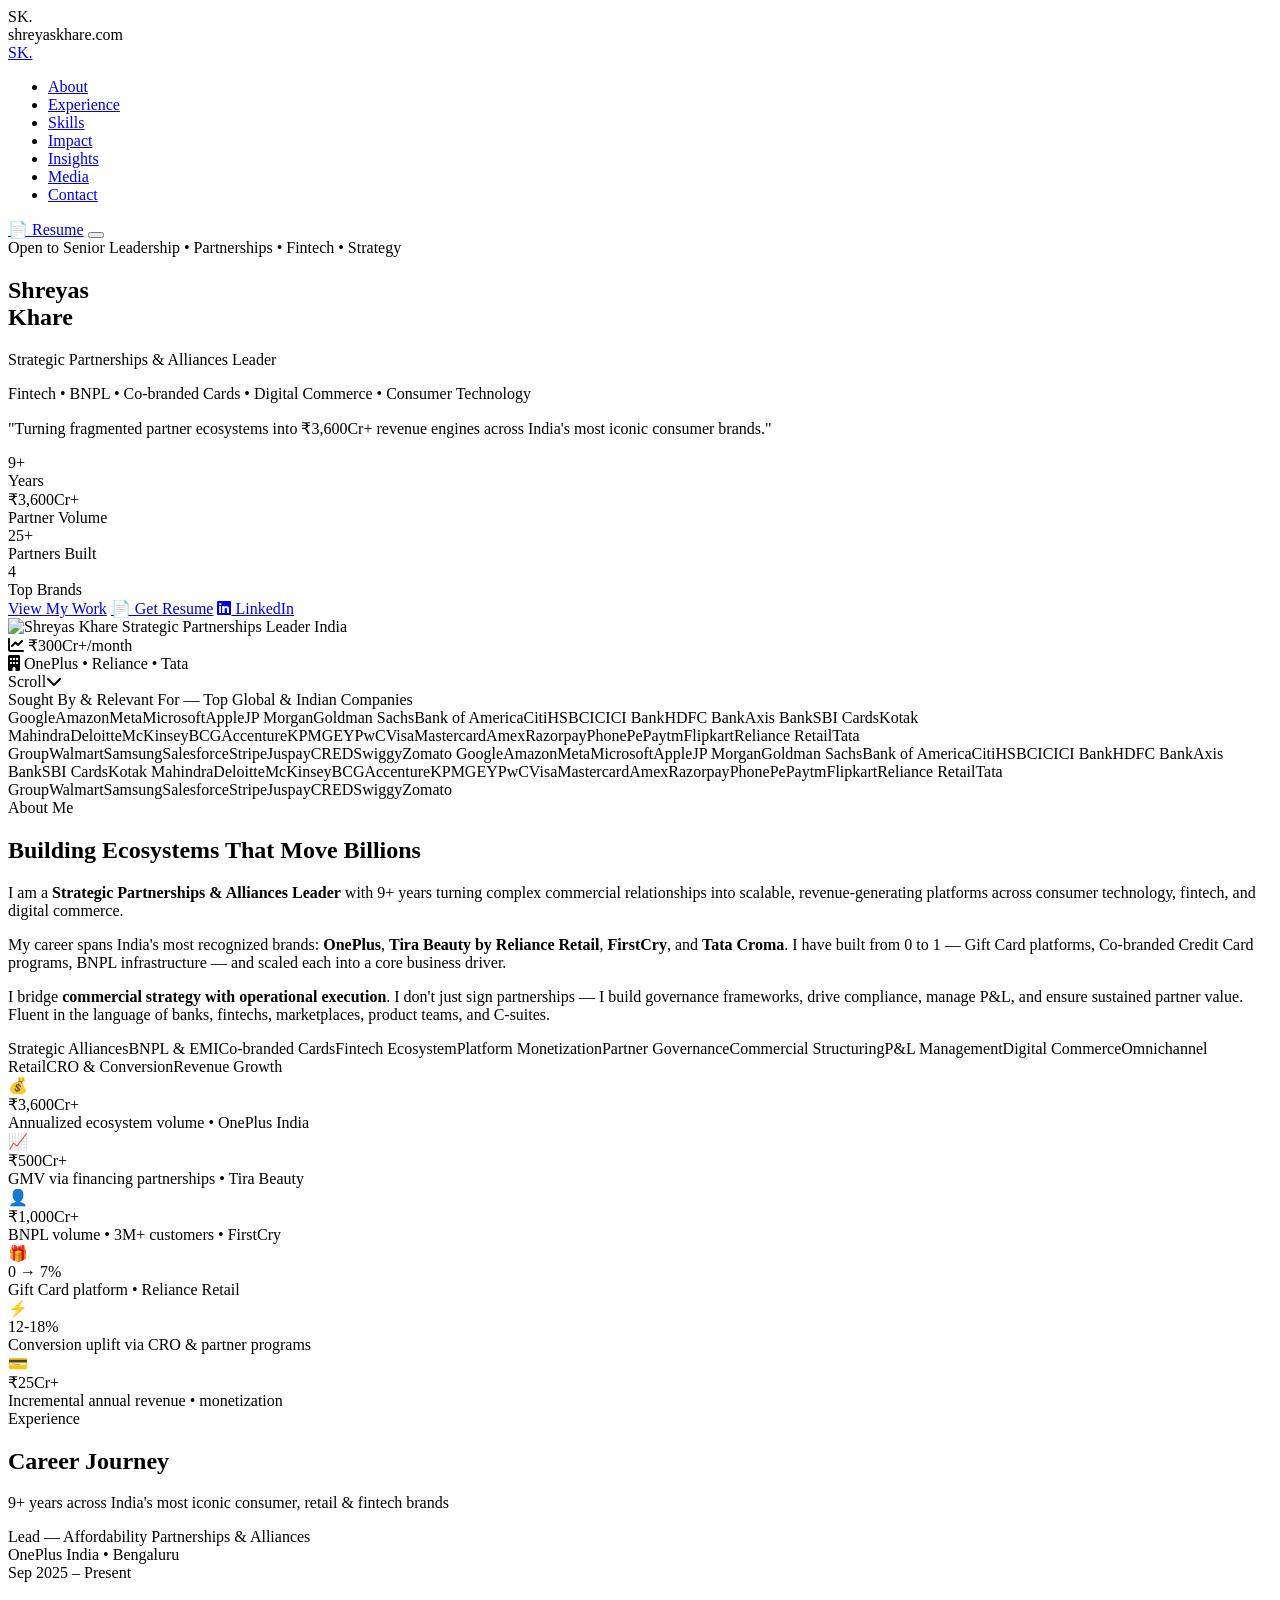
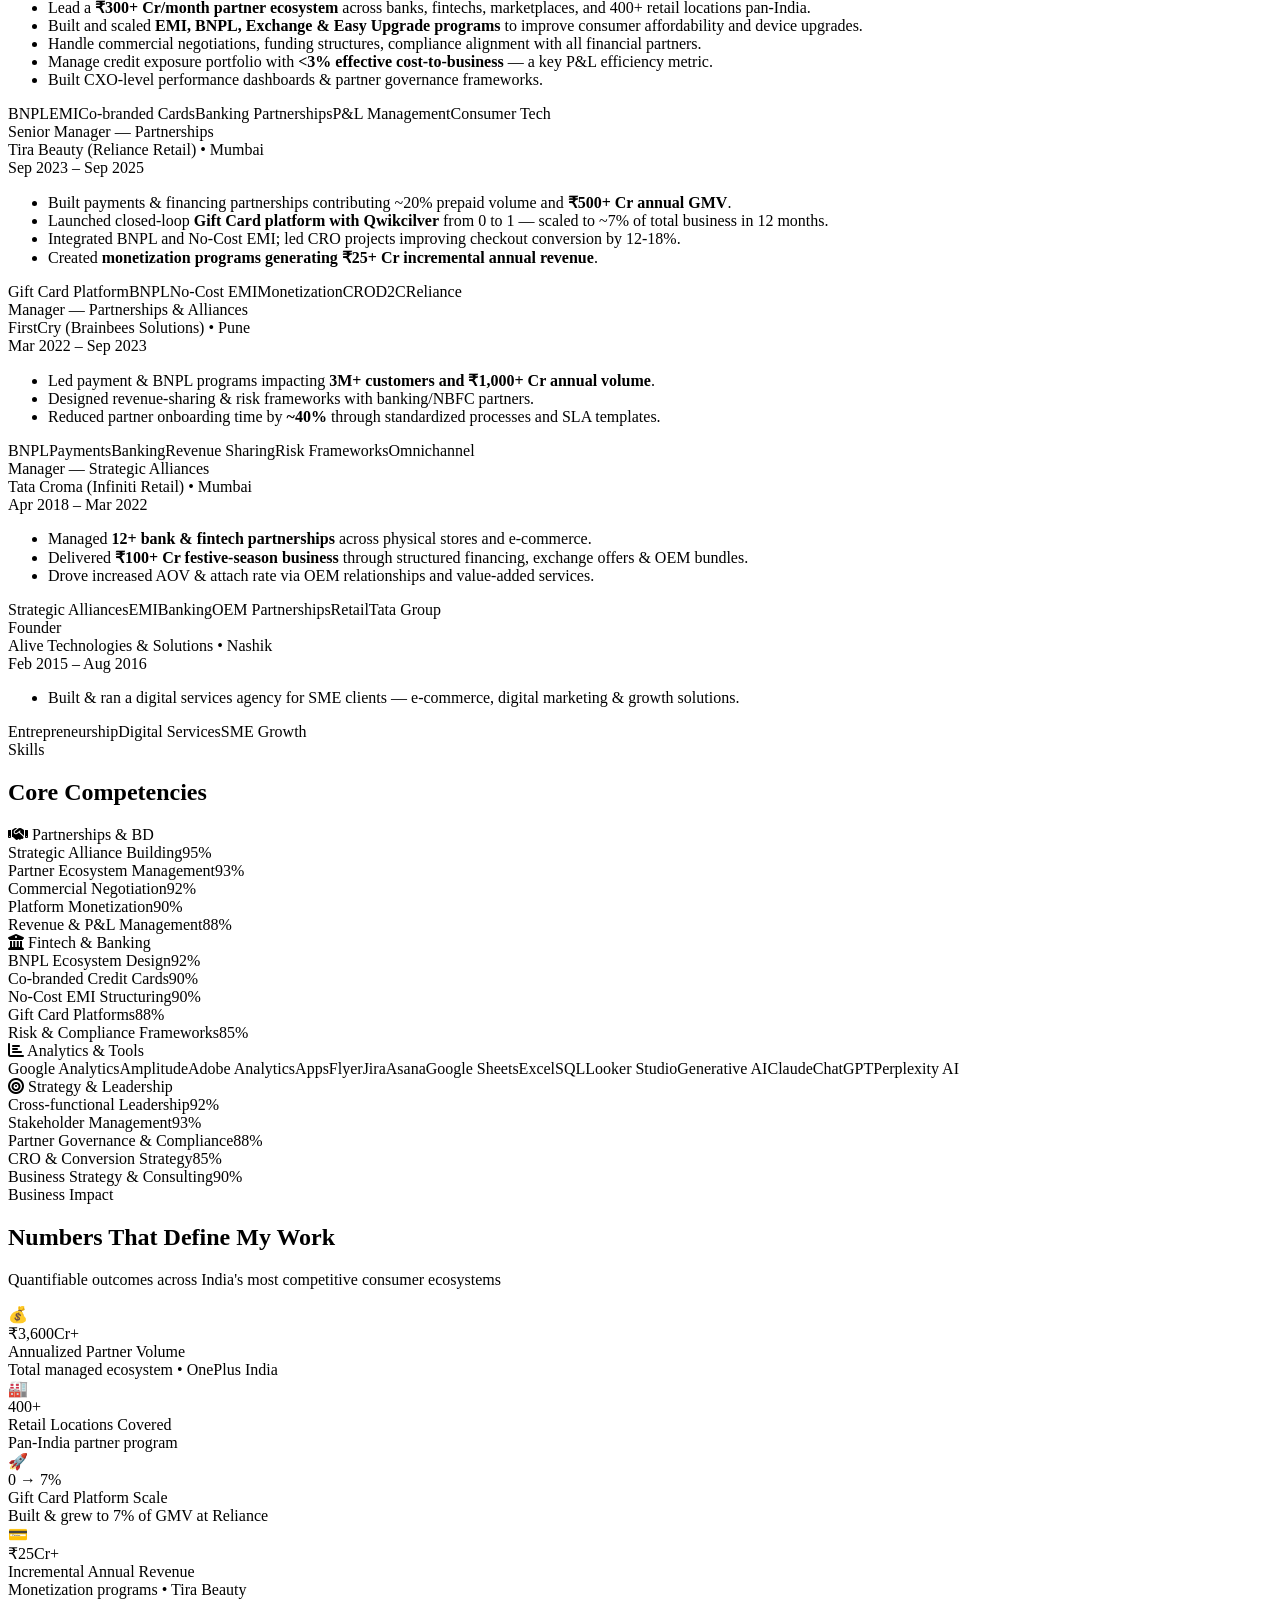
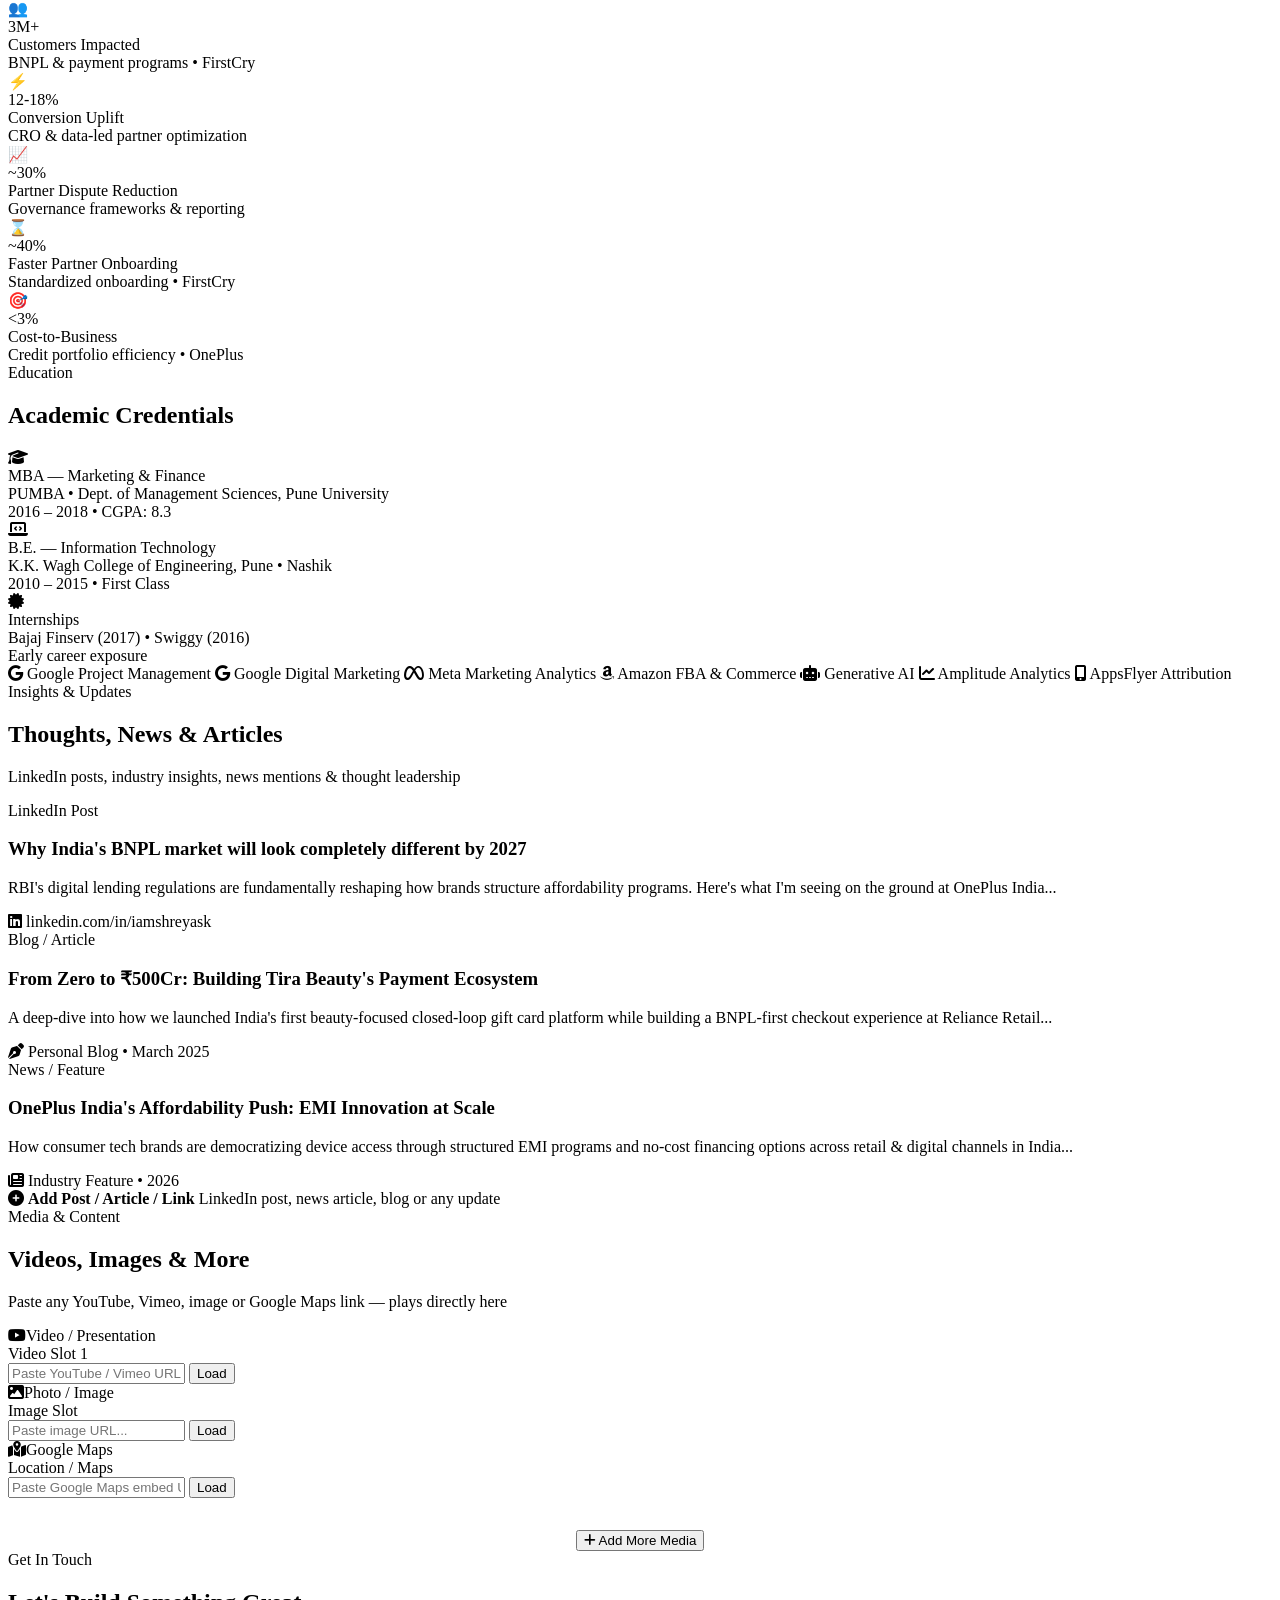
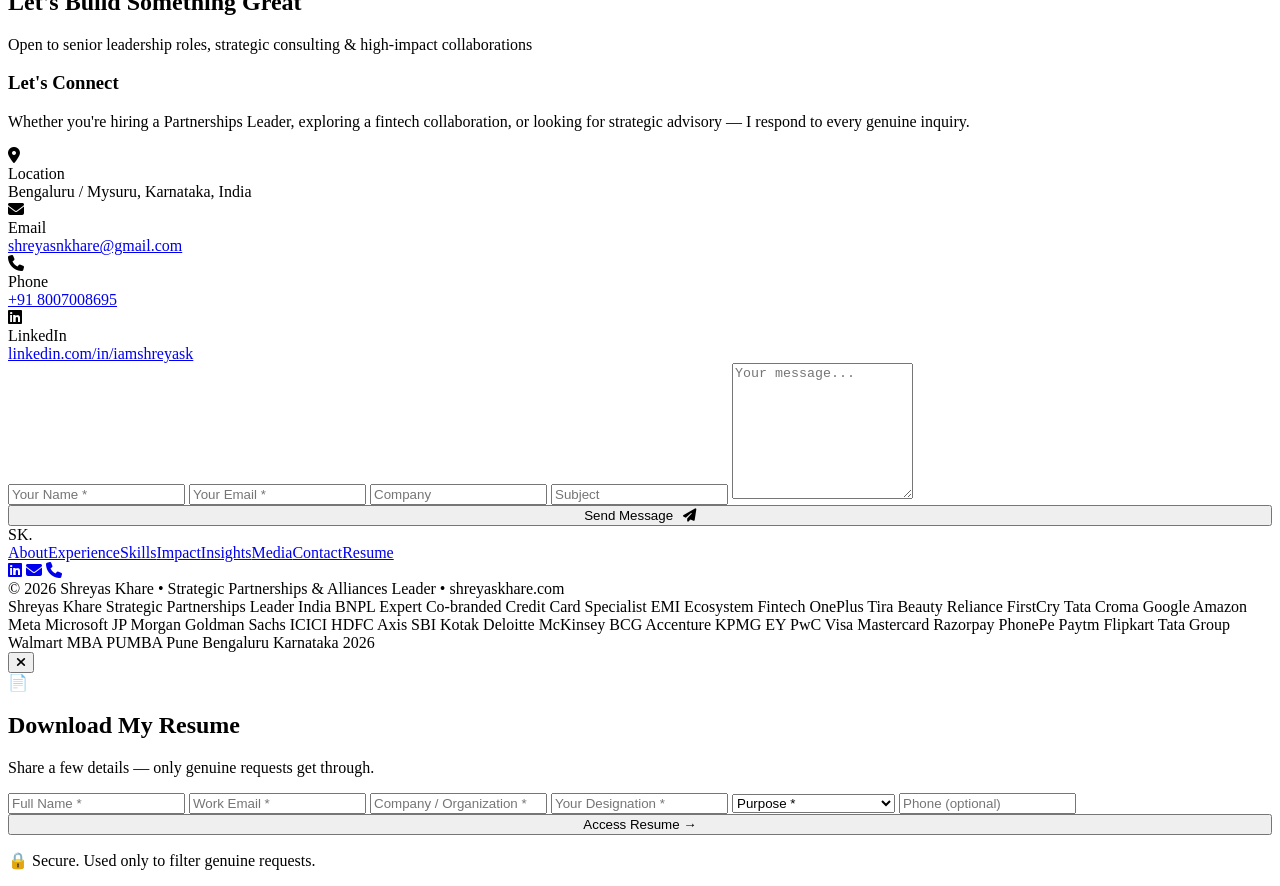
==== index.html @ 9703fd9d "Launch Shreyas Khare Portfolio v1" ====
<!DOCTYPE html>
<html lang="en">
<head>
<meta charset="UTF-8"/>
<meta name="viewport" content="width=device-width,initial-scale=1.0"/>
<title>Shreyas Khare | Strategic Partnerships Leader | BNPL · Co-branded Cards · Fintech · India</title>
<meta name="description" content="Shreyas Khare — Strategic Partnerships & Alliances Leader with 9+ years. Expert in BNPL, EMI, Co-branded Credit Cards, Fintech Ecosystem & Platform Monetization. Led 3600Cr+ partner volume across OnePlus, Tira Beauty Reliance, FirstCry & Tata Croma. MBA PUMBA."/>
<meta name="keywords" content="Shreyas Khare, Strategic Partnerships Leader India, Business Development Head, BNPL Expert India, Co-branded Credit Card Specialist, EMI Partnerships Manager, Fintech Ecosystem India, Platform Monetization, OnePlus India Partnerships, Tira Beauty Reliance Partnerships, FirstCry Partnerships, Tata Croma Alliances, Google Partnerships Manager India, Amazon Business Development, Meta Partnerships India, JP Morgan Alliance India, Goldman Sachs India, ICICI Bank Partnership, HDFC Bank Fintech, Axis Bank Partnerships, SBI Cards, Kotak Mahindra, Deloitte Strategy India, McKinsey Company India, BCG Boston Consulting Group, Accenture Strategy, KPMG Advisory, Ernst Young EY, PwC India, Visa Inc India, Mastercard India, American Express India, Razorpay, PhonePe, Paytm, Juspay, Gift Card Platform India, Qwikcilver, Revenue Growth India, Commercial Structuring, Partner Governance, Digital Commerce Partnerships, Omnichannel Retail India, Payments India, Fintech India 2026, Partnerships Head India, Director Business Development India, MBA PUMBA Pune, Strategic Alliances India"/>
<meta name="author" content="Shreyas Khare"/>
<meta name="robots" content="index, follow, max-snippet:-1, max-image-preview:large, max-video-preview:-1"/>
<link rel="canonical" href="https://shreyaskhare.com/"/>
<meta property="og:type" content="profile"/>
<meta property="og:title" content="Shreyas Khare | Strategic Partnerships & Fintech Leader"/>
<meta property="og:description" content="9+ years at OnePlus, Tira Beauty Reliance, FirstCry, Tata Croma. Expert in BNPL, Co-branded Cards, EMI, Platform Monetization. MBA PUMBA."/>
<meta property="og:url" content="https://shreyaskhare.com/"/>
<meta property="og:image" content="https://shreyaskhare.com/assets/img/shreyas-khare.jpg"/>
<meta property="og:site_name" content="Shreyas Khare"/>
<meta name="twitter:card" content="summary_large_image"/>
<meta name="twitter:title" content="Shreyas Khare | Strategic Partnerships Leader India"/>
<meta name="twitter:description" content="9+ yrs | 3600Cr+ partner vol | BNPL, EMI, Co-branded Cards | OnePlus Reliance FirstCry Tata Croma"/>
<meta name="twitter:image" content="https://shreyaskhare.com/assets/img/shreyas-khare.jpg"/>
<script type="application/ld+json">
{
  "@context": "https://schema.org",
  "@type": "Person",
  "name": "Shreyas Khare",
  "jobTitle": "Strategic Partnerships & Alliances Leader",
  "description": "Strategic Partnerships Leader with 9+ years in BNPL, Co-branded Credit Cards, EMI Ecosystems, Fintech & Digital Commerce.",
  "email": "shreyasnkhare@gmail.com",
  "telephone": "+91-8007008695",
  "url": "https://shreyaskhare.com",
  "image": "https://shreyaskhare.com/assets/img/shreyas-khare.jpg",
  "sameAs": ["https://linkedin.com/in/iamshreyask"],
  "address": {"@type":"PostalAddress","addressLocality":"Bengaluru","addressRegion":"Karnataka","addressCountry":"IN"},
  "alumniOf": [
    {"@type":"EducationalOrganization","name":"PUMBA University of Pune","description":"MBA Marketing Finance CGPA 8.3"},
    {"@type":"EducationalOrganization","name":"K.K. Wagh College of Engineering Pune","description":"B.E. Information Technology"}
  ],
  "worksFor": {"@type":"Organization","name":"OnePlus India"},
  "knowsAbout": ["Strategic Partnerships","BNPL","EMI","Co-branded Credit Cards","Fintech","Digital Commerce","Platform Monetization","Partner Governance","Revenue Growth","P&L Management","Gift Card Platforms","CRO","Omnichannel Retail"]
}
</script>
<link rel="preconnect" href="https://fonts.googleapis.com"/>
<link rel="preconnect" href="https://fonts.gstatic.com" crossorigin/>
<link href="https://fonts.googleapis.com/css2?family=Inter:wght@300;400;500;600;700;800;900&family=Space+Grotesk:wght@400;500;600;700;800&display=swap" rel="stylesheet"/>
<link rel="stylesheet" href="https://cdnjs.cloudflare.com/ajax/libs/font-awesome/6.5.0/css/all.min.css"/>
<link rel="stylesheet" href="assets/css/style.css"/>
<link rel="icon" href="data:image/svg+xml,<svg xmlns='http://www.w3.org/2000/svg' viewBox='0 0 100 100'><rect width='100' height='100' rx='20' fill='%237c3aed'/><text x='50%' y='55%' dominant-baseline='middle' text-anchor='middle' font-size='52' font-weight='800' font-family='Arial' fill='white'>SK</text></svg>"/>
</head>
<body>

<div class="cursor-glow" id="cursorGlow"></div>
<div class="page-loader" id="pageLoader">
  <div class="loader-inner">
    <div class="loader-logo">SK.</div>
    <div class="loader-bar"><div class="loader-fill"></div></div>
    <div class="loader-text">shreyaskhare.com</div>
  </div>
</div>

<nav id="navbar">
  <div class="nav-inner">
    <a href="#hero" class="nav-logo">SK.</a>
    <ul class="nav-links">
      <li><a href="#about">About</a></li>
      <li><a href="#experience">Experience</a></li>
      <li><a href="#skills">Skills</a></li>
      <li><a href="#achievements">Impact</a></li>
      <li><a href="#feed">Insights</a></li>
      <li><a href="#media">Media</a></li>
      <li><a href="#contact">Contact</a></li>
    </ul>
    <div class="nav-right">
      <a href="#" class="btn-nav-cta" onclick="openResumeModal(event)">&#128196; Resume</a>
      <button class="nav-hamburger" onclick="toggleNav()" aria-label="Menu">
        <span></span><span></span><span></span>
      </button>
    </div>
  </div>
</nav>

<section id="hero">
  <div class="hero-orb hero-orb1"></div>
  <div class="hero-orb hero-orb2"></div>
  <div class="hero-orb hero-orb3"></div>
  <div class="hero-grid container">
    <div class="hero-text">
      <div class="hero-badge"><span class="badge-dot"></span>Open to Senior Leadership &bull; Partnerships &bull; Fintech &bull; Strategy</div>
      <h1 class="hero-name"><span class="name-first">Shreyas</span><br/><span class="name-last">Khare</span></h1>
      <p class="hero-title">Strategic Partnerships &amp; Alliances Leader</p>
      <p class="hero-subtitle">Fintech &bull; BNPL &bull; Co-branded Cards &bull; Digital Commerce &bull; Consumer Technology</p>
      <p class="hero-tagline">"Turning fragmented partner ecosystems into &#8377;3,600Cr+ revenue engines across India's most iconic consumer brands."</p>
      <div class="hero-kpi">
        <div class="kpi-card"><div class="kpi-num">9+</div><div class="kpi-lbl">Years</div></div>
        <div class="kpi-card"><div class="kpi-num">&#8377;3,600Cr+</div><div class="kpi-lbl">Partner Volume</div></div>
        <div class="kpi-card"><div class="kpi-num">25+</div><div class="kpi-lbl">Partners Built</div></div>
        <div class="kpi-card"><div class="kpi-num">4</div><div class="kpi-lbl">Top Brands</div></div>
      </div>
      <div class="hero-btns">
        <a href="#experience" class="btn-primary">View My Work</a>
        <a href="#" class="btn-secondary" onclick="openResumeModal(event)">&#128196; Get Resume</a>
        <a href="https://linkedin.com/in/iamshreyask" target="_blank" rel="noopener" class="btn-secondary"><i class="fab fa-linkedin"></i> LinkedIn</a>
      </div>
    </div>
    <div class="hero-visual">
      <div class="hero-photo-wrap">
        <div class="hero-photo-ring">
          <img src="assets/img/shreyas-khare.jpg" alt="Shreyas Khare Strategic Partnerships Leader India" class="hero-photo"/>
        </div>
        <div class="hero-float-badge hfb-left"><i class="fas fa-chart-line"></i> &#8377;300Cr+/month</div>
        <div class="hero-float-badge hfb-right"><i class="fas fa-building"></i> OnePlus &bull; Reliance &bull; Tata</div>
      </div>
    </div>
  </div>
  <div class="hero-scroll-hint"><span>Scroll</span><i class="fas fa-chevron-down"></i></div>
</section>

<div class="ticker-section">
  <div class="ticker-label">Sought By &amp; Relevant For — Top Global &amp; Indian Companies</div>
  <div class="ticker-outer"><div class="ticker-track">
    <span class="t-item">Google</span><span class="t-item">Amazon</span><span class="t-item">Meta</span><span class="t-item">Microsoft</span><span class="t-item">Apple</span><span class="t-item">JP Morgan</span><span class="t-item">Goldman Sachs</span><span class="t-item">Bank of America</span><span class="t-item">Citi</span><span class="t-item">HSBC</span><span class="t-item">ICICI Bank</span><span class="t-item">HDFC Bank</span><span class="t-item">Axis Bank</span><span class="t-item">SBI Cards</span><span class="t-item">Kotak Mahindra</span><span class="t-item">Deloitte</span><span class="t-item">McKinsey</span><span class="t-item">BCG</span><span class="t-item">Accenture</span><span class="t-item">KPMG</span><span class="t-item">EY</span><span class="t-item">PwC</span><span class="t-item">Visa</span><span class="t-item">Mastercard</span><span class="t-item">Amex</span><span class="t-item">Razorpay</span><span class="t-item">PhonePe</span><span class="t-item">Paytm</span><span class="t-item">Flipkart</span><span class="t-item">Reliance Retail</span><span class="t-item">Tata Group</span><span class="t-item">Walmart</span><span class="t-item">Samsung</span><span class="t-item">Salesforce</span><span class="t-item">Stripe</span><span class="t-item">Juspay</span><span class="t-item">CRED</span><span class="t-item">Swiggy</span><span class="t-item">Zomato</span>
    <span class="t-item">Google</span><span class="t-item">Amazon</span><span class="t-item">Meta</span><span class="t-item">Microsoft</span><span class="t-item">Apple</span><span class="t-item">JP Morgan</span><span class="t-item">Goldman Sachs</span><span class="t-item">Bank of America</span><span class="t-item">Citi</span><span class="t-item">HSBC</span><span class="t-item">ICICI Bank</span><span class="t-item">HDFC Bank</span><span class="t-item">Axis Bank</span><span class="t-item">SBI Cards</span><span class="t-item">Kotak Mahindra</span><span class="t-item">Deloitte</span><span class="t-item">McKinsey</span><span class="t-item">BCG</span><span class="t-item">Accenture</span><span class="t-item">KPMG</span><span class="t-item">EY</span><span class="t-item">PwC</span><span class="t-item">Visa</span><span class="t-item">Mastercard</span><span class="t-item">Amex</span><span class="t-item">Razorpay</span><span class="t-item">PhonePe</span><span class="t-item">Paytm</span><span class="t-item">Flipkart</span><span class="t-item">Reliance Retail</span><span class="t-item">Tata Group</span><span class="t-item">Walmart</span><span class="t-item">Samsung</span><span class="t-item">Salesforce</span><span class="t-item">Stripe</span><span class="t-item">Juspay</span><span class="t-item">CRED</span><span class="t-item">Swiggy</span><span class="t-item">Zomato</span>
  </div></div>
</div>

<section id="about" class="section-light">
  <div class="container">
    <div class="section-header reveal"><span class="stag">About Me</span><h2 class="stitle">Building Ecosystems That Move Billions</h2></div>
    <div class="about-grid">
      <div class="reveal-left">
        <p class="about-p">I am a <strong>Strategic Partnerships &amp; Alliances Leader</strong> with 9+ years turning complex commercial relationships into scalable, revenue-generating platforms across consumer technology, fintech, and digital commerce.</p>
        <p class="about-p">My career spans India's most recognized brands: <strong>OnePlus</strong>, <strong>Tira Beauty by Reliance Retail</strong>, <strong>FirstCry</strong>, and <strong>Tata Croma</strong>. I have built from 0 to 1 — Gift Card platforms, Co-branded Credit Card programs, BNPL infrastructure — and scaled each into a core business driver.</p>
        <p class="about-p">I bridge <strong>commercial strategy with operational execution</strong>. I don't just sign partnerships — I build governance frameworks, drive compliance, manage P&amp;L, and ensure sustained partner value. Fluent in the language of banks, fintechs, marketplaces, product teams, and C-suites.</p>
        <div class="chip-wrap">
          <span class="chip">Strategic Alliances</span><span class="chip">BNPL &amp; EMI</span><span class="chip">Co-branded Cards</span><span class="chip">Fintech Ecosystem</span><span class="chip">Platform Monetization</span><span class="chip">Partner Governance</span><span class="chip">Commercial Structuring</span><span class="chip">P&amp;L Management</span><span class="chip">Digital Commerce</span><span class="chip">Omnichannel Retail</span><span class="chip">CRO &amp; Conversion</span><span class="chip">Revenue Growth</span>
        </div>
      </div>
      <div class="about-impact-grid reveal-right">
        <div class="icard"><div class="icard-icon">&#128176;</div><div class="icard-val">&#8377;3,600Cr+</div><div class="icard-desc">Annualized ecosystem volume &bull; OnePlus India</div></div>
        <div class="icard"><div class="icard-icon">&#128200;</div><div class="icard-val">&#8377;500Cr+</div><div class="icard-desc">GMV via financing partnerships &bull; Tira Beauty</div></div>
        <div class="icard"><div class="icard-icon">&#128100;</div><div class="icard-val">&#8377;1,000Cr+</div><div class="icard-desc">BNPL volume &bull; 3M+ customers &bull; FirstCry</div></div>
        <div class="icard"><div class="icard-icon">&#127873;</div><div class="icard-val">0 &rarr; 7%</div><div class="icard-desc">Gift Card platform &bull; Reliance Retail</div></div>
        <div class="icard"><div class="icard-icon">&#9889;</div><div class="icard-val">12-18%</div><div class="icard-desc">Conversion uplift via CRO &amp; partner programs</div></div>
        <div class="icard"><div class="icard-icon">&#128179;</div><div class="icard-val">&#8377;25Cr+</div><div class="icard-desc">Incremental annual revenue &bull; monetization</div></div>
      </div>
    </div>
  </div>
</section>

<section id="experience" class="section-dark">
  <div class="container">
    <div class="section-header reveal"><span class="stag">Experience</span><h2 class="stitle">Career Journey</h2><p class="ssub">9+ years across India's most iconic consumer, retail &amp; fintech brands</p></div>
    <div class="timeline">

      <div class="tl-item reveal">
        <div class="tl-dot"></div>
        <div class="tl-card">
          <div class="tl-header">
            <div><div class="tl-role">Lead — Affordability Partnerships &amp; Alliances</div><div class="tl-company">OnePlus India &bull; Bengaluru</div></div>
            <span class="tl-period">Sep 2025 – Present</span>
          </div>
          <ul class="tl-bullets">
            <li>Lead a <strong>&#8377;300+ Cr/month partner ecosystem</strong> across banks, fintechs, marketplaces, and 400+ retail locations pan-India.</li>
            <li>Built and scaled <strong>EMI, BNPL, Exchange &amp; Easy Upgrade programs</strong> to improve consumer affordability and device upgrades.</li>
            <li>Handle commercial negotiations, funding structures, compliance alignment with all financial partners.</li>
            <li>Manage credit exposure portfolio with <strong>&lt;3% effective cost-to-business</strong> — a key P&amp;L efficiency metric.</li>
            <li>Built CXO-level performance dashboards &amp; partner governance frameworks.</li>
          </ul>
          <div class="tl-tags"><span>BNPL</span><span>EMI</span><span>Co-branded Cards</span><span>Banking Partnerships</span><span>P&amp;L Management</span><span>Consumer Tech</span></div>
        </div>
      </div>

      <div class="tl-item reveal">
        <div class="tl-dot"></div>
        <div class="tl-card">
          <div class="tl-header">
            <div><div class="tl-role">Senior Manager — Partnerships</div><div class="tl-company">Tira Beauty (Reliance Retail) &bull; Mumbai</div></div>
            <span class="tl-period">Sep 2023 – Sep 2025</span>
          </div>
          <ul class="tl-bullets">
            <li>Built payments &amp; financing partnerships contributing ~20% prepaid volume and <strong>&#8377;500+ Cr annual GMV</strong>.</li>
            <li>Launched closed-loop <strong>Gift Card platform with Qwikcilver</strong> from 0 to 1 — scaled to ~7% of total business in 12 months.</li>
            <li>Integrated BNPL and No-Cost EMI; led CRO projects improving checkout conversion by 12-18%.</li>
            <li>Created <strong>monetization programs generating &#8377;25+ Cr incremental annual revenue</strong>.</li>
          </ul>
          <div class="tl-tags"><span>Gift Card Platform</span><span>BNPL</span><span>No-Cost EMI</span><span>Monetization</span><span>CRO</span><span>D2C</span><span>Reliance</span></div>
        </div>
      </div>

      <div class="tl-item reveal">
        <div class="tl-dot"></div>
        <div class="tl-card">
          <div class="tl-header">
            <div><div class="tl-role">Manager — Partnerships &amp; Alliances</div><div class="tl-company">FirstCry (Brainbees Solutions) &bull; Pune</div></div>
            <span class="tl-period">Mar 2022 – Sep 2023</span>
          </div>
          <ul class="tl-bullets">
            <li>Led payment &amp; BNPL programs impacting <strong>3M+ customers and &#8377;1,000+ Cr annual volume</strong>.</li>
            <li>Designed revenue-sharing &amp; risk frameworks with banking/NBFC partners.</li>
            <li>Reduced partner onboarding time by <strong>~40%</strong> through standardized processes and SLA templates.</li>
          </ul>
          <div class="tl-tags"><span>BNPL</span><span>Payments</span><span>Banking</span><span>Revenue Sharing</span><span>Risk Frameworks</span><span>Omnichannel</span></div>
        </div>
      </div>

      <div class="tl-item reveal">
        <div class="tl-dot"></div>
        <div class="tl-card">
          <div class="tl-header">
            <div><div class="tl-role">Manager — Strategic Alliances</div><div class="tl-company">Tata Croma (Infiniti Retail) &bull; Mumbai</div></div>
            <span class="tl-period">Apr 2018 – Mar 2022</span>
          </div>
          <ul class="tl-bullets">
            <li>Managed <strong>12+ bank &amp; fintech partnerships</strong> across physical stores and e-commerce.</li>
            <li>Delivered <strong>&#8377;100+ Cr festive-season business</strong> through structured financing, exchange offers &amp; OEM bundles.</li>
            <li>Drove increased AOV &amp; attach rate via OEM relationships and value-added services.</li>
          </ul>
          <div class="tl-tags"><span>Strategic Alliances</span><span>EMI</span><span>Banking</span><span>OEM Partnerships</span><span>Retail</span><span>Tata Group</span></div>
        </div>
      </div>

      <div class="tl-item reveal">
        <div class="tl-dot"></div>
        <div class="tl-card">
          <div class="tl-header">
            <div><div class="tl-role">Founder</div><div class="tl-company">Alive Technologies &amp; Solutions &bull; Nashik</div></div>
            <span class="tl-period">Feb 2015 – Aug 2016</span>
          </div>
          <ul class="tl-bullets">
            <li>Built &amp; ran a digital services agency for SME clients — e-commerce, digital marketing &amp; growth solutions.</li>
          </ul>
          <div class="tl-tags"><span>Entrepreneurship</span><span>Digital Services</span><span>SME Growth</span></div>
        </div>
      </div>

    </div>
  </div>
</section>

<section id="skills" class="section-light">
  <div class="container">
    <div class="section-header reveal"><span class="stag">Skills</span><h2 class="stitle">Core Competencies</h2></div>
    <div class="skills-grid">
      <div class="skill-card reveal">
        <div class="skill-card-title"><i class="fas fa-handshake"></i> Partnerships &amp; BD</div>
        <div class="srow"><div class="smeta"><span>Strategic Alliance Building</span><span>95%</span></div><div class="sbar"><div class="sfill" data-w="95"></div></div></div>
        <div class="srow"><div class="smeta"><span>Partner Ecosystem Management</span><span>93%</span></div><div class="sbar"><div class="sfill" data-w="93"></div></div></div>
        <div class="srow"><div class="smeta"><span>Commercial Negotiation</span><span>92%</span></div><div class="sbar"><div class="sfill" data-w="92"></div></div></div>
        <div class="srow"><div class="smeta"><span>Platform Monetization</span><span>90%</span></div><div class="sbar"><div class="sfill" data-w="90"></div></div></div>
        <div class="srow"><div class="smeta"><span>Revenue &amp; P&amp;L Management</span><span>88%</span></div><div class="sbar"><div class="sfill" data-w="88"></div></div></div>
      </div>
      <div class="skill-card reveal">
        <div class="skill-card-title"><i class="fas fa-university"></i> Fintech &amp; Banking</div>
        <div class="srow"><div class="smeta"><span>BNPL Ecosystem Design</span><span>92%</span></div><div class="sbar"><div class="sfill" data-w="92"></div></div></div>
        <div class="srow"><div class="smeta"><span>Co-branded Credit Cards</span><span>90%</span></div><div class="sbar"><div class="sfill" data-w="90"></div></div></div>
        <div class="srow"><div class="smeta"><span>No-Cost EMI Structuring</span><span>90%</span></div><div class="sbar"><div class="sfill" data-w="90"></div></div></div>
        <div class="srow"><div class="smeta"><span>Gift Card Platforms</span><span>88%</span></div><div class="sbar"><div class="sfill" data-w="88"></div></div></div>
        <div class="srow"><div class="smeta"><span>Risk &amp; Compliance Frameworks</span><span>85%</span></div><div class="sbar"><div class="sfill" data-w="85"></div></div></div>
      </div>
      <div class="skill-card reveal">
        <div class="skill-card-title"><i class="fas fa-chart-bar"></i> Analytics &amp; Tools</div>
        <div class="tools-wrap">
          <span class="ttag">Google Analytics</span><span class="ttag">Amplitude</span><span class="ttag">Adobe Analytics</span><span class="ttag">AppsFlyer</span><span class="ttag">Jira</span><span class="ttag">Asana</span><span class="ttag">Google Sheets</span><span class="ttag">Excel</span><span class="ttag">SQL</span><span class="ttag">Looker Studio</span><span class="ttag">Generative AI</span><span class="ttag">Claude</span><span class="ttag">ChatGPT</span><span class="ttag">Perplexity AI</span>
        </div>
      </div>
      <div class="skill-card reveal">
        <div class="skill-card-title"><i class="fas fa-bullseye"></i> Strategy &amp; Leadership</div>
        <div class="srow"><div class="smeta"><span>Cross-functional Leadership</span><span>92%</span></div><div class="sbar"><div class="sfill" data-w="92"></div></div></div>
        <div class="srow"><div class="smeta"><span>Stakeholder Management</span><span>93%</span></div><div class="sbar"><div class="sfill" data-w="93"></div></div></div>
        <div class="srow"><div class="smeta"><span>Partner Governance &amp; Compliance</span><span>88%</span></div><div class="sbar"><div class="sfill" data-w="88"></div></div></div>
        <div class="srow"><div class="smeta"><span>CRO &amp; Conversion Strategy</span><span>85%</span></div><div class="sbar"><div class="sfill" data-w="85"></div></div></div>
        <div class="srow"><div class="smeta"><span>Business Strategy &amp; Consulting</span><span>90%</span></div><div class="sbar"><div class="sfill" data-w="90"></div></div></div>
      </div>
    </div>
  </div>
</section>

<section id="achievements" class="section-dark achievements-section">
  <div class="ach-glow"></div>
  <div class="container" style="position:relative;z-index:2">
    <div class="section-header reveal"><span class="stag">Business Impact</span><h2 class="stitle">Numbers That Define My Work</h2><p class="ssub">Quantifiable outcomes across India's most competitive consumer ecosystems</p></div>
    <div class="ach-grid">
      <div class="ach-card reveal"><span class="ach-em">&#128176;</span><div class="ach-num">&#8377;3,600Cr+</div><div class="ach-lbl">Annualized Partner Volume</div><div class="ach-note">Total managed ecosystem &bull; OnePlus India</div></div>
      <div class="ach-card reveal"><span class="ach-em">&#127981;</span><div class="ach-num">400+</div><div class="ach-lbl">Retail Locations Covered</div><div class="ach-note">Pan-India partner program</div></div>
      <div class="ach-card reveal"><span class="ach-em">&#128640;</span><div class="ach-num">0 &rarr; 7%</div><div class="ach-lbl">Gift Card Platform Scale</div><div class="ach-note">Built &amp; grew to 7% of GMV at Reliance</div></div>
      <div class="ach-card reveal"><span class="ach-em">&#128179;</span><div class="ach-num">&#8377;25Cr+</div><div class="ach-lbl">Incremental Annual Revenue</div><div class="ach-note">Monetization programs &bull; Tira Beauty</div></div>
      <div class="ach-card reveal"><span class="ach-em">&#128101;</span><div class="ach-num">3M+</div><div class="ach-lbl">Customers Impacted</div><div class="ach-note">BNPL &amp; payment programs &bull; FirstCry</div></div>
      <div class="ach-card reveal"><span class="ach-em">&#9889;</span><div class="ach-num">12-18%</div><div class="ach-lbl">Conversion Uplift</div><div class="ach-note">CRO &amp; data-led partner optimization</div></div>
      <div class="ach-card reveal"><span class="ach-em">&#128200;</span><div class="ach-num">~30%</div><div class="ach-lbl">Partner Dispute Reduction</div><div class="ach-note">Governance frameworks &amp; reporting</div></div>
      <div class="ach-card reveal"><span class="ach-em">&#8987;</span><div class="ach-num">~40%</div><div class="ach-lbl">Faster Partner Onboarding</div><div class="ach-note">Standardized onboarding &bull; FirstCry</div></div>
      <div class="ach-card reveal"><span class="ach-em">&#127919;</span><div class="ach-num">&lt;3%</div><div class="ach-lbl">Cost-to-Business</div><div class="ach-note">Credit portfolio efficiency &bull; OnePlus</div></div>
    </div>
  </div>
</section>

<section id="education" class="section-light">
  <div class="container">
    <div class="section-header reveal"><span class="stag">Education</span><h2 class="stitle">Academic Credentials</h2></div>
    <div class="edu-grid">
      <div class="edu-card reveal">
        <div class="edu-icon"><i class="fas fa-graduation-cap"></i></div>
        <div class="edu-body"><div class="edu-deg">MBA — Marketing &amp; Finance</div><div class="edu-school">PUMBA &bull; Dept. of Management Sciences, Pune University</div><div class="edu-year">2016 – 2018 &bull; CGPA: 8.3</div></div>
      </div>
      <div class="edu-card reveal">
        <div class="edu-icon"><i class="fas fa-laptop-code"></i></div>
        <div class="edu-body"><div class="edu-deg">B.E. — Information Technology</div><div class="edu-school">K.K. Wagh College of Engineering, Pune &bull; Nashik</div><div class="edu-year">2010 – 2015 &bull; First Class</div></div>
      </div>
      <div class="edu-card reveal">
        <div class="edu-icon"><i class="fas fa-certificate"></i></div>
        <div class="edu-body"><div class="edu-deg">Internships</div><div class="edu-school">Bajaj Finserv (2017) &bull; Swiggy (2016)</div><div class="edu-year">Early career exposure</div></div>
      </div>
    </div>
    <div class="cert-row reveal">
      <span class="cert-badge"><i class="fab fa-google"></i> Google Project Management</span>
      <span class="cert-badge"><i class="fab fa-google"></i> Google Digital Marketing</span>
      <span class="cert-badge"><i class="fab fa-meta"></i> Meta Marketing Analytics</span>
      <span class="cert-badge"><i class="fab fa-amazon"></i> Amazon FBA &amp; Commerce</span>
      <span class="cert-badge"><i class="fas fa-robot"></i> Generative AI</span>
      <span class="cert-badge"><i class="fas fa-chart-line"></i> Amplitude Analytics</span>
      <span class="cert-badge"><i class="fas fa-mobile-alt"></i> AppsFlyer Attribution</span>
    </div>
  </div>
</section>

<section id="feed" class="section-dark">
  <div class="container">
    <div class="section-header reveal"><span class="stag">Insights &amp; Updates</span><h2 class="stitle">Thoughts, News &amp; Articles</h2><p class="ssub">LinkedIn posts, industry insights, news mentions &amp; thought leadership</p></div>
    <div class="feed-grid" id="feedGrid">
      <article class="feed-card reveal">
        <span class="feed-badge linkedin-badge">LinkedIn Post</span>
        <h3 class="feed-title">Why India's BNPL market will look completely different by 2027</h3>
        <p class="feed-excerpt">RBI's digital lending regulations are fundamentally reshaping how brands structure affordability programs. Here's what I'm seeing on the ground at OnePlus India...</p>
        <div class="feed-footer"><i class="fab fa-linkedin"></i> linkedin.com/in/iamshreyask</div>
      </article>
      <article class="feed-card reveal">
        <span class="feed-badge blog-badge">Blog / Article</span>
        <h3 class="feed-title">From Zero to &#8377;500Cr: Building Tira Beauty's Payment Ecosystem</h3>
        <p class="feed-excerpt">A deep-dive into how we launched India's first beauty-focused closed-loop gift card platform while building a BNPL-first checkout experience at Reliance Retail...</p>
        <div class="feed-footer"><i class="fas fa-pen-nib"></i> Personal Blog &bull; March 2025</div>
      </article>
      <article class="feed-card reveal">
        <span class="feed-badge news-badge">News / Feature</span>
        <h3 class="feed-title">OnePlus India's Affordability Push: EMI Innovation at Scale</h3>
        <p class="feed-excerpt">How consumer tech brands are democratizing device access through structured EMI programs and no-cost financing options across retail &amp; digital channels in India...</p>
        <div class="feed-footer"><i class="fas fa-newspaper"></i> Industry Feature &bull; 2026</div>
      </article>
      <div class="feed-add-card reveal" onclick="showFeedForm()">
        <i class="fas fa-plus-circle"></i>
        <strong>Add Post / Article / Link</strong>
        <span>LinkedIn post, news article, blog or any update</span>
      </div>
    </div>
    <div class="feed-form-wrap" id="feedFormWrap" style="display:none">
      <h3 class="feed-form-title">Add New Content</h3>
      <div class="feed-form">
        <select class="form-ctrl" id="feedType"><option value="linkedin">LinkedIn Post</option><option value="blog">Blog / Article</option><option value="news">News / Feature</option></select>
        <input class="form-ctrl" type="text" id="feedTitle" placeholder="Title *"/>
        <textarea class="form-ctrl" id="feedExcerpt" placeholder="Excerpt or summary..."></textarea>
        <input class="form-ctrl" type="url" id="feedLink" placeholder="Link URL (optional)"/>
        <div style="display:flex;gap:.8rem">
          <button class="btn-primary" onclick="addFeedItem()">Add to Feed</button>
          <button class="btn-secondary" onclick="hideFeedForm()">Cancel</button>
        </div>
      </div>
    </div>
  </div>
</section>

<section id="media" class="section-light">
  <div class="container">
    <div class="section-header reveal"><span class="stag">Media &amp; Content</span><h2 class="stitle">Videos, Images &amp; More</h2><p class="ssub">Paste any YouTube, Vimeo, image or Google Maps link — plays directly here</p></div>
    <div class="media-grid" id="mediaGrid">
      <div class="media-card reveal">
        <div class="media-embed-wrap">
          <div class="media-ph" id="ph1"><i class="fab fa-youtube"></i><span>Video / Presentation</span></div>
          <iframe id="fr1" style="display:none;position:absolute;top:0;left:0;width:100%;height:100%;border:0" allowfullscreen allow="autoplay;encrypted-media"></iframe>
        </div>
        <div class="media-info"><div class="media-card-title">Video Slot 1</div></div>
        <div class="media-url-row">
          <input class="media-url-inp" type="url" id="u1" placeholder="Paste YouTube / Vimeo URL..."/>
          <button class="media-load-btn" onclick="loadMedia('fr1','ph1','u1')">Load</button>
        </div>
      </div>
      <div class="media-card reveal">
        <div class="media-embed-wrap">
          <div class="media-ph" id="ph2"><i class="fas fa-image"></i><span>Photo / Image</span></div>
          <img id="fr2" style="display:none;position:absolute;top:0;left:0;width:100%;height:100%;object-fit:cover" alt="Shreyas Khare"/>
        </div>
        <div class="media-info"><div class="media-card-title">Image Slot</div></div>
        <div class="media-url-row">
          <input class="media-url-inp" type="url" id="u2" placeholder="Paste image URL..."/>
          <button class="media-load-btn" onclick="loadImg('fr2','ph2','u2')">Load</button>
        </div>
      </div>
      <div class="media-card reveal">
        <div class="media-embed-wrap">
          <div class="media-ph" id="ph3"><i class="fas fa-map-marked-alt"></i><span>Google Maps</span></div>
          <iframe id="fr3" style="display:none;position:absolute;top:0;left:0;width:100%;height:100%;border:0" allowfullscreen loading="lazy"></iframe>
        </div>
        <div class="media-info"><div class="media-card-title">Location / Maps</div></div>
        <div class="media-url-row">
          <input class="media-url-inp" type="url" id="u3" placeholder="Paste Google Maps embed URL..."/>
          <button class="media-load-btn" onclick="loadMedia('fr3','ph3','u3')">Load</button>
        </div>
      </div>
    </div>
    <div style="text-align:center;margin-top:2rem">
      <button class="btn-secondary" onclick="addMediaSlot()"><i class="fas fa-plus"></i> Add More Media</button>
    </div>
  </div>
</section>

<section id="contact" class="section-dark">
  <div class="container">
    <div class="section-header reveal"><span class="stag">Get In Touch</span><h2 class="stitle">Let's Build Something Great</h2><p class="ssub">Open to senior leadership roles, strategic consulting &amp; high-impact collaborations</p></div>
    <div class="contact-grid">
      <div class="reveal-left">
        <h3 class="contact-heading">Let's Connect</h3>
        <p class="contact-p">Whether you're hiring a Partnerships Leader, exploring a fintech collaboration, or looking for strategic advisory — I respond to every genuine inquiry.</p>
        <div class="cinfo-row"><div class="cinfo-icon"><i class="fas fa-map-marker-alt"></i></div><div><div class="cinfo-lbl">Location</div><div class="cinfo-val">Bengaluru / Mysuru, Karnataka, India</div></div></div>
        <div class="cinfo-row"><div class="cinfo-icon"><i class="fas fa-envelope"></i></div><div><div class="cinfo-lbl">Email</div><div class="cinfo-val"><a href="mailto:shreyasnkhare@gmail.com">shreyasnkhare@gmail.com</a></div></div></div>
        <div class="cinfo-row"><div class="cinfo-icon"><i class="fas fa-phone"></i></div><div><div class="cinfo-lbl">Phone</div><div class="cinfo-val"><a href="tel:+918007008695">+91 8007008695</a></div></div></div>
        <div class="cinfo-row"><div class="cinfo-icon"><i class="fab fa-linkedin"></i></div><div><div class="cinfo-lbl">LinkedIn</div><div class="cinfo-val"><a href="https://linkedin.com/in/iamshreyask" target="_blank">linkedin.com/in/iamshreyask</a></div></div></div>
      </div>
      <div class="reveal-right">
        <form class="contact-form" onsubmit="submitContact(event)">
          <input class="form-ctrl" type="text" placeholder="Your Name *" required/>
          <input class="form-ctrl" type="email" placeholder="Your Email *" required/>
          <input class="form-ctrl" type="text" placeholder="Company"/>
          <input class="form-ctrl" type="text" placeholder="Subject"/>
          <textarea class="form-ctrl" style="min-height:130px;resize:vertical" placeholder="Your message..."></textarea>
          <button type="submit" class="btn-primary" style="width:100%">Send Message <i class="fas fa-paper-plane" style="margin-left:6px"></i></button>
        </form>
      </div>
    </div>
  </div>
</section>

<footer>
  <div class="container">
    <div class="footer-top">
      <div class="footer-logo">SK.</div>
      <div class="footer-nav">
        <a href="#about">About</a><a href="#experience">Experience</a><a href="#skills">Skills</a><a href="#achievements">Impact</a><a href="#feed">Insights</a><a href="#media">Media</a><a href="#contact">Contact</a><a href="#" onclick="openResumeModal(event)">Resume</a>
      </div>
      <div class="footer-social">
        <a href="https://linkedin.com/in/iamshreyask" target="_blank"><i class="fab fa-linkedin"></i></a>
        <a href="mailto:shreyasnkhare@gmail.com"><i class="fas fa-envelope"></i></a>
        <a href="tel:+918007008695"><i class="fas fa-phone"></i></a>
      </div>
    </div>
    <div class="footer-copy">&copy; 2026 Shreyas Khare &bull; Strategic Partnerships &amp; Alliances Leader &bull; shreyaskhare.com</div>
    <div class="seo-layer" aria-hidden="true">Shreyas Khare Strategic Partnerships Leader India BNPL Expert Co-branded Credit Card Specialist EMI Ecosystem Fintech OnePlus Tira Beauty Reliance FirstCry Tata Croma Google Amazon Meta Microsoft JP Morgan Goldman Sachs ICICI HDFC Axis SBI Kotak Deloitte McKinsey BCG Accenture KPMG EY PwC Visa Mastercard Razorpay PhonePe Paytm Flipkart Tata Group Walmart MBA PUMBA Pune Bengaluru Karnataka 2026</div>
  </div>
</footer>

<div class="modal-overlay" id="resumeModal">
  <div class="modal-box">
    <button class="modal-close" onclick="closeResumeModal()"><i class="fas fa-times"></i></button>
    <div class="modal-emoji">&#128196;</div>
    <h2 class="modal-title">Download My Resume</h2>
    <p class="modal-sub">Share a few details — only genuine requests get through.</p>
    <form class="modal-form" onsubmit="handleResume(event)">
      <input class="form-ctrl" type="text" placeholder="Full Name *" required/>
      <input class="form-ctrl" type="email" placeholder="Work Email *" required/>
      <input class="form-ctrl" type="text" placeholder="Company / Organization *" required/>
      <input class="form-ctrl" type="text" placeholder="Your Designation *" required/>
      <select class="form-ctrl" required>
        <option value="" disabled selected>Purpose *</option>
        <option>Hiring / Recruitment</option>
        <option>Business Collaboration</option>
        <option>Partnership Opportunity</option>
        <option>Academic / Research</option>
        <option>Other</option>
      </select>
      <input class="form-ctrl" type="tel" placeholder="Phone (optional)"/>
      <button type="submit" class="btn-primary" style="width:100%">Access Resume &rarr;</button>
      <p class="modal-note">&#128274; Secure. Used only to filter genuine requests.</p>
    </form>
  </div>
</div>

<script src="assets/js/main.js"></script>
</body>
</html>
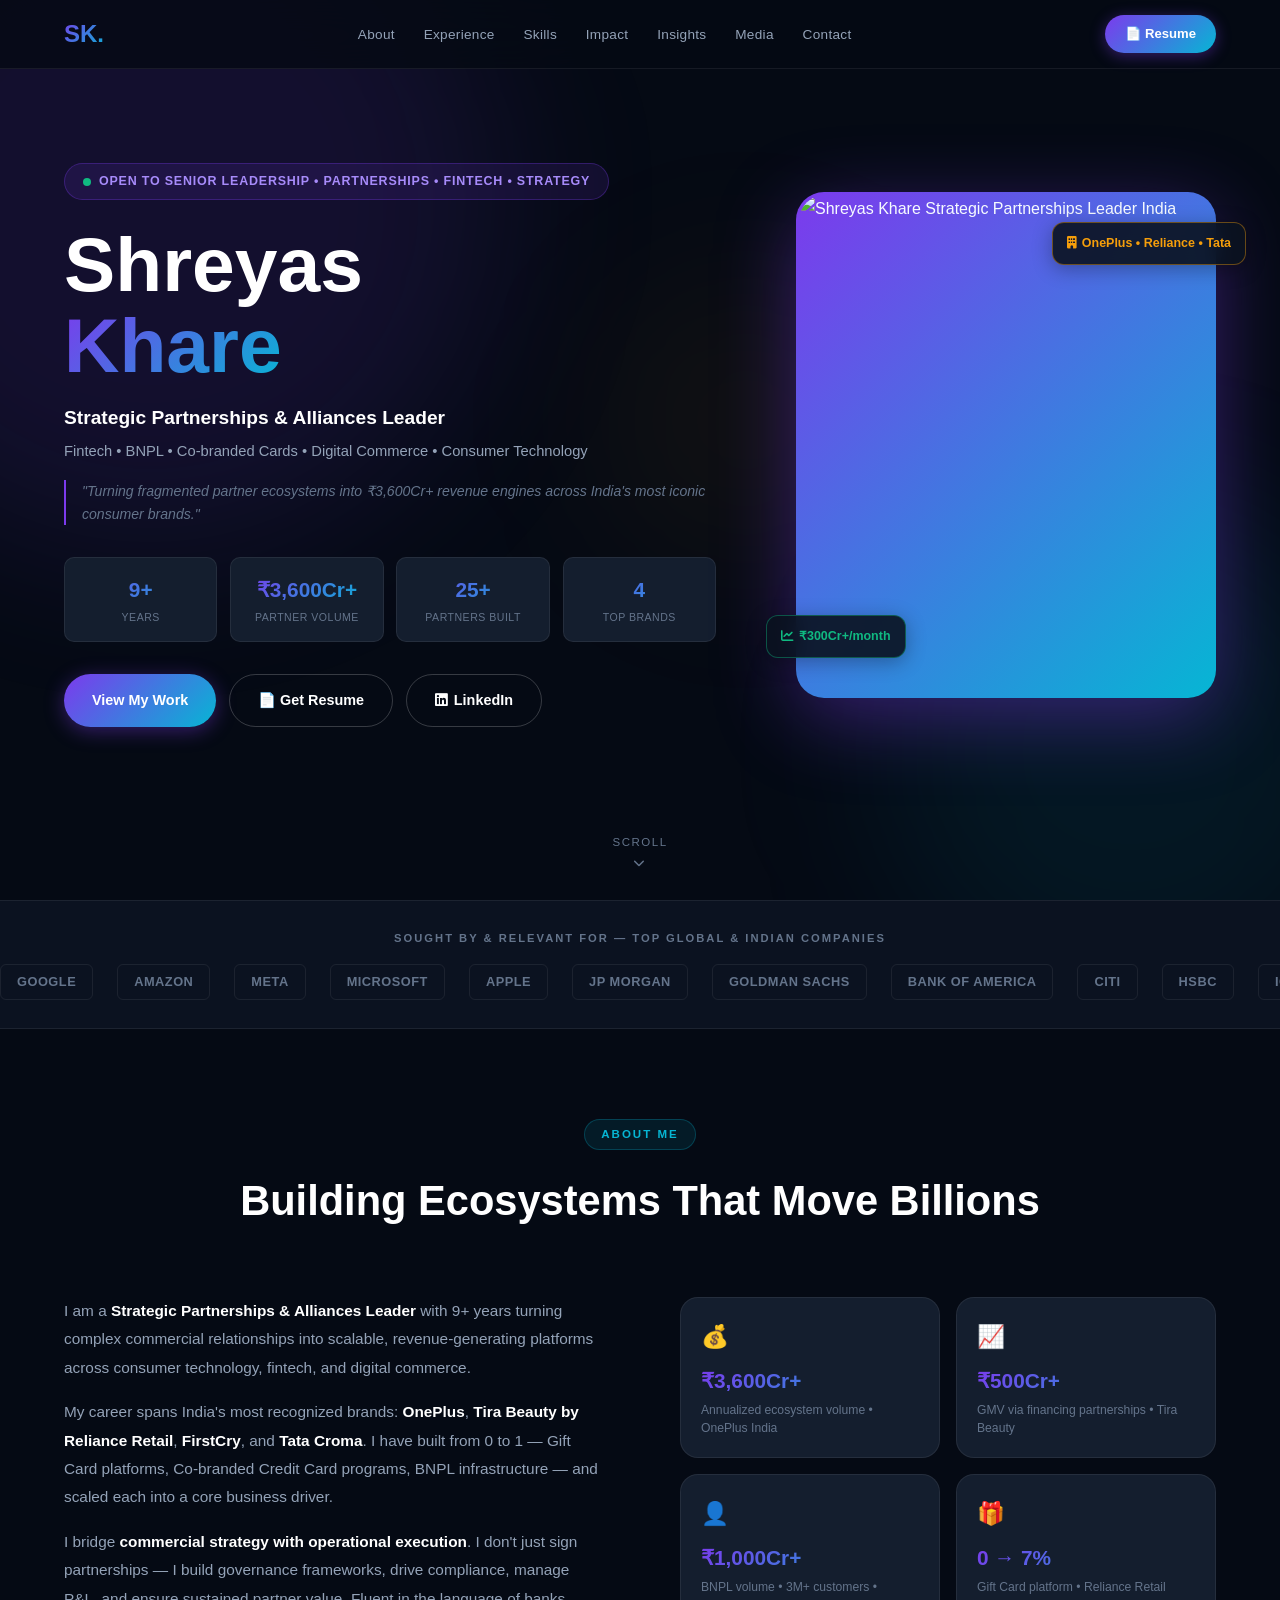
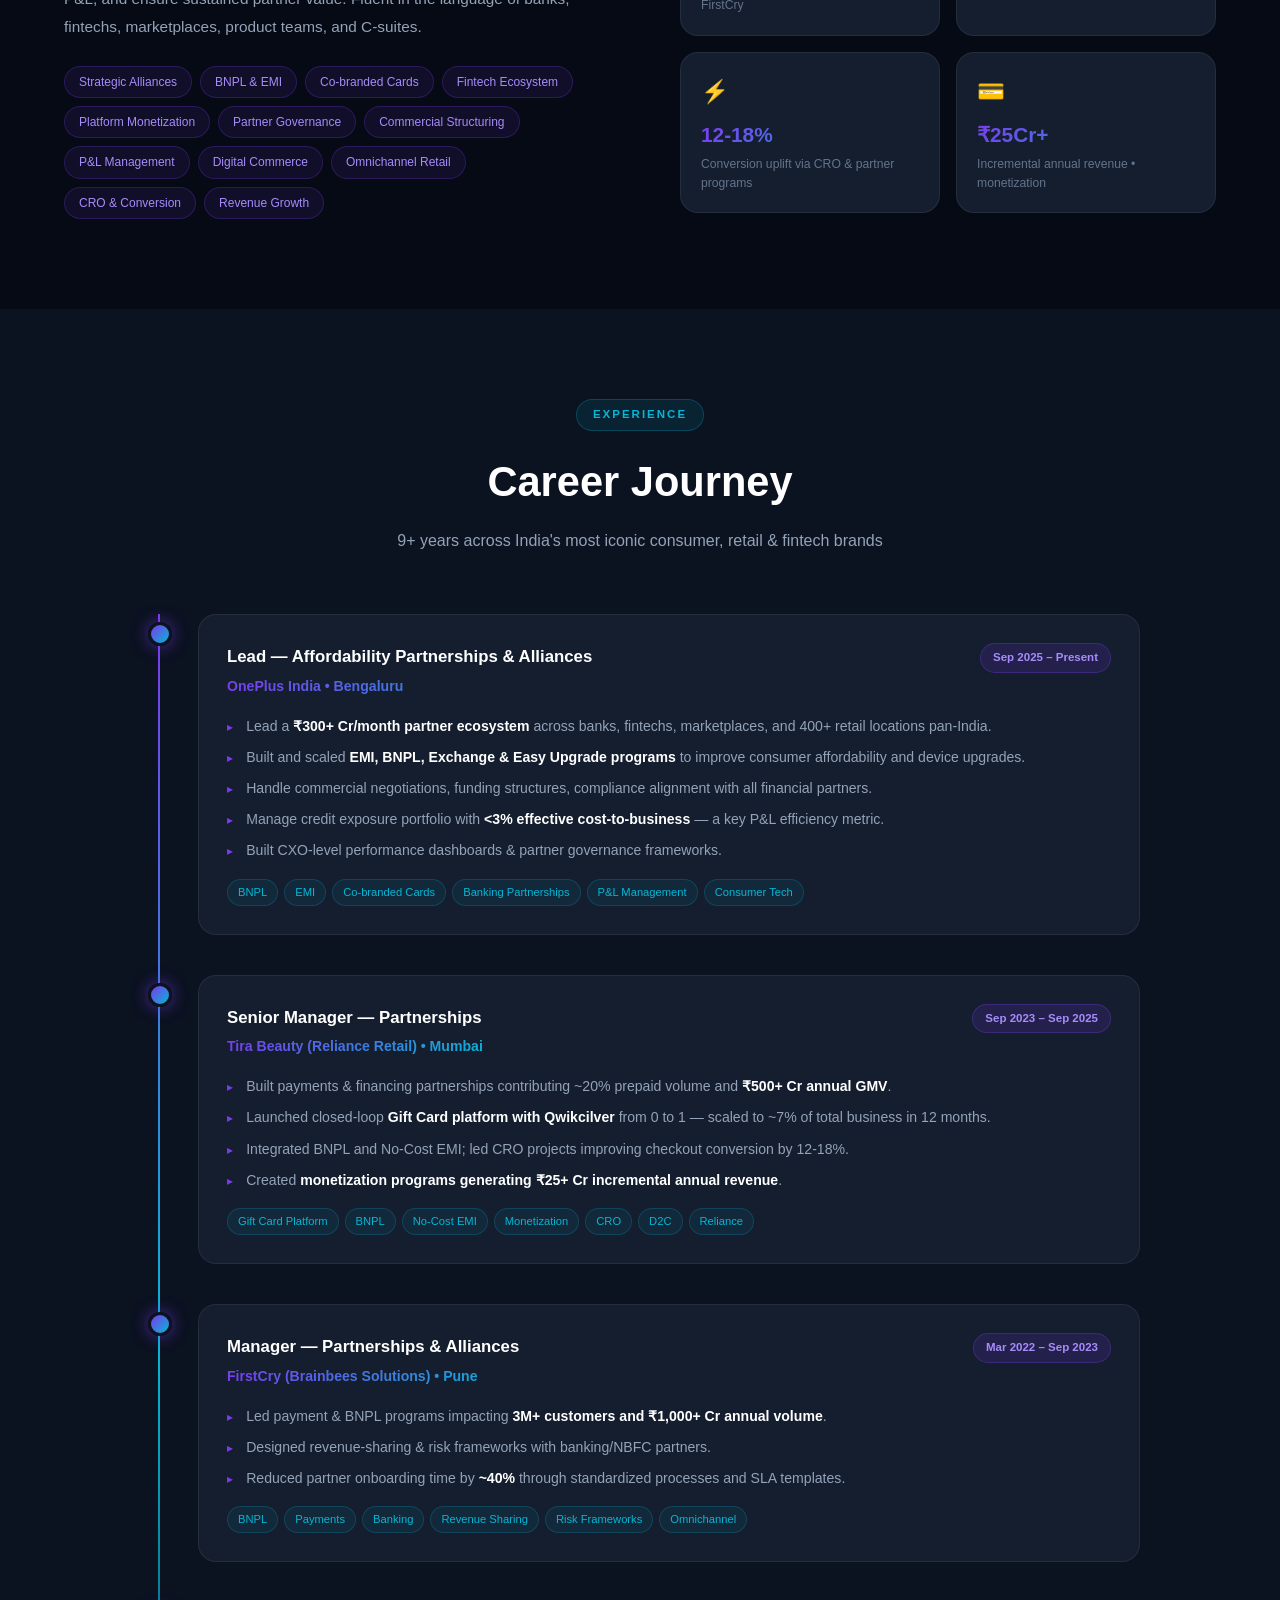
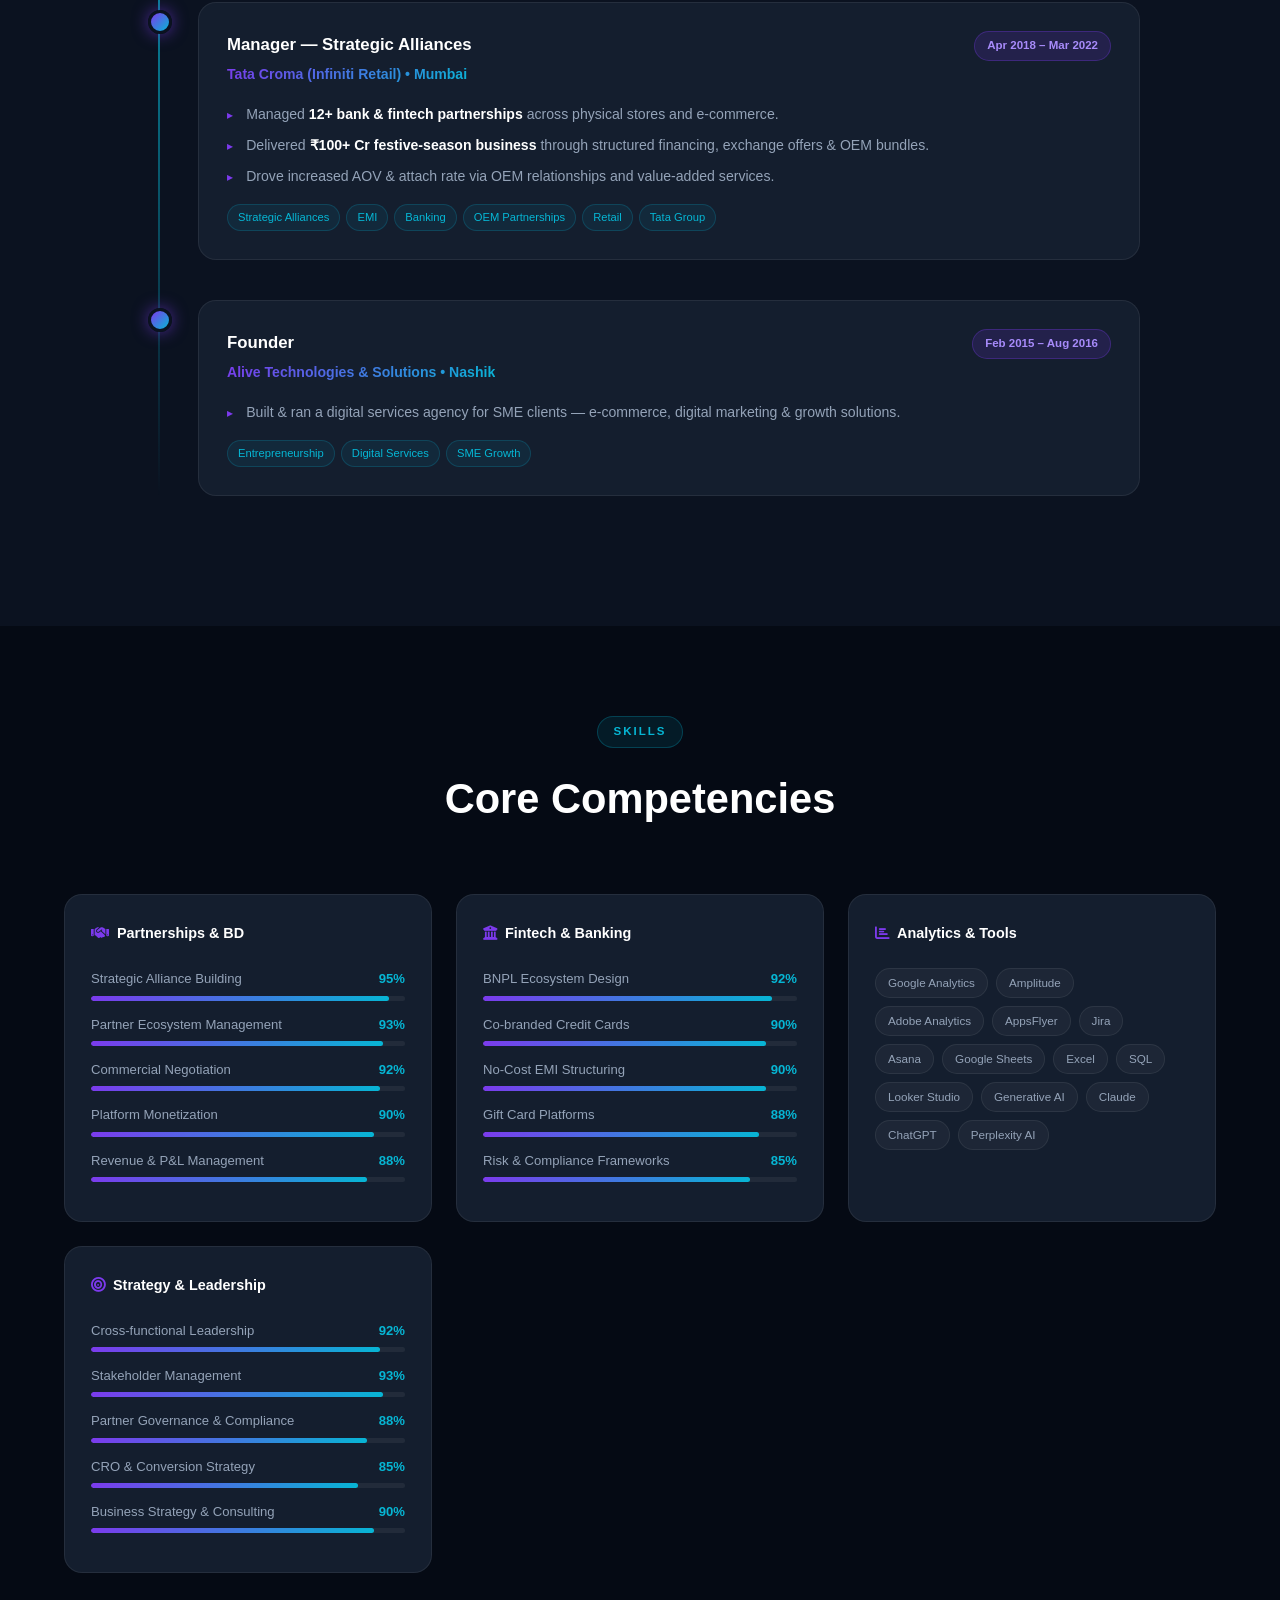
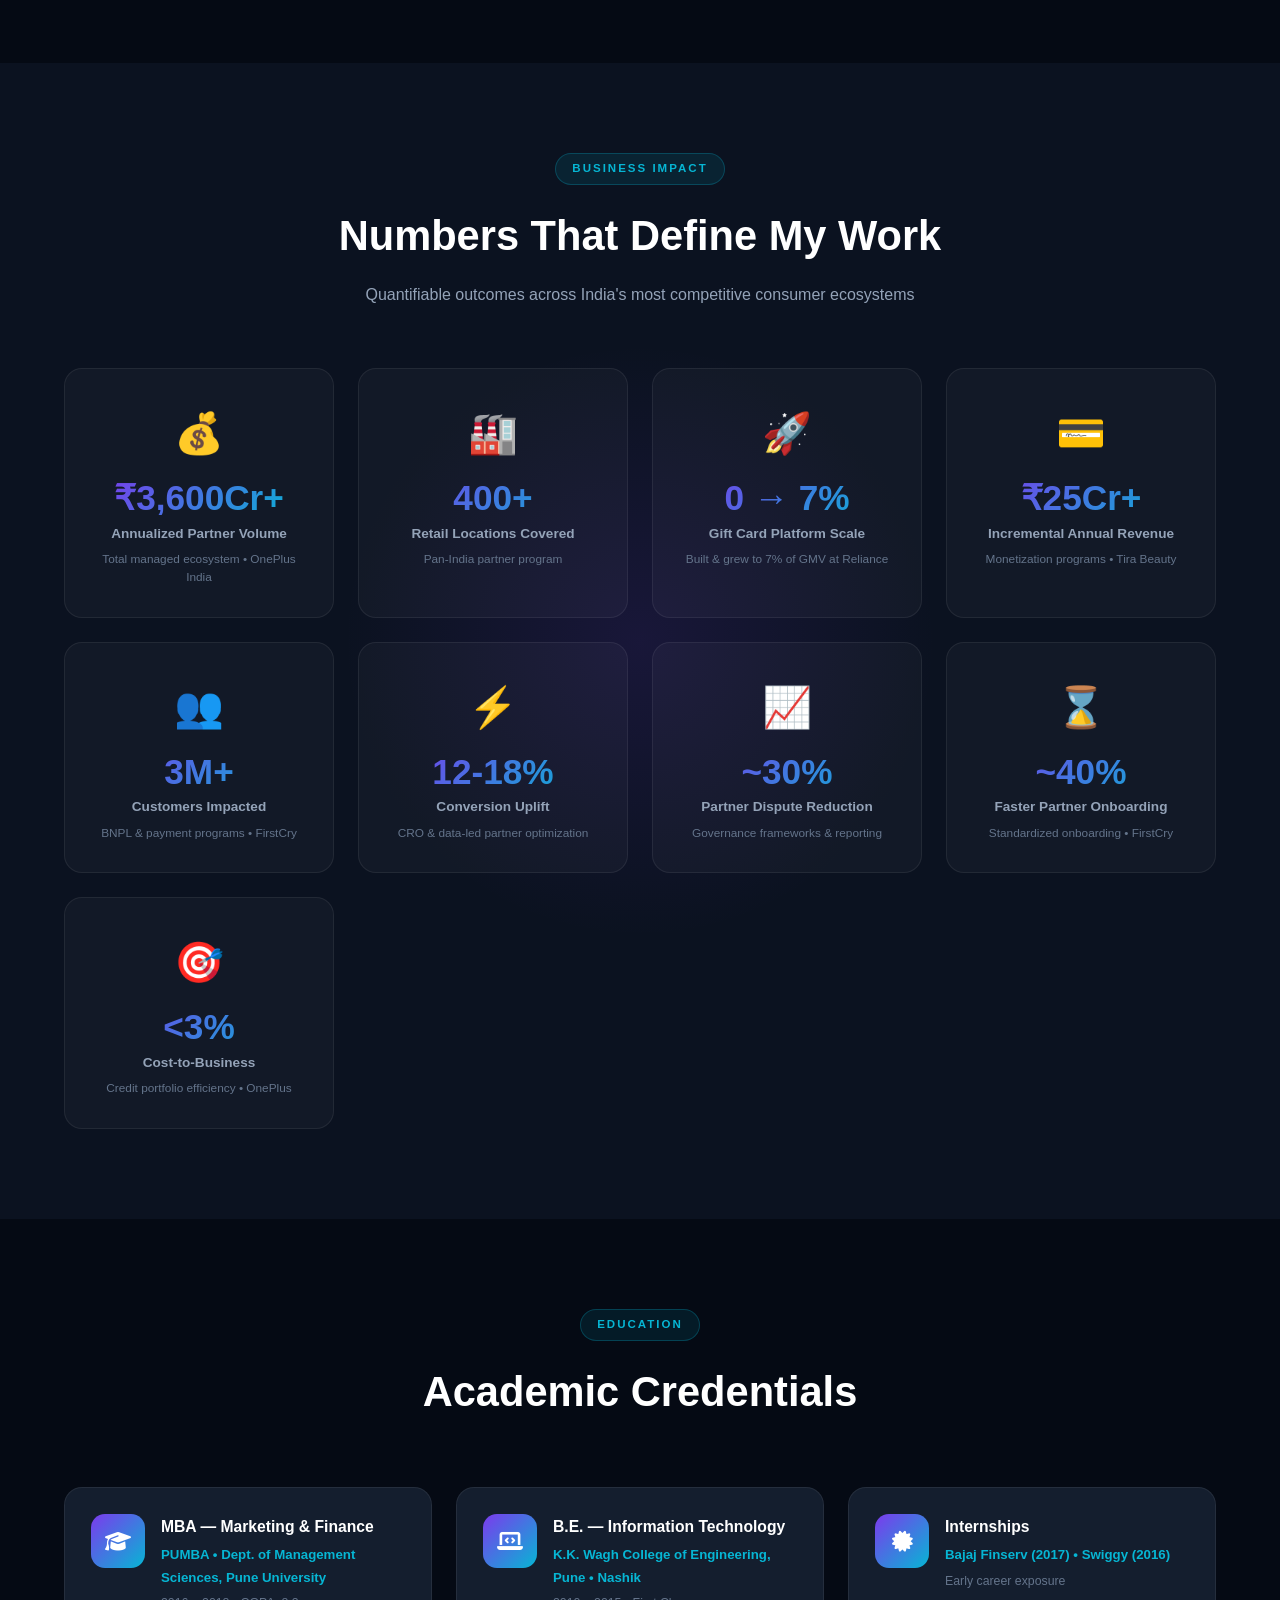
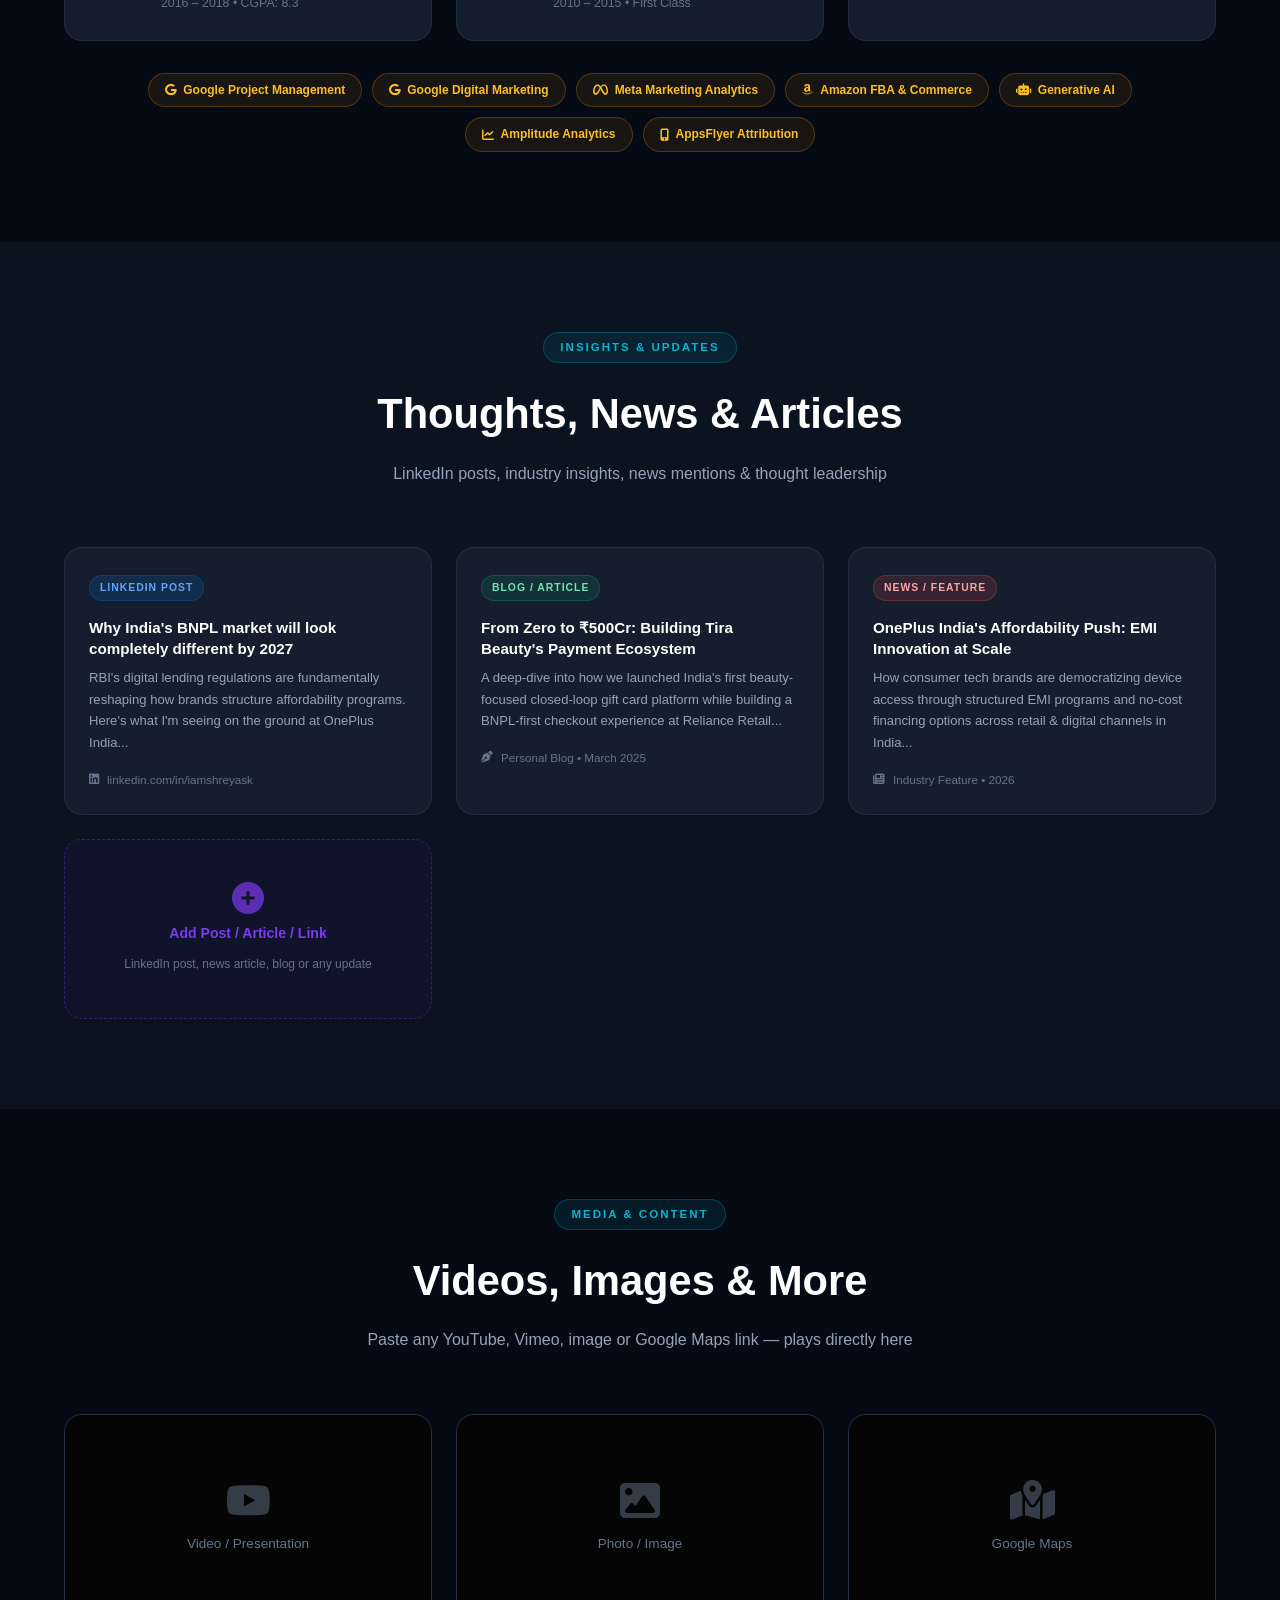
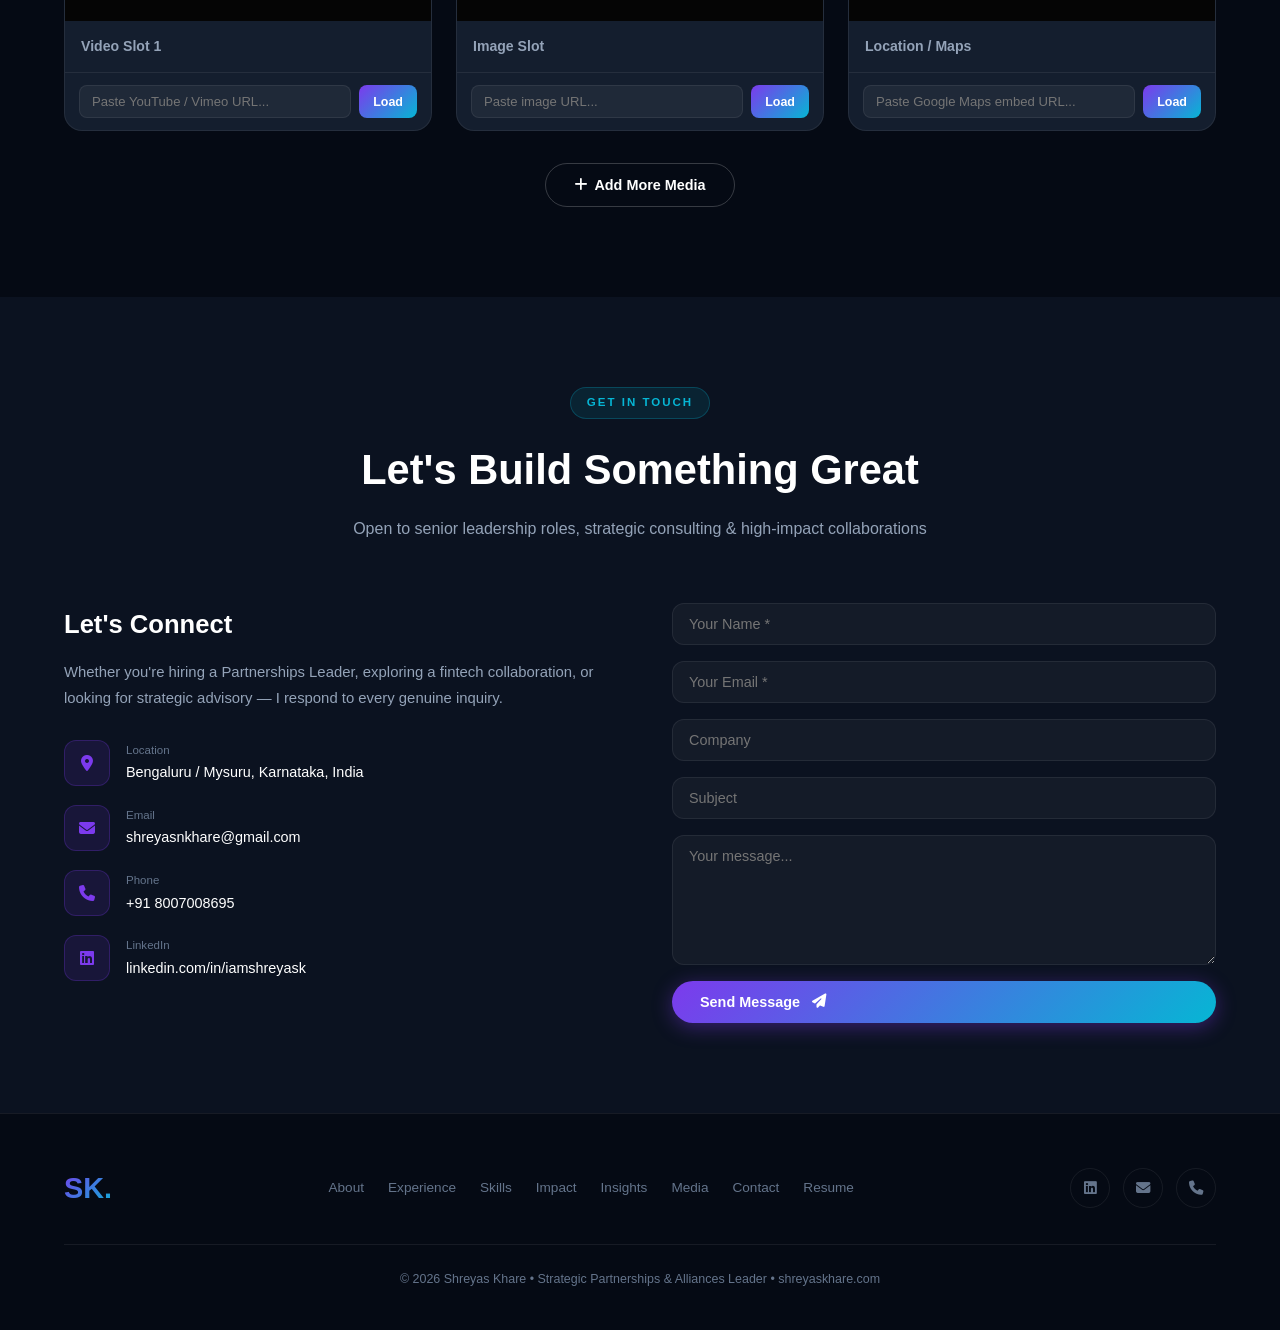
==== commit dc5c07fb: "Update index.html" ====
--- a/index.html
+++ b/index.html
@@ -44,7 +44,7 @@
 <link rel="preconnect" href="https://fonts.gstatic.com" crossorigin/>
 <link href="https://fonts.googleapis.com/css2?family=Inter:wght@300;400;500;600;700;800;900&family=Space+Grotesk:wght@400;500;600;700;800&display=swap" rel="stylesheet"/>
 <link rel="stylesheet" href="https://cdnjs.cloudflare.com/ajax/libs/font-awesome/6.5.0/css/all.min.css"/>
-<link rel="stylesheet" href="assets/css/style.css"/>
+<link rel="stylesheet" href="style.css"/>
 <link rel="icon" href="data:image/svg+xml,<svg xmlns='http://www.w3.org/2000/svg' viewBox='0 0 100 100'><rect width='100' height='100' rx='20' fill='%237c3aed'/><text x='50%' y='55%' dominant-baseline='middle' text-anchor='middle' font-size='52' font-weight='800' font-family='Arial' fill='white'>SK</text></svg>"/>
 </head>
 <body>
@@ -480,6 +480,7 @@
   </div>
 </div>
 
-<script src="assets/js/main.js"></script>
+<script src="main.js"></script>
 </body>
 </html>
+
--- a/style.css
+++ b/style.css
@@ -0,0 +1,219 @@
+*,*::before,*::after{box-sizing:border-box;margin:0;padding:0}
+:root{--bg:#050a14;--bg2:#0b1220;--bg3:#111827;--card:#141e2e;--border:rgba(255,255,255,0.07);--accent:#7c3aed;--accent2:#06b6d4;--gold:#f59e0b;--green:#10b981;--text:#f1f5f9;--muted:#64748b;--light:#94a3b8;--grad:linear-gradient(135deg,#7c3aed 0%,#06b6d4 100%);--shadow-accent:0 8px 32px rgba(124,58,237,0.3);--radius:18px;--radius-sm:10px}
+html{scroll-behavior:smooth;-webkit-font-smoothing:antialiased}
+body{font-family:'Inter',sans-serif;background:var(--bg);color:var(--text);line-height:1.7;overflow-x:hidden}
+::-webkit-scrollbar{width:4px}
+::-webkit-scrollbar-track{background:var(--bg)}
+::-webkit-scrollbar-thumb{background:var(--accent);border-radius:4px}
+::selection{background:rgba(124,58,237,0.35);color:#fff}
+.cursor-glow{position:fixed;width:380px;height:380px;border-radius:50%;background:radial-gradient(circle,rgba(124,58,237,0.07) 0%,transparent 70%);pointer-events:none;transform:translate(-50%,-50%);transition:left 0.08s,top 0.08s;z-index:0}
+.page-loader{position:fixed;inset:0;background:var(--bg);z-index:9999;display:flex;align-items:center;justify-content:center;transition:opacity 0.5s,visibility 0.5s}
+.page-loader.done{opacity:0;visibility:hidden}
+.loader-inner{text-align:center}
+.loader-logo{font-family:'Space Grotesk',sans-serif;font-size:3rem;font-weight:800;background:var(--grad);-webkit-background-clip:text;-webkit-text-fill-color:transparent;margin-bottom:1.5rem}
+.loader-text{font-size:0.78rem;color:var(--muted);margin-top:1rem;letter-spacing:2px}
+.loader-bar{width:200px;height:3px;background:rgba(255,255,255,0.08);border-radius:50px;overflow:hidden;margin:0 auto}
+.loader-fill{height:100%;background:var(--grad);border-radius:50px;animation:loadFill 1.2s ease forwards}
+@keyframes loadFill{from{width:0}to{width:100%}}
+.container{max-width:1280px;margin:0 auto;padding:0 5%;width:100%}
+section{padding:90px 0}
+.section-light{background:var(--bg)}
+.section-dark{background:var(--bg2)}
+.section-header{text-align:center;margin-bottom:60px}
+.stag{display:inline-block;font-size:0.72rem;font-weight:700;text-transform:uppercase;letter-spacing:2px;color:var(--accent2);background:rgba(6,182,212,0.1);border:1px solid rgba(6,182,212,0.25);padding:5px 16px;border-radius:50px;margin-bottom:1rem}
+.stitle{font-family:'Space Grotesk',sans-serif;font-size:clamp(1.8rem,3.5vw,2.6rem);font-weight:700;color:#fff;margin-bottom:0.6rem}
+.ssub{color:var(--light);font-size:1rem}
+.btn-primary{display:inline-flex;align-items:center;gap:6px;padding:13px 28px;border-radius:50px;background:var(--grad);color:#fff;font-weight:700;font-size:0.9rem;text-decoration:none;border:none;cursor:pointer;transition:0.25s;box-shadow:0 4px 20px rgba(124,58,237,0.4);font-family:'Inter',sans-serif}
+.btn-primary:hover{transform:translateY(-2px);box-shadow:0 8px 32px rgba(124,58,237,0.55)}
+.btn-secondary{display:inline-flex;align-items:center;gap:6px;padding:13px 28px;border-radius:50px;border:1.5px solid rgba(255,255,255,0.2);color:#fff;background:transparent;font-weight:600;font-size:0.9rem;text-decoration:none;cursor:pointer;transition:0.25s;font-family:'Inter',sans-serif}
+.btn-secondary:hover{border-color:var(--accent);background:rgba(124,58,237,0.1);color:#fff}
+#navbar{position:fixed;top:0;width:100%;z-index:1000;background:rgba(5,10,20,0.82);backdrop-filter:blur(20px);border-bottom:1px solid var(--border);transition:background 0.3s}
+#navbar.scrolled{background:rgba(5,10,20,0.97)}
+.nav-inner{max-width:1280px;margin:0 auto;padding:0 5%;height:68px;display:flex;align-items:center;justify-content:space-between}
+.nav-logo{font-family:'Space Grotesk',sans-serif;font-size:1.5rem;font-weight:800;background:var(--grad);-webkit-background-clip:text;-webkit-text-fill-color:transparent;text-decoration:none}
+.nav-links{display:flex;gap:1.8rem;list-style:none}
+.nav-links a{text-decoration:none;color:var(--light);font-weight:500;font-size:0.85rem;letter-spacing:0.3px;transition:0.2s;position:relative}
+.nav-links a::after{content:'';position:absolute;bottom:-2px;left:0;width:0;height:1.5px;background:var(--grad);transition:0.3s}
+.nav-links a:hover{color:#fff}
+.nav-links a:hover::after{width:100%}
+.nav-right{display:flex;align-items:center;gap:1rem}
+.btn-nav-cta{padding:8px 20px;border-radius:50px;background:var(--grad);color:#fff;font-weight:600;font-size:0.82rem;text-decoration:none;transition:0.2s;box-shadow:0 3px 15px rgba(124,58,237,0.4)}
+.btn-nav-cta:hover{transform:translateY(-1px);box-shadow:0 6px 22px rgba(124,58,237,0.5)}
+.nav-hamburger{display:none;background:transparent;border:1px solid var(--border);border-radius:8px;padding:8px;cursor:pointer;flex-direction:column;gap:5px}
+.nav-hamburger span{display:block;width:20px;height:2px;background:var(--light);transition:0.3s}
+#hero{min-height:100vh;display:flex;align-items:center;padding-top:80px;position:relative;overflow:hidden;background:var(--bg)}
+.hero-orb{position:absolute;border-radius:50%;filter:blur(80px);pointer-events:none}
+.hero-orb1{width:700px;height:700px;background:rgba(124,58,237,0.12);top:-150px;left:-200px}
+.hero-orb2{width:500px;height:500px;background:rgba(6,182,212,0.08);bottom:-100px;right:-100px}
+.hero-orb3{width:300px;height:300px;background:rgba(245,158,11,0.05);top:30%;right:30%}
+.hero-grid{display:grid;grid-template-columns:1fr 420px;gap:5rem;align-items:center;width:100%;position:relative;z-index:2}
+.hero-badge{display:inline-flex;align-items:center;gap:8px;margin-bottom:1.5rem;background:rgba(124,58,237,0.12);border:1px solid rgba(124,58,237,0.3);color:#a78bfa;padding:7px 18px;border-radius:50px;font-size:0.78rem;font-weight:600;letter-spacing:0.8px;text-transform:uppercase}
+.badge-dot{width:8px;height:8px;border-radius:50%;background:var(--green);animation:pulse 1.5s infinite}
+@keyframes pulse{0%,100%{box-shadow:0 0 0 0 rgba(16,185,129,0.5)}50%{box-shadow:0 0 0 7px rgba(16,185,129,0)}}
+.hero-name{font-family:'Space Grotesk',sans-serif;font-size:clamp(3rem,6vw,5.5rem);font-weight:800;line-height:1.05;margin-bottom:1rem}
+.name-first{color:#fff}
+.name-last{background:var(--grad);-webkit-background-clip:text;-webkit-text-fill-color:transparent}
+.hero-title{font-size:clamp(1rem,1.8vw,1.2rem);color:#fff;font-weight:600;margin-bottom:0.3rem}
+.hero-subtitle{font-size:0.92rem;color:var(--light);margin-bottom:1rem}
+.hero-tagline{font-size:0.88rem;color:var(--muted);border-left:2px solid var(--accent);padding-left:1rem;margin-bottom:2rem;font-style:italic;line-height:1.6}
+.hero-kpi{display:grid;grid-template-columns:repeat(4,1fr);gap:0.8rem;margin-bottom:2rem}
+.kpi-card{background:var(--card);border:1px solid var(--border);border-radius:var(--radius-sm);padding:14px;text-align:center;transition:0.3s}
+.kpi-card:hover{border-color:rgba(124,58,237,0.4);transform:translateY(-3px)}
+.kpi-num{font-family:'Space Grotesk',sans-serif;font-size:1.3rem;font-weight:800;background:var(--grad);-webkit-background-clip:text;-webkit-text-fill-color:transparent}
+.kpi-lbl{font-size:0.66rem;color:var(--muted);text-transform:uppercase;letter-spacing:0.5px;margin-top:2px}
+.hero-btns{display:flex;gap:0.8rem;flex-wrap:wrap}
+.hero-photo-wrap{position:relative}
+.hero-photo-ring{background:var(--grad);padding:3px;border-radius:28px;box-shadow:0 20px 80px rgba(124,58,237,0.4)}
+.hero-photo{width:100%;height:500px;object-fit:cover;object-position:top center;display:block;border-radius:26px;filter:contrast(1.05) saturate(1.1)}
+.hero-float-badge{position:absolute;background:rgba(11,18,32,0.9);border:1px solid rgba(16,185,129,0.4);border-radius:12px;padding:10px 14px;font-size:0.78rem;font-weight:600;backdrop-filter:blur(10px);display:flex;align-items:center;gap:6px;color:var(--green);white-space:nowrap;box-shadow:0 4px 20px rgba(0,0,0,0.3)}
+.hfb-left{bottom:40px;left:-30px}
+.hfb-right{top:30px;right:-30px;color:var(--gold);border-color:rgba(245,158,11,0.4)}
+.hero-scroll-hint{position:absolute;bottom:30px;left:50%;transform:translateX(-50%);display:flex;flex-direction:column;align-items:center;gap:6px;color:var(--muted);font-size:0.72rem;text-transform:uppercase;letter-spacing:1.5px;animation:bob 2s ease-in-out infinite}
+@keyframes bob{0%,100%{transform:translateX(-50%) translateY(0)}50%{transform:translateX(-50%) translateY(6px)}}
+.ticker-section{background:var(--bg2);padding:28px 0;overflow:hidden;border-top:1px solid var(--border);border-bottom:1px solid var(--border)}
+.ticker-label{text-align:center;font-size:0.7rem;letter-spacing:2px;text-transform:uppercase;color:var(--muted);font-weight:600;margin-bottom:16px}
+.ticker-outer{overflow:hidden}
+.ticker-track{display:flex;gap:1.5rem;animation:ticker 35s linear infinite;white-space:nowrap;align-items:center;width:max-content}
+.ticker-track:hover{animation-play-state:paused}
+@keyframes ticker{from{transform:translateX(0)}to{transform:translateX(-50%)}}
+.t-item{color:var(--muted);font-size:0.8rem;font-weight:600;letter-spacing:0.5px;text-transform:uppercase;padding:6px 16px;border-radius:6px;border:1px solid var(--border);transition:0.2s;cursor:default;white-space:nowrap}
+.t-item:hover{color:#fff;border-color:rgba(124,58,237,0.5);background:rgba(124,58,237,0.1)}
+.about-grid{display:grid;grid-template-columns:1fr 1fr;gap:5rem;align-items:start}
+.about-p{color:var(--light);font-size:0.96rem;margin-bottom:1rem;line-height:1.85}
+.about-p strong{color:#fff}
+.chip-wrap{display:flex;flex-wrap:wrap;gap:8px;margin-top:1.5rem}
+.chip{font-size:0.75rem;padding:5px 14px;border-radius:50px;background:rgba(124,58,237,0.1);border:1px solid rgba(124,58,237,0.25);color:#a78bfa;font-weight:500}
+.about-impact-grid{display:grid;grid-template-columns:1fr 1fr;gap:1rem}
+.icard{background:var(--card);border:1px solid var(--border);border-radius:var(--radius);padding:20px;transition:0.3s}
+.icard:hover{border-color:rgba(124,58,237,0.4);transform:translateY(-3px);box-shadow:var(--shadow-accent)}
+.icard-icon{font-size:1.4rem;margin-bottom:0.4rem}
+.icard-val{font-family:'Space Grotesk',sans-serif;font-size:1.3rem;font-weight:800;background:var(--grad);-webkit-background-clip:text;-webkit-text-fill-color:transparent}
+.icard-desc{font-size:0.76rem;color:var(--muted);margin-top:3px;line-height:1.5}
+.timeline{max-width:1000px;margin:0 auto;position:relative}
+.timeline::before{content:'';position:absolute;left:18px;top:0;bottom:0;width:2px;background:linear-gradient(to bottom,var(--accent),var(--accent2),transparent)}
+.tl-item{padding-left:58px;margin-bottom:2.5rem;position:relative}
+.tl-dot{position:absolute;left:8px;top:8px;width:24px;height:24px;border-radius:50%;background:var(--grad);border:3px solid var(--bg2);box-shadow:0 0 16px rgba(124,58,237,0.6)}
+.tl-card{background:var(--card);border:1px solid var(--border);border-radius:var(--radius);padding:28px;transition:0.3s;position:relative;overflow:hidden}
+.tl-card::before{content:'';position:absolute;top:0;left:0;right:0;height:2px;background:var(--grad);opacity:0;transition:0.3s}
+.tl-card:hover{border-color:rgba(124,58,237,0.4);box-shadow:0 10px 40px rgba(124,58,237,0.15);transform:translateY(-3px)}
+.tl-card:hover::before{opacity:1}
+.tl-header{display:flex;justify-content:space-between;align-items:flex-start;flex-wrap:wrap;gap:0.5rem;margin-bottom:1rem}
+.tl-role{font-family:'Space Grotesk',sans-serif;font-size:1.05rem;font-weight:700;color:#fff}
+.tl-company{background:var(--grad);-webkit-background-clip:text;-webkit-text-fill-color:transparent;font-weight:700;font-size:0.88rem;margin-top:3px}
+.tl-period{background:rgba(124,58,237,0.15);border:1px solid rgba(124,58,237,0.3);color:#a78bfa;font-size:0.72rem;font-weight:600;padding:4px 12px;border-radius:50px;white-space:nowrap}
+.tl-bullets{list-style:none;padding:0}
+.tl-bullets li{color:var(--light);font-size:0.88rem;margin-bottom:0.5rem;padding-left:1.2rem;position:relative;line-height:1.65}
+.tl-bullets li::before{content:'▸';position:absolute;left:0;color:var(--accent);font-size:0.75rem;top:3px}
+.tl-bullets li strong{color:#fff}
+.tl-tags{display:flex;flex-wrap:wrap;gap:6px;margin-top:1rem}
+.tl-tags span{font-size:0.7rem;padding:3px 10px;border-radius:50px;background:rgba(6,182,212,0.08);border:1px solid rgba(6,182,212,0.2);color:var(--accent2);font-weight:500}
+.skills-grid{display:grid;grid-template-columns:repeat(auto-fit,minmax(280px,1fr));gap:1.5rem}
+.skill-card{background:var(--card);border:1px solid var(--border);border-radius:var(--radius);padding:26px;transition:0.3s}
+.skill-card:hover{border-color:rgba(124,58,237,0.35);box-shadow:0 8px 30px rgba(124,58,237,0.1)}
+.skill-card-title{font-family:'Space Grotesk',sans-serif;font-size:0.9rem;font-weight:700;color:#fff;display:flex;align-items:center;gap:8px;margin-bottom:1.4rem}
+.skill-card-title i{color:var(--accent)}
+.srow{margin-bottom:13px}
+.smeta{display:flex;justify-content:space-between;font-size:0.82rem;margin-bottom:5px}
+.smeta span:first-child{color:var(--light);font-weight:500}
+.smeta span:last-child{color:var(--accent2);font-weight:600}
+.sbar{height:5px;background:rgba(255,255,255,0.06);border-radius:50px;overflow:hidden}
+.sfill{height:100%;background:var(--grad);border-radius:50px;width:0;transition:width 1.2s cubic-bezier(0.4,0,0.2,1)}
+.tools-wrap{display:flex;flex-wrap:wrap;gap:8px}
+.ttag{font-size:0.73rem;padding:4px 12px;border-radius:50px;background:rgba(255,255,255,0.04);border:1px solid var(--border);color:var(--light);font-weight:500;transition:0.2s}
+.ttag:hover{border-color:rgba(124,58,237,0.4);color:#a78bfa}
+.achievements-section{position:relative;overflow:hidden}
+.ach-glow{position:absolute;width:600px;height:600px;border-radius:50%;background:radial-gradient(circle,rgba(124,58,237,0.12) 0%,transparent 70%);top:50%;left:50%;transform:translate(-50%,-50%);pointer-events:none}
+.ach-grid{display:grid;grid-template-columns:repeat(auto-fit,minmax(260px,1fr));gap:1.5rem}
+.ach-card{background:rgba(255,255,255,0.03);border:1px solid var(--border);border-radius:var(--radius);padding:30px;text-align:center;transition:0.3s;cursor:default}
+.ach-card:hover{transform:translateY(-5px);border-color:rgba(124,58,237,0.4);background:rgba(124,58,237,0.07);box-shadow:0 15px 50px rgba(124,58,237,0.2)}
+.ach-em{font-size:2.5rem;display:block;margin-bottom:0.8rem}
+.ach-num{font-family:'Space Grotesk',sans-serif;font-size:2.2rem;font-weight:800;background:var(--grad);-webkit-background-clip:text;-webkit-text-fill-color:transparent;line-height:1}
+.ach-lbl{color:var(--light);font-size:0.85rem;font-weight:600;margin-top:0.4rem}
+.ach-note{color:var(--muted);font-size:0.74rem;margin-top:0.4rem;line-height:1.5}
+.edu-grid{display:grid;grid-template-columns:repeat(auto-fit,minmax(300px,1fr));gap:1.5rem;margin-bottom:2rem}
+.edu-card{background:var(--card);border:1px solid var(--border);border-radius:var(--radius);padding:26px;display:flex;gap:1rem;transition:0.3s}
+.edu-card:hover{border-color:rgba(124,58,237,0.4);transform:translateY(-3px);box-shadow:var(--shadow-accent)}
+.edu-icon{width:54px;height:54px;min-width:54px;border-radius:14px;background:var(--grad);display:flex;align-items:center;justify-content:center;font-size:1.3rem;color:#fff}
+.edu-deg{font-family:'Space Grotesk',sans-serif;font-size:0.98rem;font-weight:700;color:#fff}
+.edu-school{color:var(--accent2);font-weight:600;font-size:0.83rem;margin-top:3px}
+.edu-year{color:var(--muted);font-size:0.77rem;margin-top:4px}
+.cert-row{display:flex;flex-wrap:wrap;gap:10px;justify-content:center}
+.cert-badge{background:rgba(245,158,11,0.08);border:1px solid rgba(245,158,11,0.25);color:#fbbf24;font-size:0.75rem;font-weight:600;padding:6px 16px;border-radius:50px;display:flex;align-items:center;gap:7px}
+.feed-grid{display:grid;grid-template-columns:repeat(auto-fit,minmax(300px,1fr));gap:1.5rem}
+.feed-card{background:var(--card);border:1px solid var(--border);border-radius:var(--radius);padding:24px;transition:0.3s}
+.feed-card:hover{border-color:rgba(124,58,237,0.4);transform:translateY(-3px);box-shadow:var(--shadow-accent)}
+.feed-badge{font-size:0.65rem;font-weight:700;text-transform:uppercase;letter-spacing:1px;padding:3px 10px;border-radius:50px;display:inline-block;margin-bottom:1rem}
+.linkedin-badge{background:rgba(10,102,194,0.2);color:#60a5fa;border:1px solid rgba(10,102,194,0.3)}
+.news-badge{background:rgba(239,68,68,0.15);color:#fca5a5;border:1px solid rgba(239,68,68,0.3)}
+.blog-badge{background:rgba(16,185,129,0.12);color:#6ee7b7;border:1px solid rgba(16,185,129,0.25)}
+.feed-title{font-family:'Space Grotesk',sans-serif;font-size:0.95rem;font-weight:700;color:#fff;margin-bottom:0.5rem;line-height:1.4}
+.feed-excerpt{font-size:0.82rem;color:var(--light);line-height:1.65;margin-bottom:1rem}
+.feed-footer{font-size:0.73rem;color:var(--muted);display:flex;align-items:center;gap:0.5rem}
+.feed-add-card{background:rgba(124,58,237,0.05);border:1.5px dashed rgba(124,58,237,0.35);border-radius:var(--radius);display:flex;flex-direction:column;align-items:center;justify-content:center;gap:0.5rem;min-height:180px;cursor:pointer;transition:0.2s;padding:24px;text-align:center;color:var(--accent);font-size:0.88rem;font-weight:600}
+.feed-add-card:hover{background:rgba(124,58,237,0.12);border-color:var(--accent)}
+.feed-add-card i{font-size:2rem;opacity:0.7}
+.feed-add-card span{font-size:0.75rem;color:var(--muted);font-weight:400}
+.feed-form-wrap{margin-top:2rem;background:var(--card);border:1px solid var(--border);border-radius:var(--radius);padding:28px;max-width:580px;margin-left:auto;margin-right:auto}
+.feed-form-title{font-family:'Space Grotesk',sans-serif;color:#fff;font-size:1.2rem;font-weight:700;margin-bottom:1rem}
+.feed-form{display:flex;flex-direction:column;gap:0.9rem}
+.media-grid{display:grid;grid-template-columns:repeat(auto-fit,minmax(300px,1fr));gap:1.5rem}
+.media-card{background:var(--card);border:1px solid var(--border);border-radius:var(--radius);overflow:hidden;transition:0.3s}
+.media-card:hover{border-color:rgba(124,58,237,0.4);transform:translateY(-3px)}
+.media-embed-wrap{position:relative;width:100%;padding-bottom:56.25%;background:#000}
+.media-ph{position:absolute;top:0;left:0;width:100%;height:100%;display:flex;flex-direction:column;align-items:center;justify-content:center;gap:0.8rem;color:var(--muted);font-size:0.85rem;cursor:pointer;transition:0.2s;background:rgba(255,255,255,0.02)}
+.media-ph:hover{background:rgba(124,58,237,0.08);color:var(--accent)}
+.media-ph i{font-size:2.5rem;opacity:0.5}
+.media-info{padding:14px 16px}
+.media-card-title{font-size:0.88rem;font-weight:600;color:var(--light)}
+.media-url-row{display:flex;gap:0.5rem;padding:12px 14px;border-top:1px solid var(--border)}
+.media-url-inp{flex:1;background:rgba(255,255,255,0.05);border:1px solid var(--border);border-radius:8px;padding:8px 12px;color:#fff;font-size:0.82rem;outline:none;font-family:'Inter',sans-serif}
+.media-url-inp:focus{border-color:var(--accent)}
+.media-load-btn{padding:8px 14px;border-radius:8px;background:var(--grad);border:none;color:#fff;font-size:0.78rem;font-weight:600;cursor:pointer;white-space:nowrap}
+.form-ctrl{width:100%;background:rgba(255,255,255,0.04);border:1.5px solid var(--border);border-radius:12px;padding:12px 16px;color:#fff;font-family:'Inter',sans-serif;font-size:0.9rem;outline:none;transition:0.2s}
+.form-ctrl:focus{border-color:var(--accent);background:rgba(124,58,237,0.05)}
+select.form-ctrl{appearance:none;cursor:pointer}
+textarea.form-ctrl{resize:vertical}
+.contact-grid{display:grid;grid-template-columns:1fr 1fr;gap:4rem;align-items:start}
+.contact-heading{font-family:'Space Grotesk',sans-serif;font-size:1.6rem;font-weight:700;color:#fff;margin-bottom:0.8rem}
+.contact-p{color:var(--light);font-size:0.93rem;margin-bottom:1.8rem;line-height:1.75}
+.cinfo-row{display:flex;align-items:center;gap:1rem;margin-bottom:1.2rem}
+.cinfo-icon{width:46px;height:46px;min-width:46px;border-radius:12px;background:rgba(124,58,237,0.12);border:1px solid rgba(124,58,237,0.25);display:flex;align-items:center;justify-content:center;color:var(--accent);font-size:1rem}
+.cinfo-lbl{font-size:0.72rem;color:var(--muted)}
+.cinfo-val{font-size:0.9rem;color:#fff;font-weight:500}
+.cinfo-val a{color:#fff;text-decoration:none;transition:0.2s}
+.cinfo-val a:hover{color:var(--accent2)}
+.contact-form{display:flex;flex-direction:column;gap:1rem}
+.modal-overlay{position:fixed;inset:0;background:rgba(0,0,0,0.85);backdrop-filter:blur(14px);z-index:9999;display:none;align-items:center;justify-content:center;padding:20px}
+.modal-overlay.open{display:flex}
+.modal-box{background:var(--bg3);border:1px solid var(--border);border-radius:24px;padding:40px;max-width:480px;width:100%;position:relative;animation:slideUp 0.3s ease}
+@keyframes slideUp{from{opacity:0;transform:translateY(20px)}to{opacity:1;transform:translateY(0)}}
+.modal-close{position:absolute;top:16px;right:16px;background:transparent;border:none;color:var(--muted);font-size:1.2rem;cursor:pointer;transition:0.2s}
+.modal-close:hover{color:#fff}
+.modal-emoji{font-size:2.5rem;margin-bottom:0.8rem}
+.modal-title{font-family:'Space Grotesk',sans-serif;font-size:1.5rem;font-weight:700;color:#fff;margin-bottom:0.4rem}
+.modal-sub{color:var(--light);font-size:0.88rem;margin-bottom:1.8rem;line-height:1.6}
+.modal-form{display:flex;flex-direction:column;gap:0.9rem}
+.modal-note{font-size:0.72rem;color:var(--muted);text-align:center;margin-top:0.3rem}
+footer{background:var(--bg);border-top:1px solid var(--border);padding:50px 0 30px}
+.footer-top{display:flex;align-items:center;justify-content:space-between;flex-wrap:wrap;gap:1.5rem;margin-bottom:2rem}
+.footer-logo{font-family:'Space Grotesk',sans-serif;font-size:1.8rem;font-weight:800;background:var(--grad);-webkit-background-clip:text;-webkit-text-fill-color:transparent}
+.footer-nav{display:flex;gap:1.5rem;flex-wrap:wrap}
+.footer-nav a{color:var(--muted);text-decoration:none;font-size:0.85rem;transition:0.2s}
+.footer-nav a:hover{color:#fff}
+.footer-social{display:flex;gap:0.8rem}
+.footer-social a{width:40px;height:40px;border-radius:50%;border:1px solid var(--border);display:flex;align-items:center;justify-content:center;color:var(--muted);text-decoration:none;transition:0.2s;font-size:0.9rem}
+.footer-social a:hover{border-color:var(--accent);color:var(--accent);background:rgba(124,58,237,0.1)}
+.footer-copy{color:var(--muted);font-size:0.78rem;text-align:center;border-top:1px solid var(--border);padding-top:1.5rem}
+.seo-layer{font-size:0.01px;color:rgba(255,255,255,0.01);line-height:1;margin-top:0.5rem;overflow:hidden;height:1px}
+.reveal,.reveal-left,.reveal-right{opacity:0;transition:opacity 0.7s ease,transform 0.7s ease}
+.reveal{transform:translateY(28px)}
+.reveal-left{transform:translateX(-30px)}
+.reveal-right{transform:translateX(30px)}
+.reveal.visible,.reveal-left.visible,.reveal-right.visible{opacity:1;transform:translate(0,0)}
+.nav-mobile{display:none;position:fixed;top:68px;left:0;right:0;background:rgba(5,10,20,0.98);backdrop-filter:blur(20px);border-bottom:1px solid var(--border);padding:1.5rem 5%;z-index:999}
+.nav-mobile.open{display:block}
+.nav-mobile ul{list-style:none;display:flex;flex-direction:column;gap:1rem}
+.nav-mobile a{color:var(--light);text-decoration:none;font-size:1rem;font-weight:500}
+@media(max-width:1024px){.hero-grid{grid-template-columns:1fr;gap:3rem}.hero-visual{display:none}.about-grid{grid-template-columns:1fr}.contact-grid{grid-template-columns:1fr;gap:2.5rem}}
+@media(max-width:768px){.nav-links{display:none}.nav-hamburger{display:flex}.hero-kpi{grid-template-columns:repeat(2,1fr)}.hfb-left,.hfb-right{display:none}section{padding:60px 0}.footer-top{flex-direction:column;align-items:flex-start}}
+@media(max-width:480px){.hero-btns{flex-direction:column}.btn-primary,.btn-secondary{justify-content:center}}
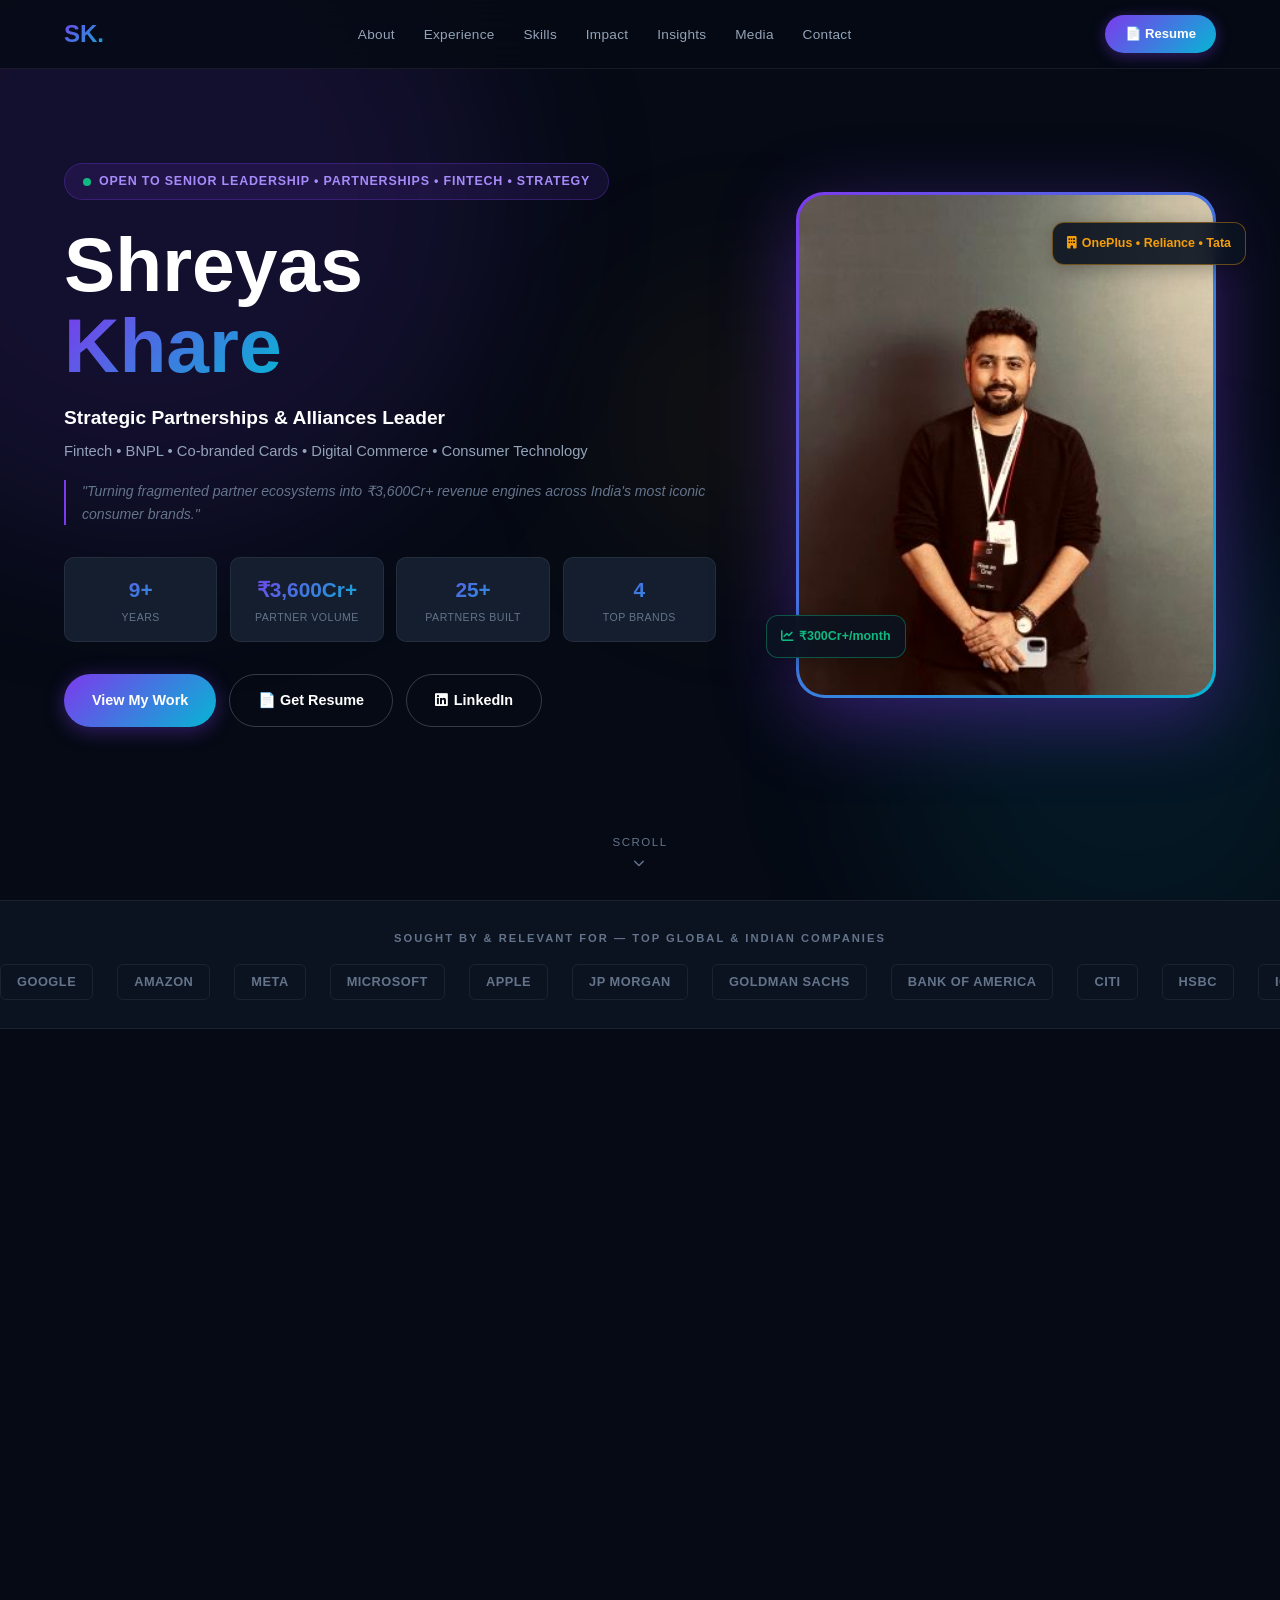
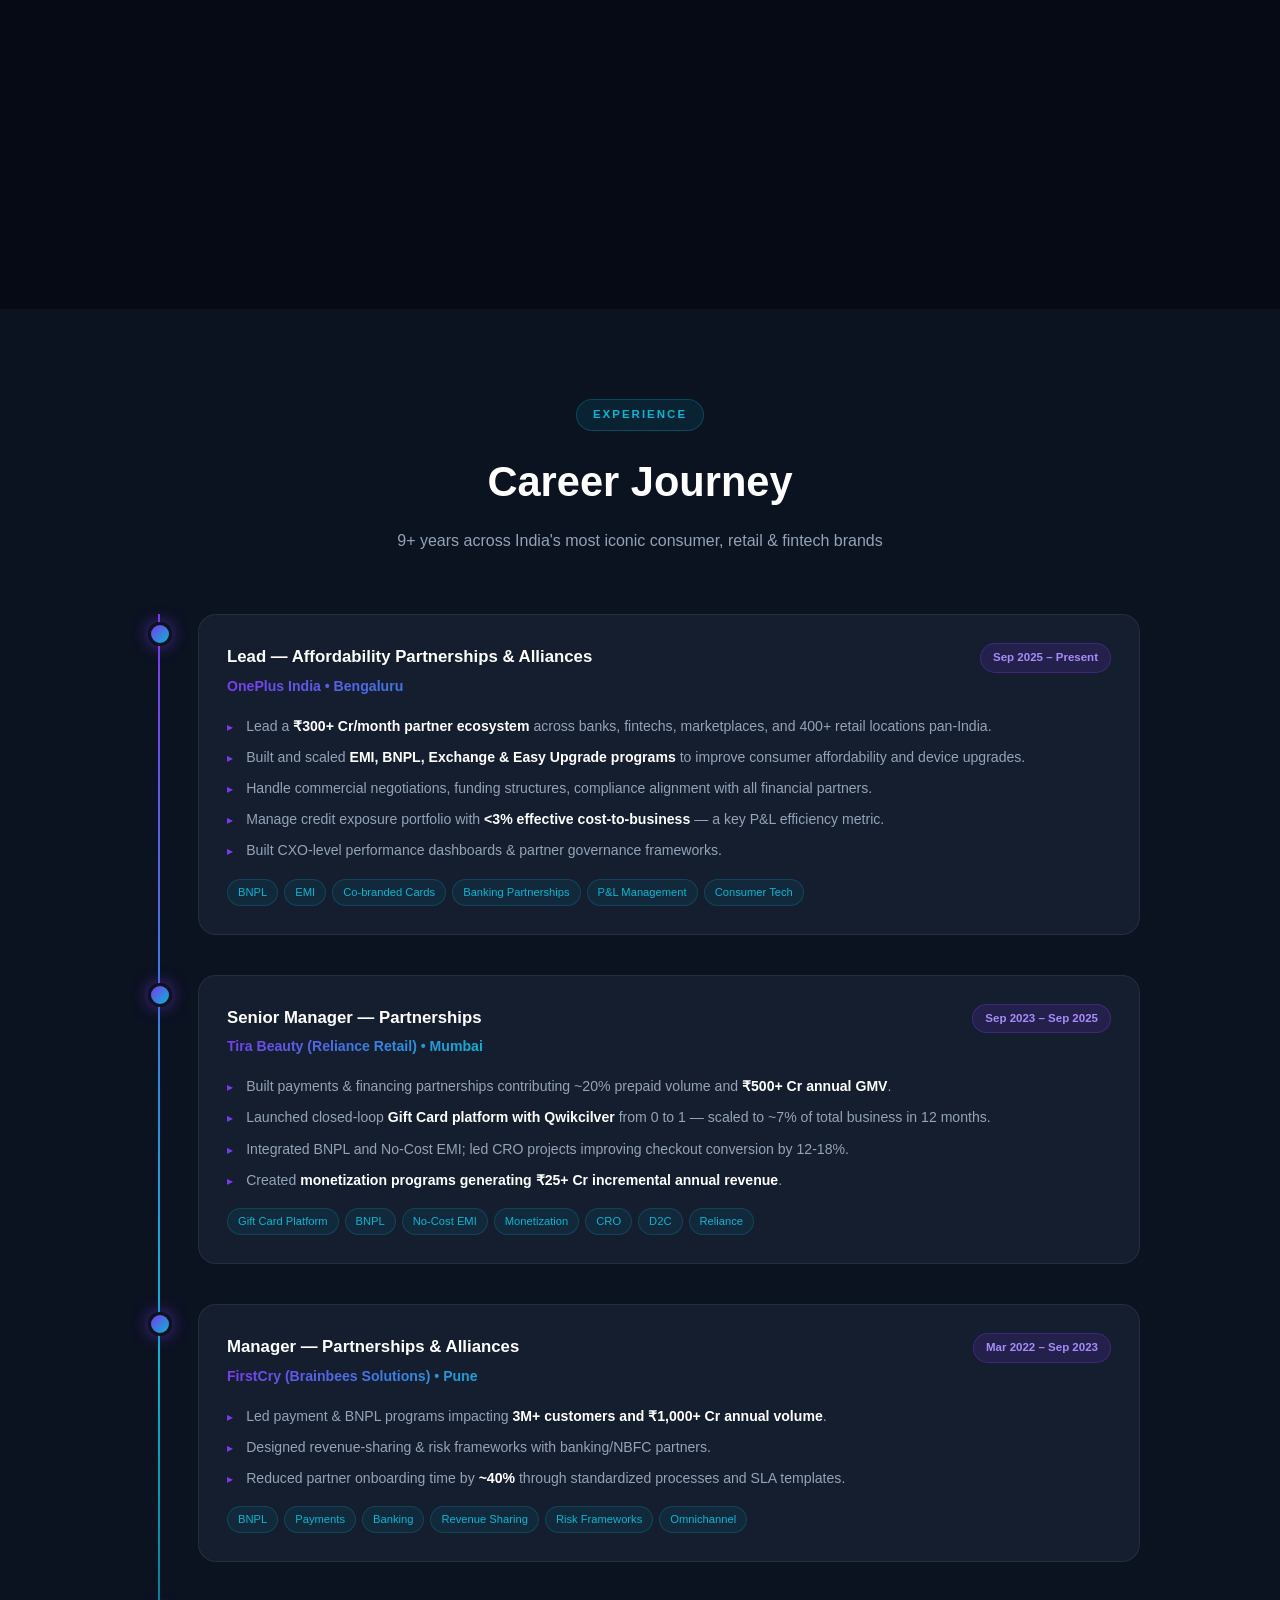
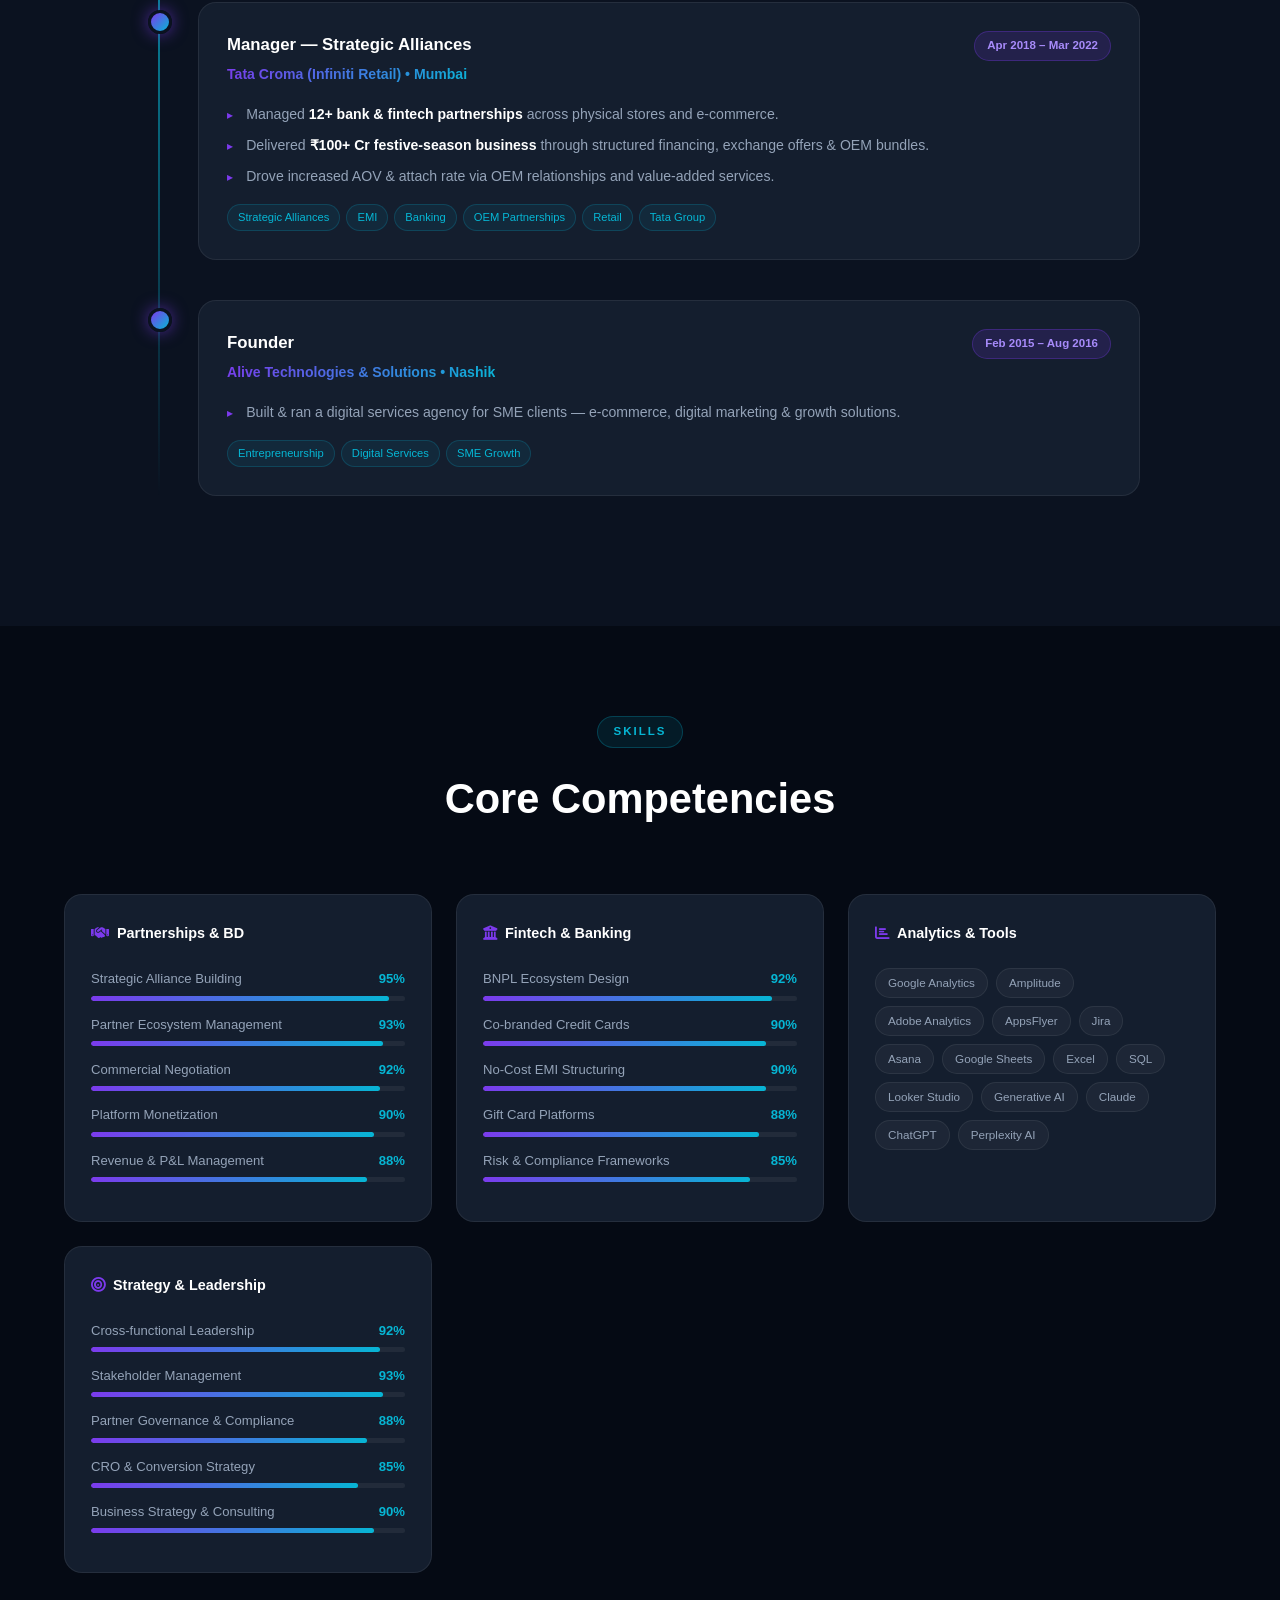
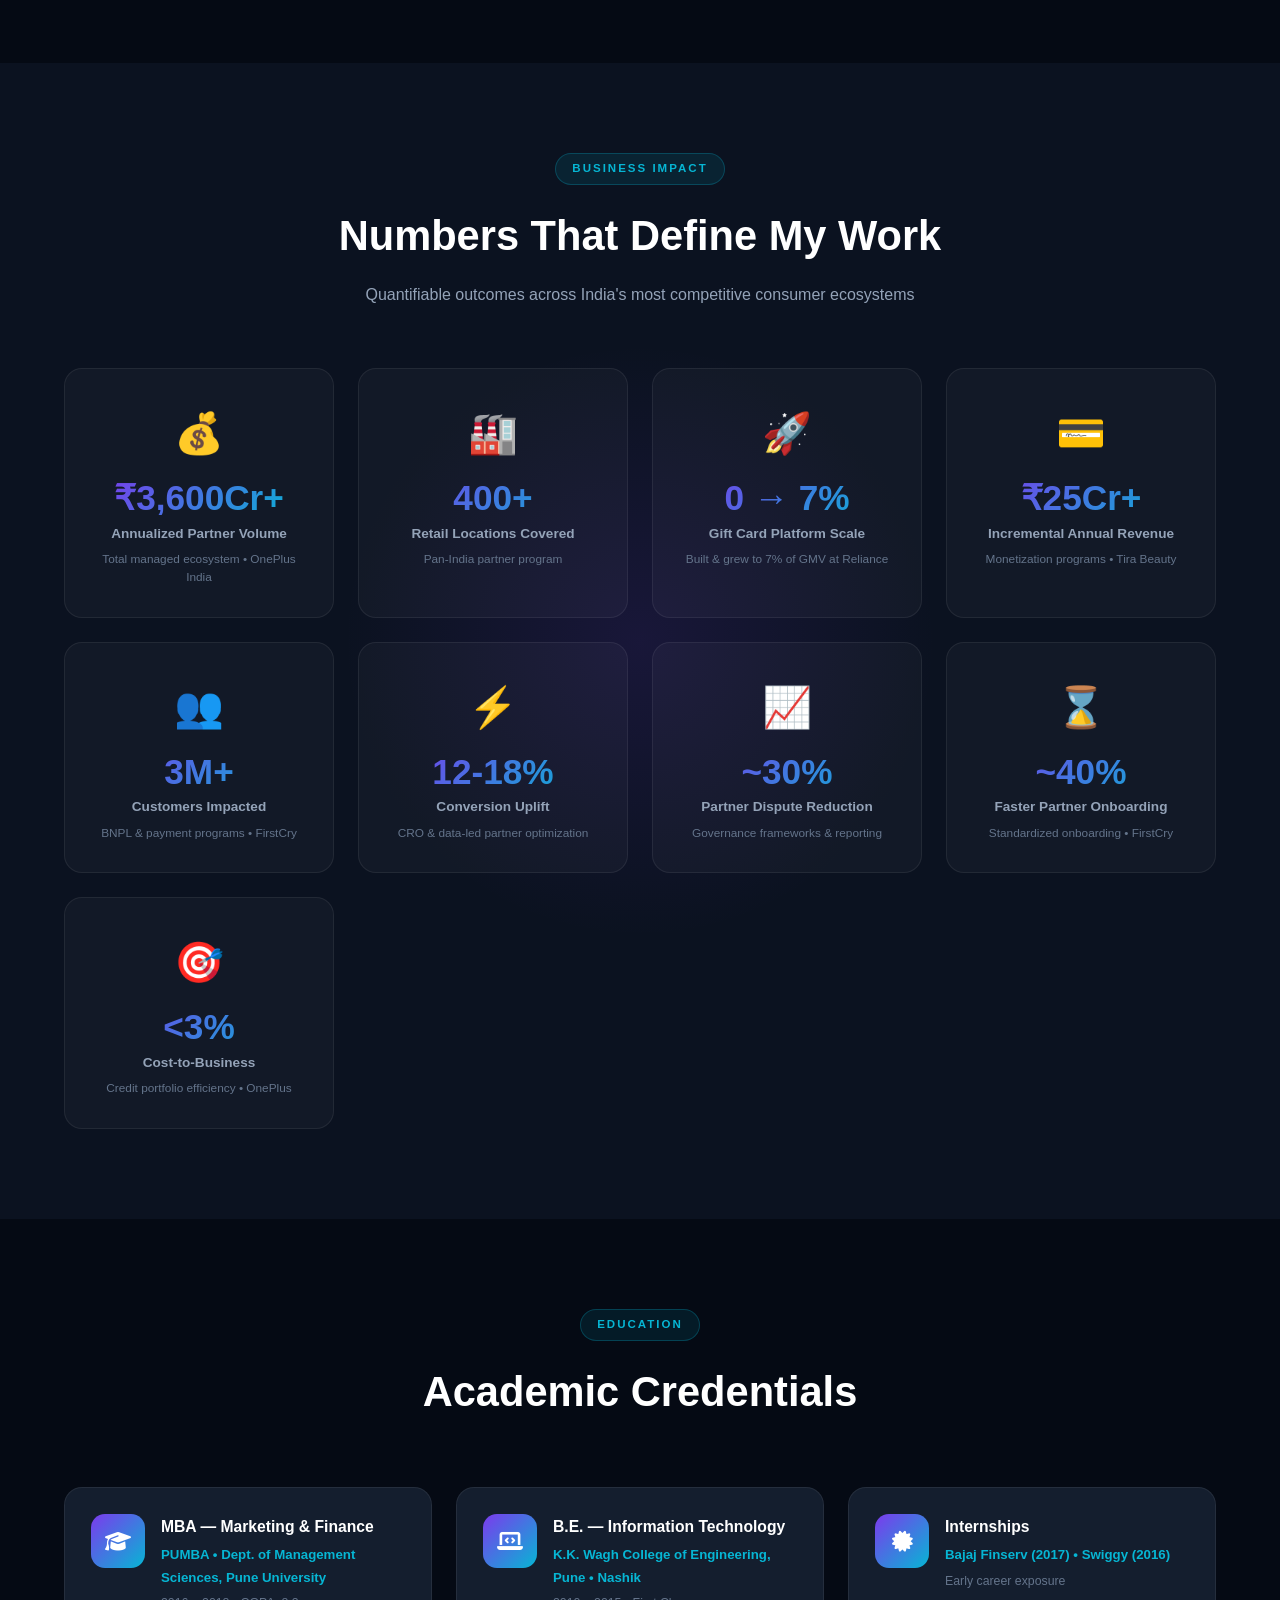
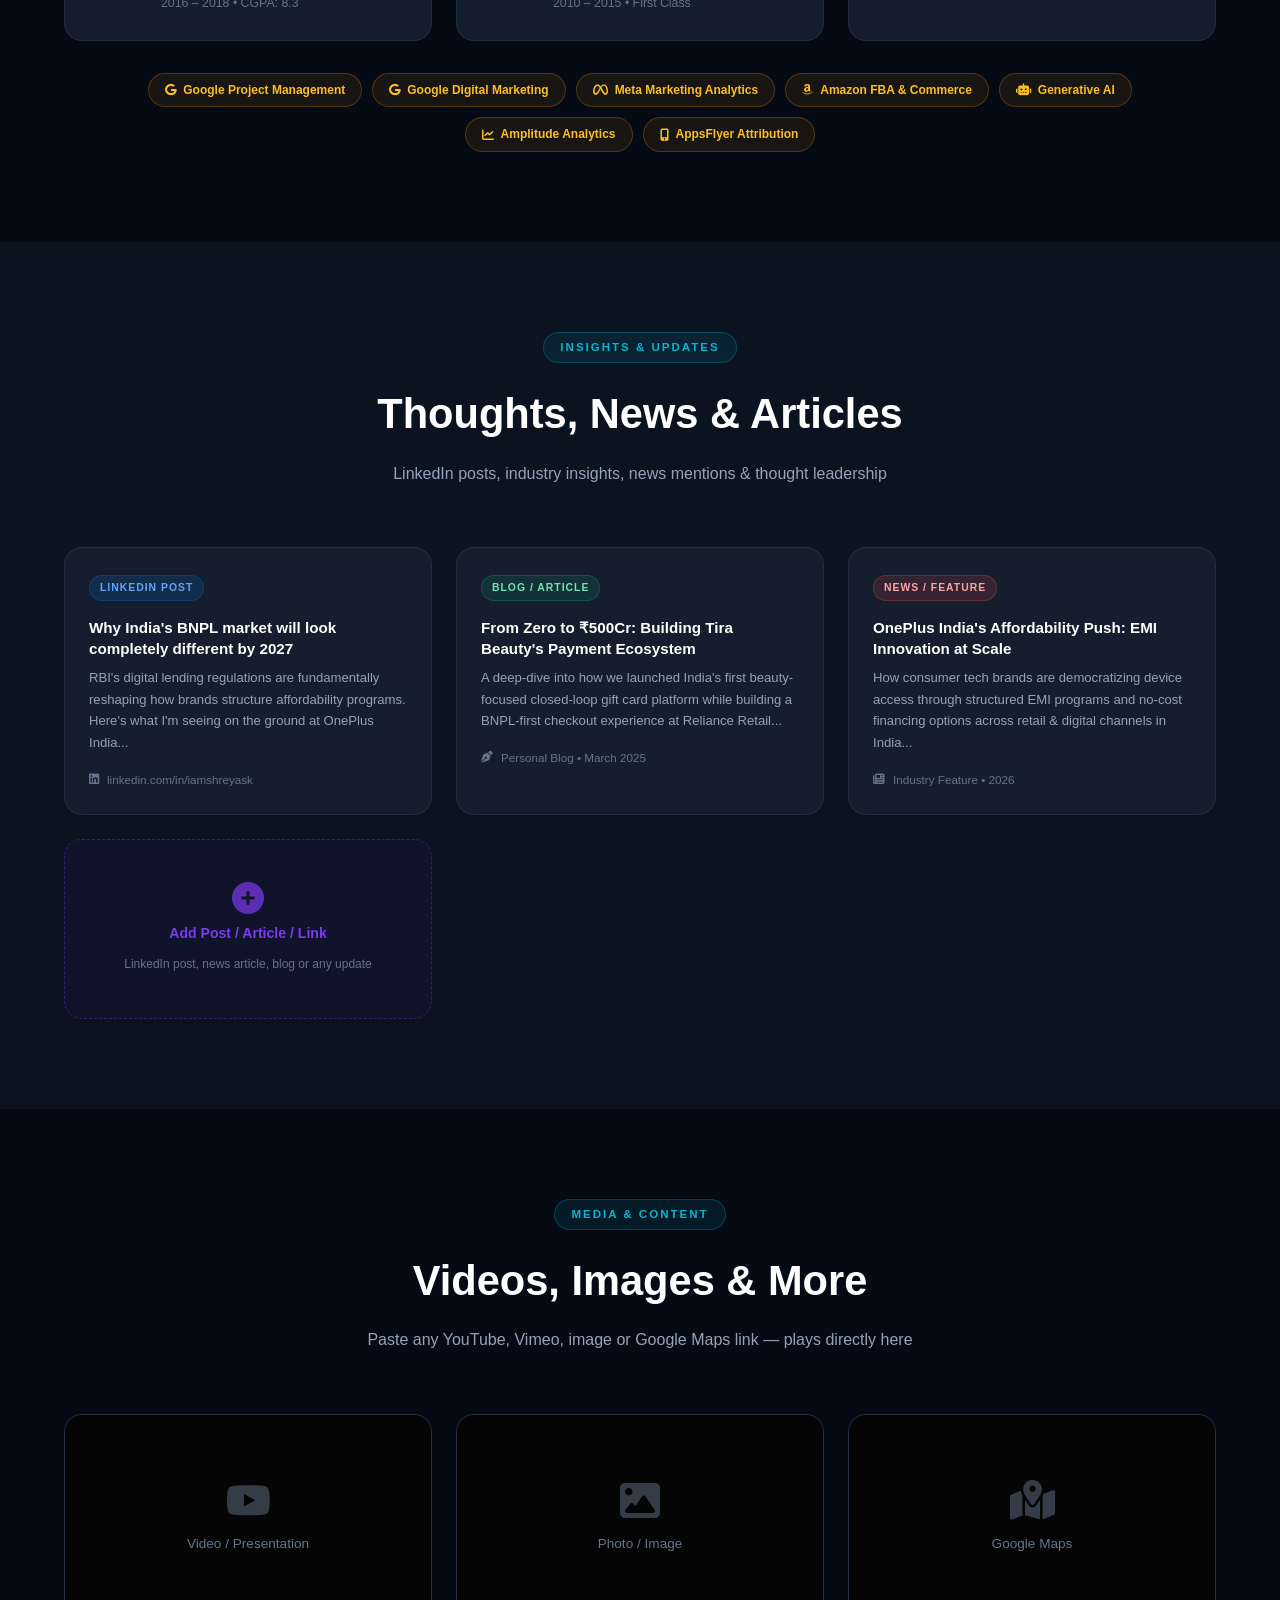
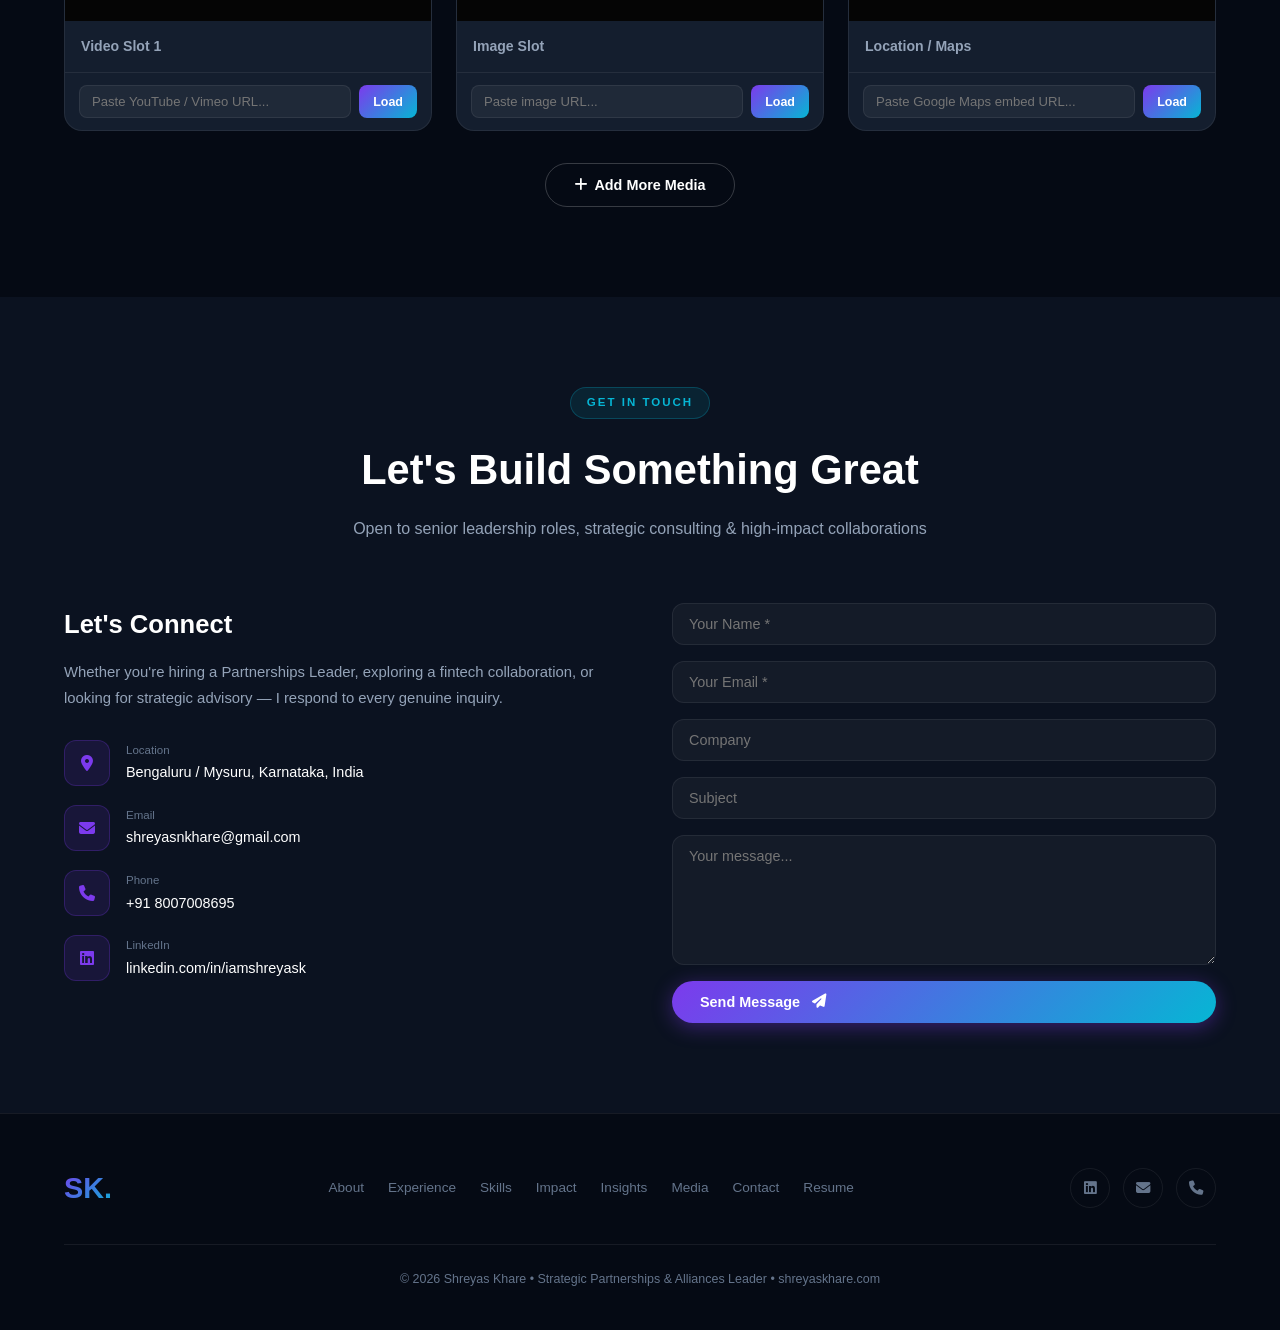
==== commit f425cebc: "Update index.html" ====
--- a/index.html
+++ b/index.html
@@ -423,12 +423,13 @@
         <div class="cinfo-row"><div class="cinfo-icon"><i class="fab fa-linkedin"></i></div><div><div class="cinfo-lbl">LinkedIn</div><div class="cinfo-val"><a href="https://linkedin.com/in/iamshreyask" target="_blank">linkedin.com/in/iamshreyask</a></div></div></div>
       </div>
       <div class="reveal-right">
-        <form class="contact-form" onsubmit="submitContact(event)">
-          <input class="form-ctrl" type="text" placeholder="Your Name *" required/>
-          <input class="form-ctrl" type="email" placeholder="Your Email *" required/>
-          <input class="form-ctrl" type="text" placeholder="Company"/>
-          <input class="form-ctrl" type="text" placeholder="Subject"/>
-          <textarea class="form-ctrl" style="min-height:130px;resize:vertical" placeholder="Your message..."></textarea>
+       <form class="contact-form" onsubmit="submitContact(event)">
+  <input class="form-ctrl" type="text" name="name" placeholder="Your Name *" required/>
+  <input class="form-ctrl" type="email" name="email" placeholder="Your Email *" required/>
+  <input class="form-ctrl" type="text" name="company" placeholder="Company"/>
+  <input class="form-ctrl" type="text" name="subject" placeholder="Subject"/>
+  <textarea class="form-ctrl" name="message" style="min-height:130px;resize:vertical" placeholder="Your message..."></textarea>
+
           <button type="submit" class="btn-primary" style="width:100%">Send Message <i class="fas fa-paper-plane" style="margin-left:6px"></i></button>
         </form>
       </div>
@@ -460,21 +461,22 @@
     <div class="modal-emoji">&#128196;</div>
     <h2 class="modal-title">Download My Resume</h2>
     <p class="modal-sub">Share a few details — only genuine requests get through.</p>
-    <form class="modal-form" onsubmit="handleResume(event)">
-      <input class="form-ctrl" type="text" placeholder="Full Name *" required/>
-      <input class="form-ctrl" type="email" placeholder="Work Email *" required/>
-      <input class="form-ctrl" type="text" placeholder="Company / Organization *" required/>
-      <input class="form-ctrl" type="text" placeholder="Your Designation *" required/>
-      <select class="form-ctrl" required>
-        <option value="" disabled selected>Purpose *</option>
-        <option>Hiring / Recruitment</option>
-        <option>Business Collaboration</option>
-        <option>Partnership Opportunity</option>
-        <option>Academic / Research</option>
-        <option>Other</option>
-      </select>
-      <input class="form-ctrl" type="tel" placeholder="Phone (optional)"/>
-      <button type="submit" class="btn-primary" style="width:100%">Access Resume &rarr;</button>
+<form class="modal-form" onsubmit="handleResume(event)">
+  <input class="form-ctrl" type="text" name="name" placeholder="Full Name *" required/>
+  <input class="form-ctrl" type="email" name="email" placeholder="Work Email *" required/>
+  <input class="form-ctrl" type="text" name="company" placeholder="Company / Organization *" required/>
+  <input class="form-ctrl" type="text" name="designation" placeholder="Your Designation *" required/>
+  <select class="form-ctrl" name="purpose" required>
+    <option value="" disabled selected>Purpose *</option>
+    <option>Hiring / Recruitment</option>
+    <option>Business Collaboration</option>
+    <option>Partnership Opportunity</option>
+    <option>Academic / Research</option>
+    <option>Other</option>
+  </select>
+  <input class="form-ctrl" type="tel" name="phone" placeholder="Phone (optional)"/>
+  <button type="submit" class="btn-primary" style="width:100%">Access Resume &rarr;</button>
+
       <p class="modal-note">&#128274; Secure. Used only to filter genuine requests.</p>
     </form>
   </div>
@@ -484,3 +486,5 @@
 </body>
 </html>
 
+
+
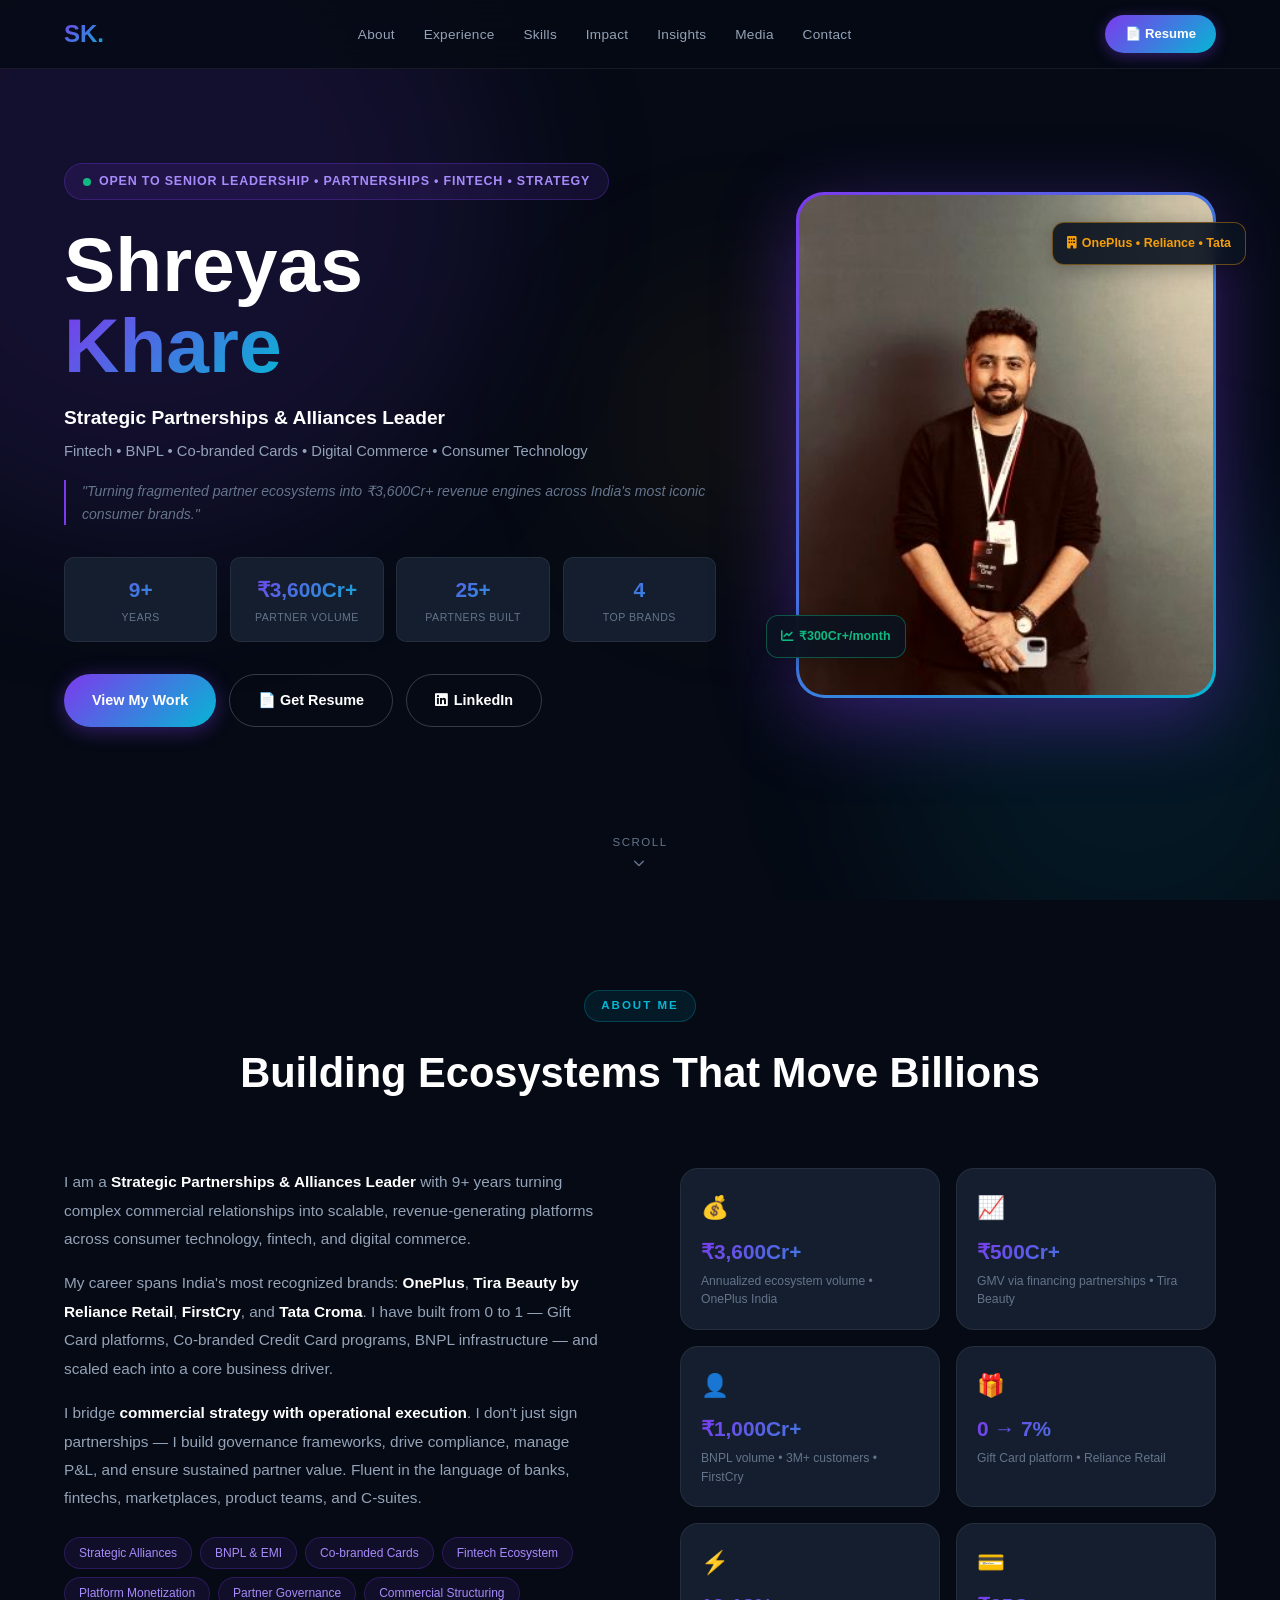
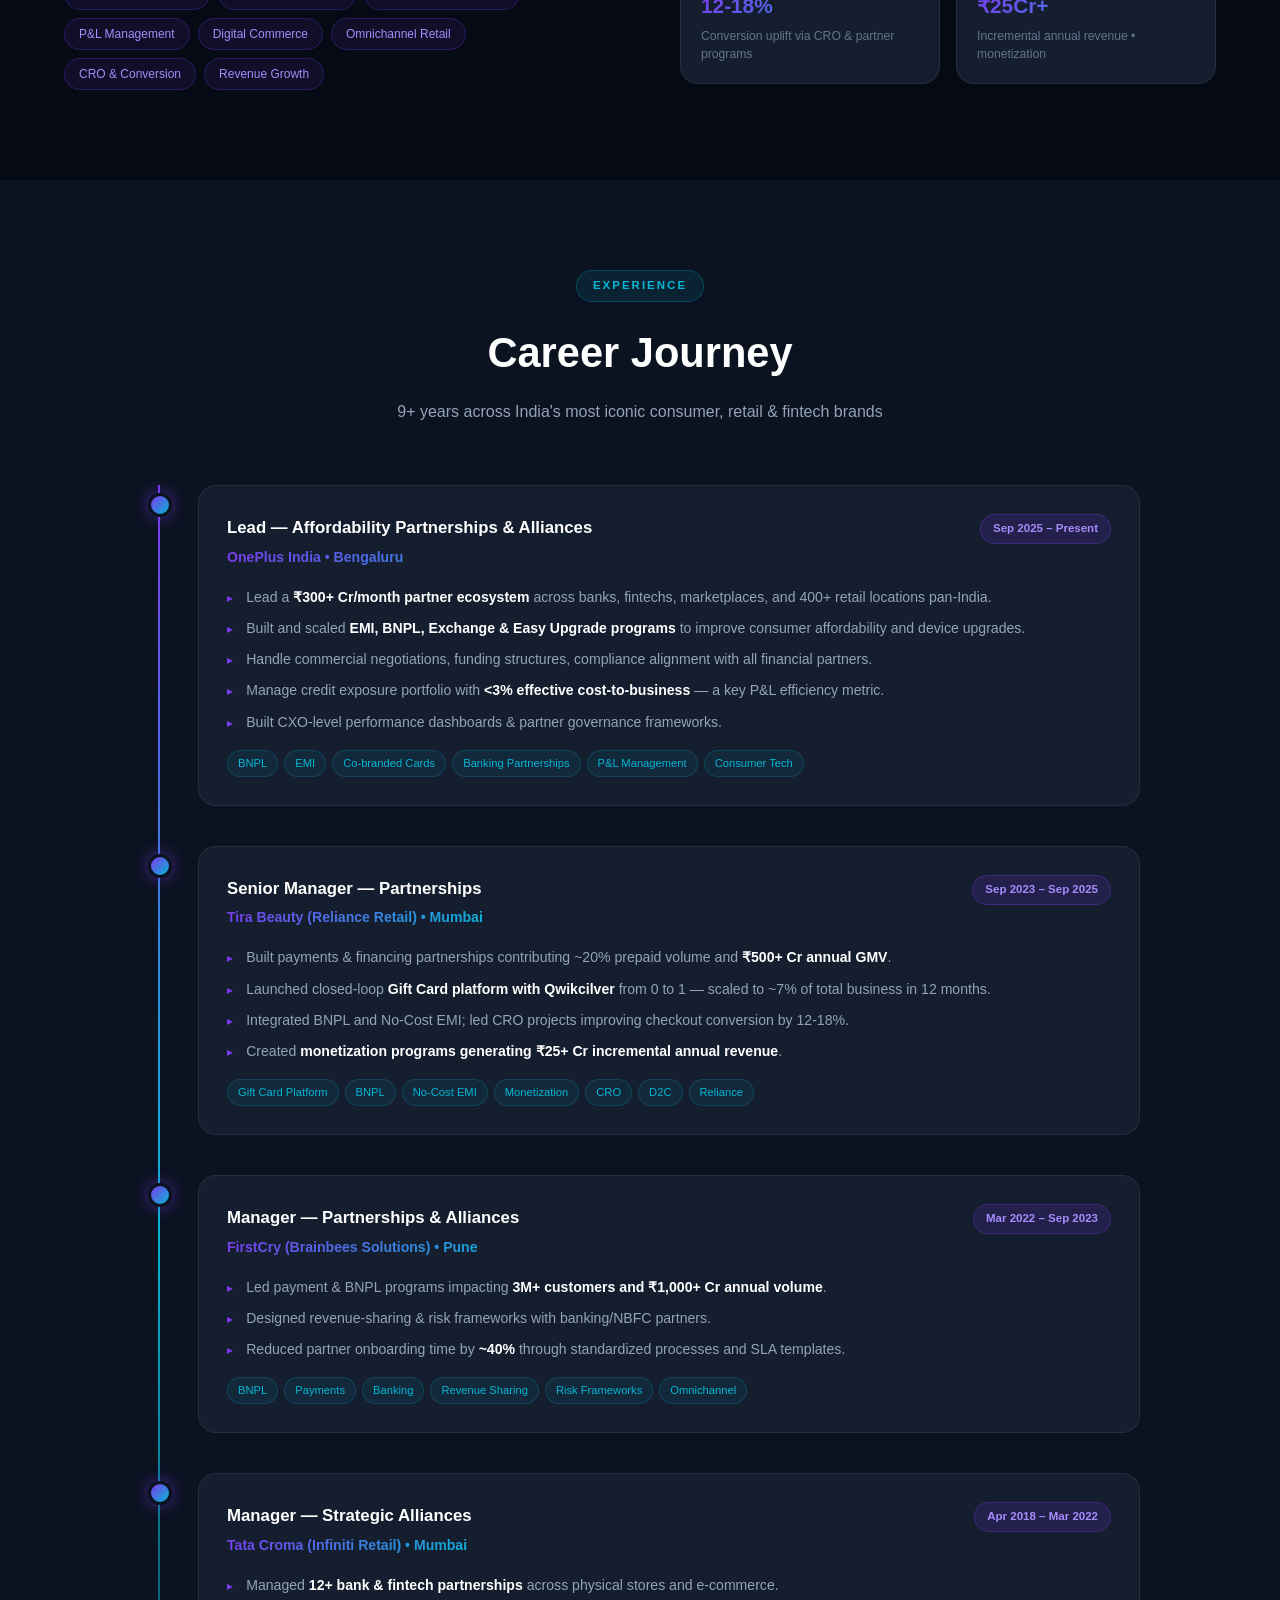
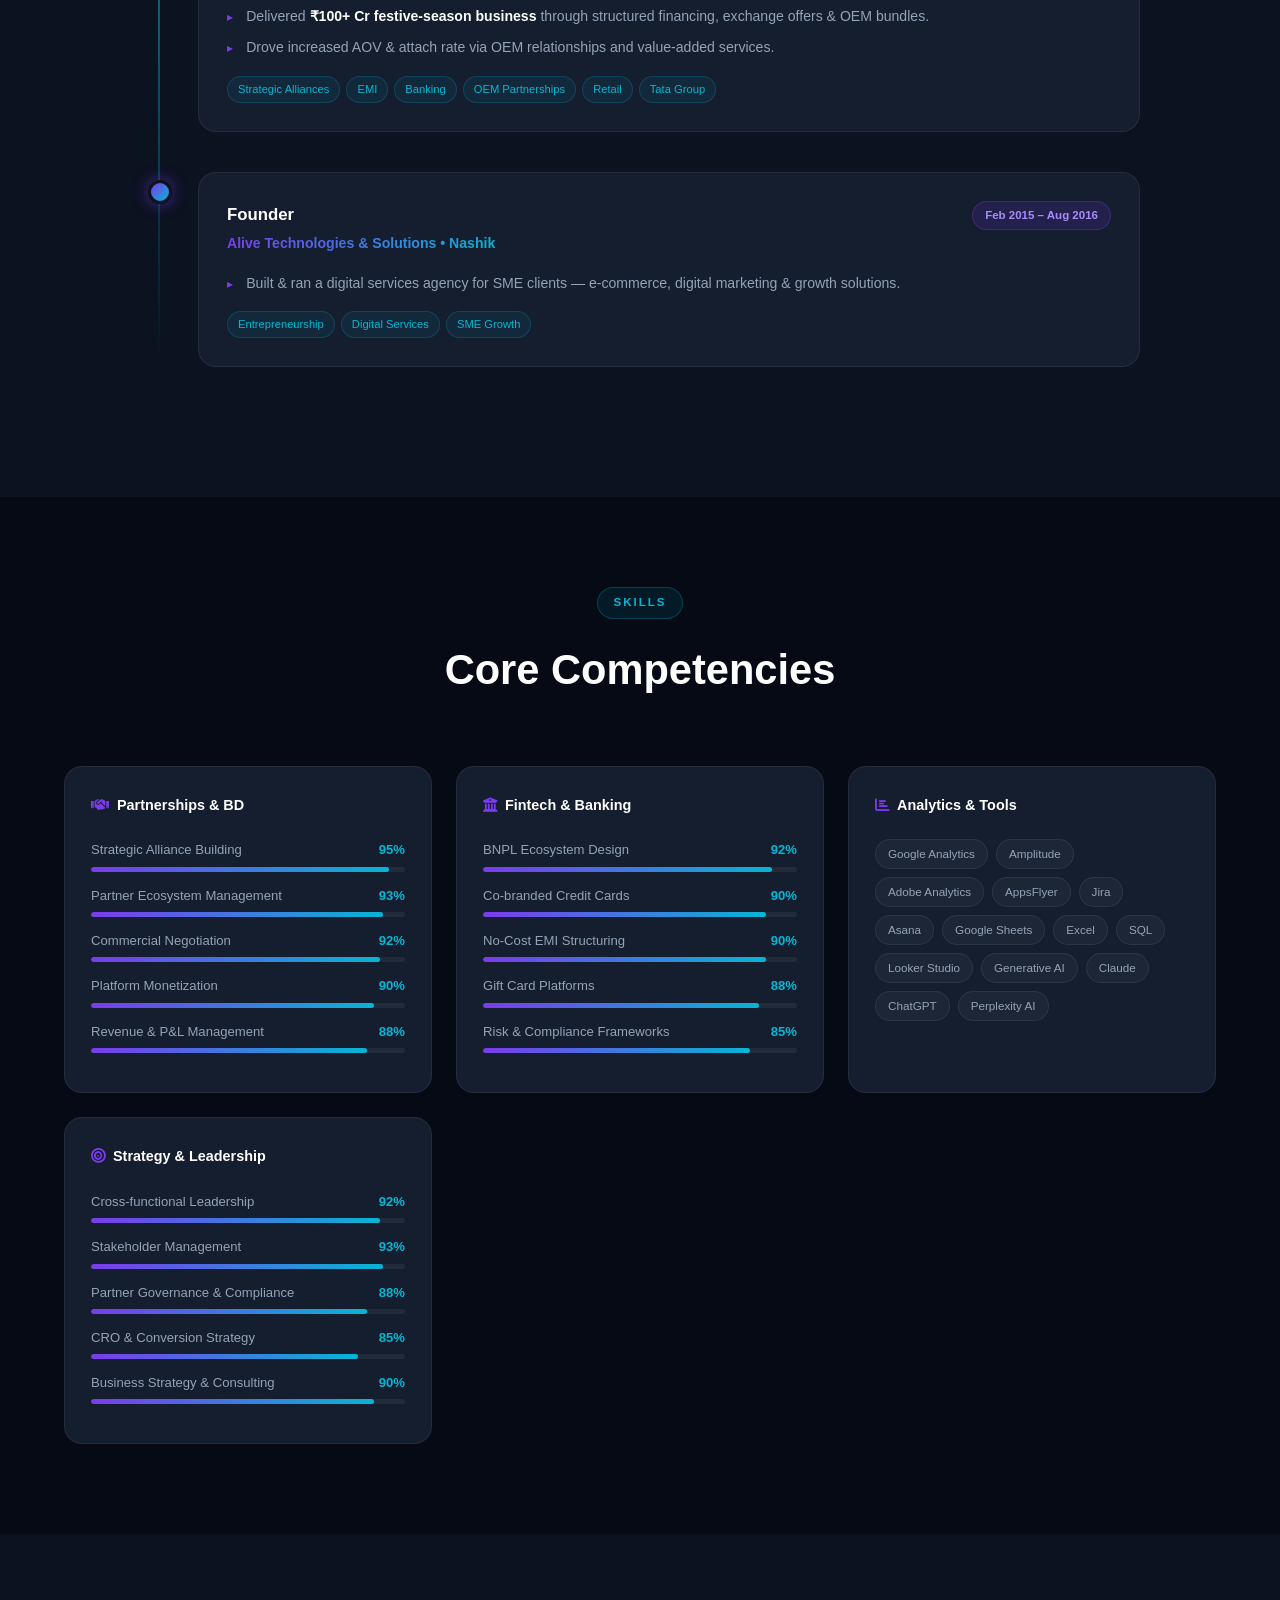
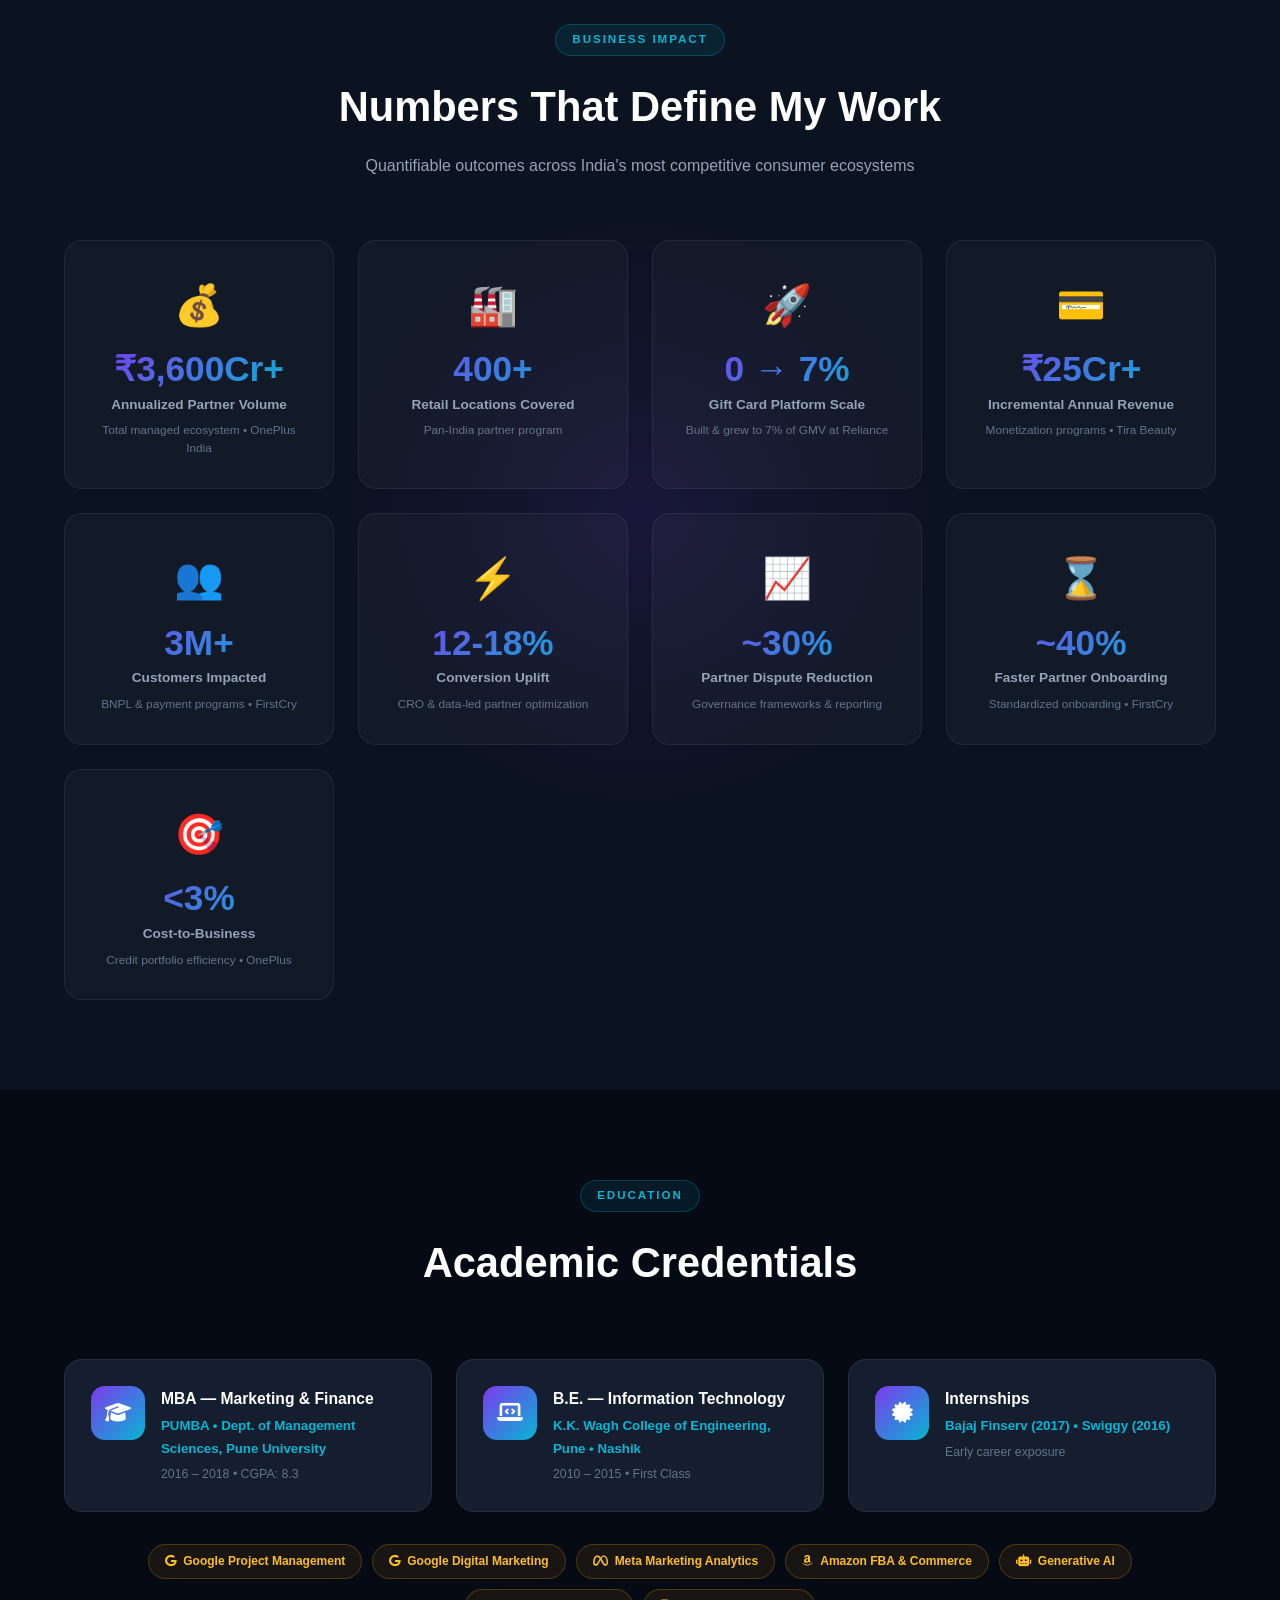
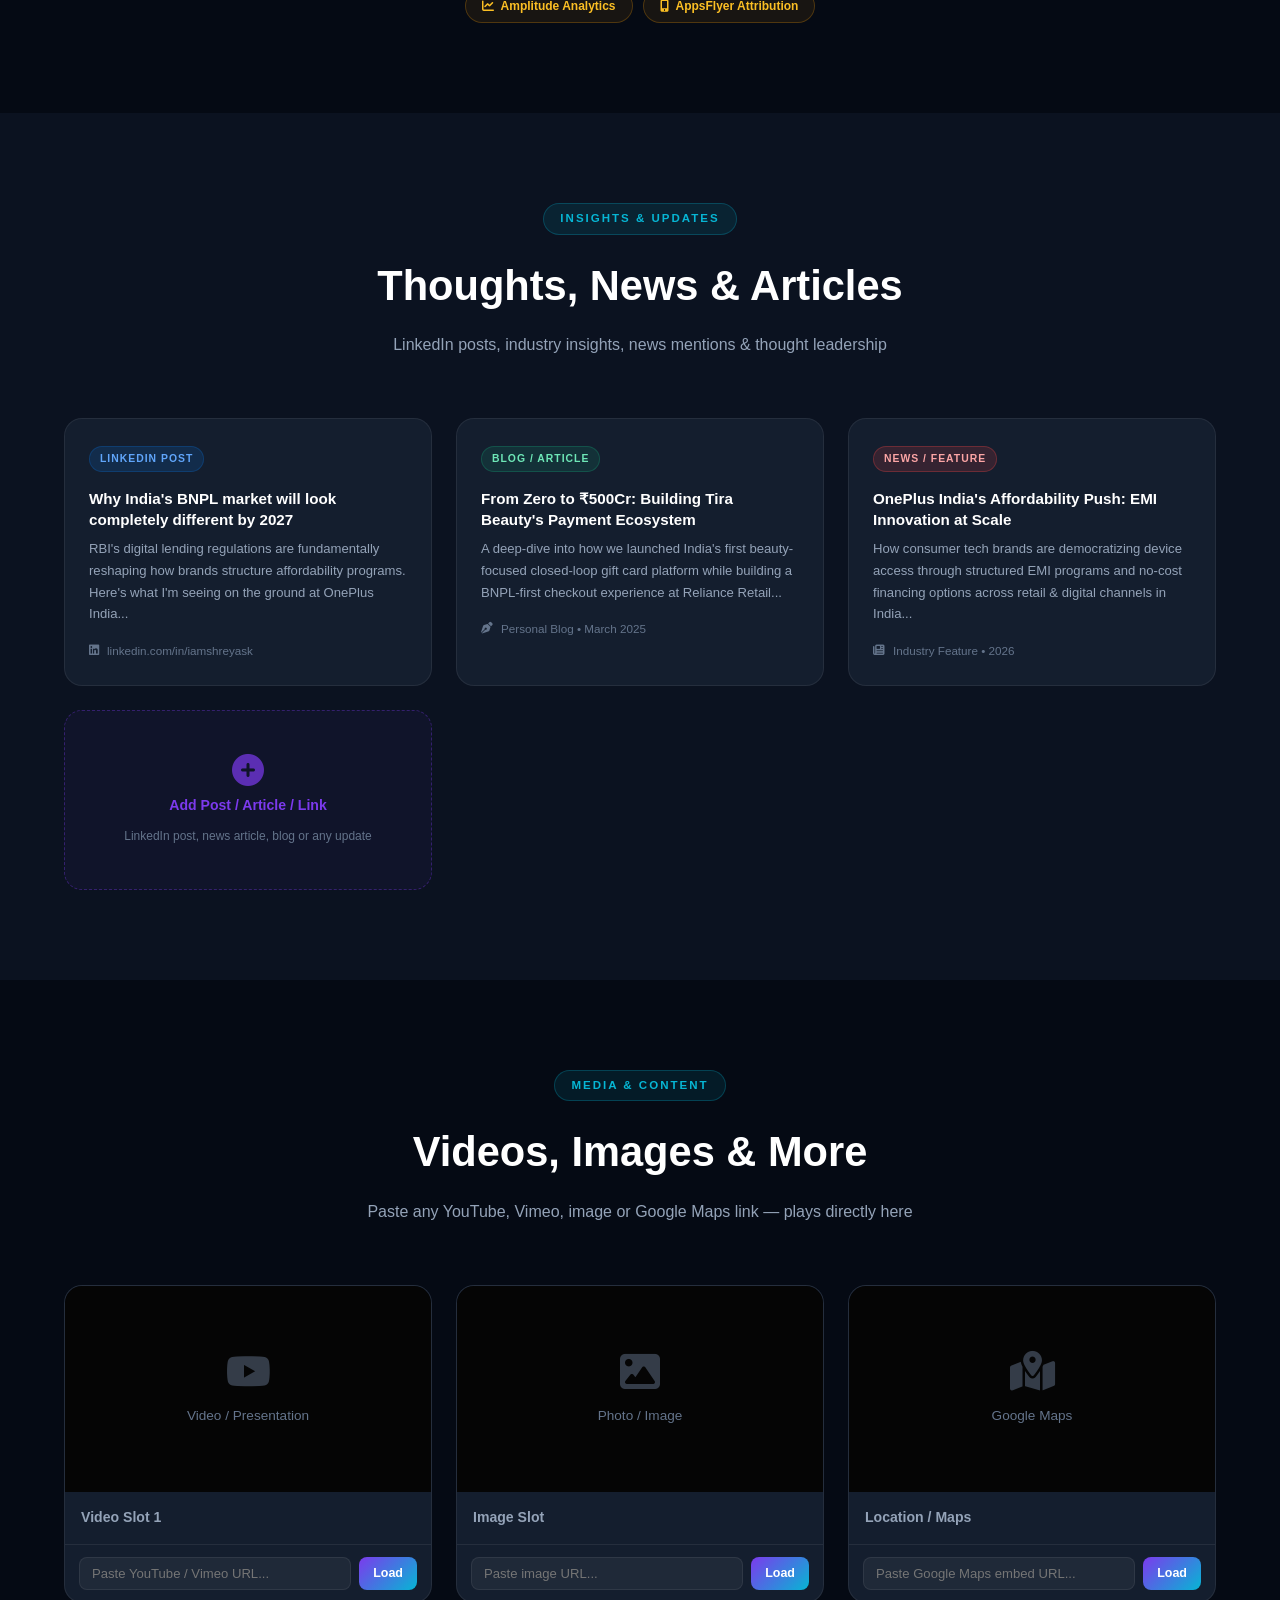
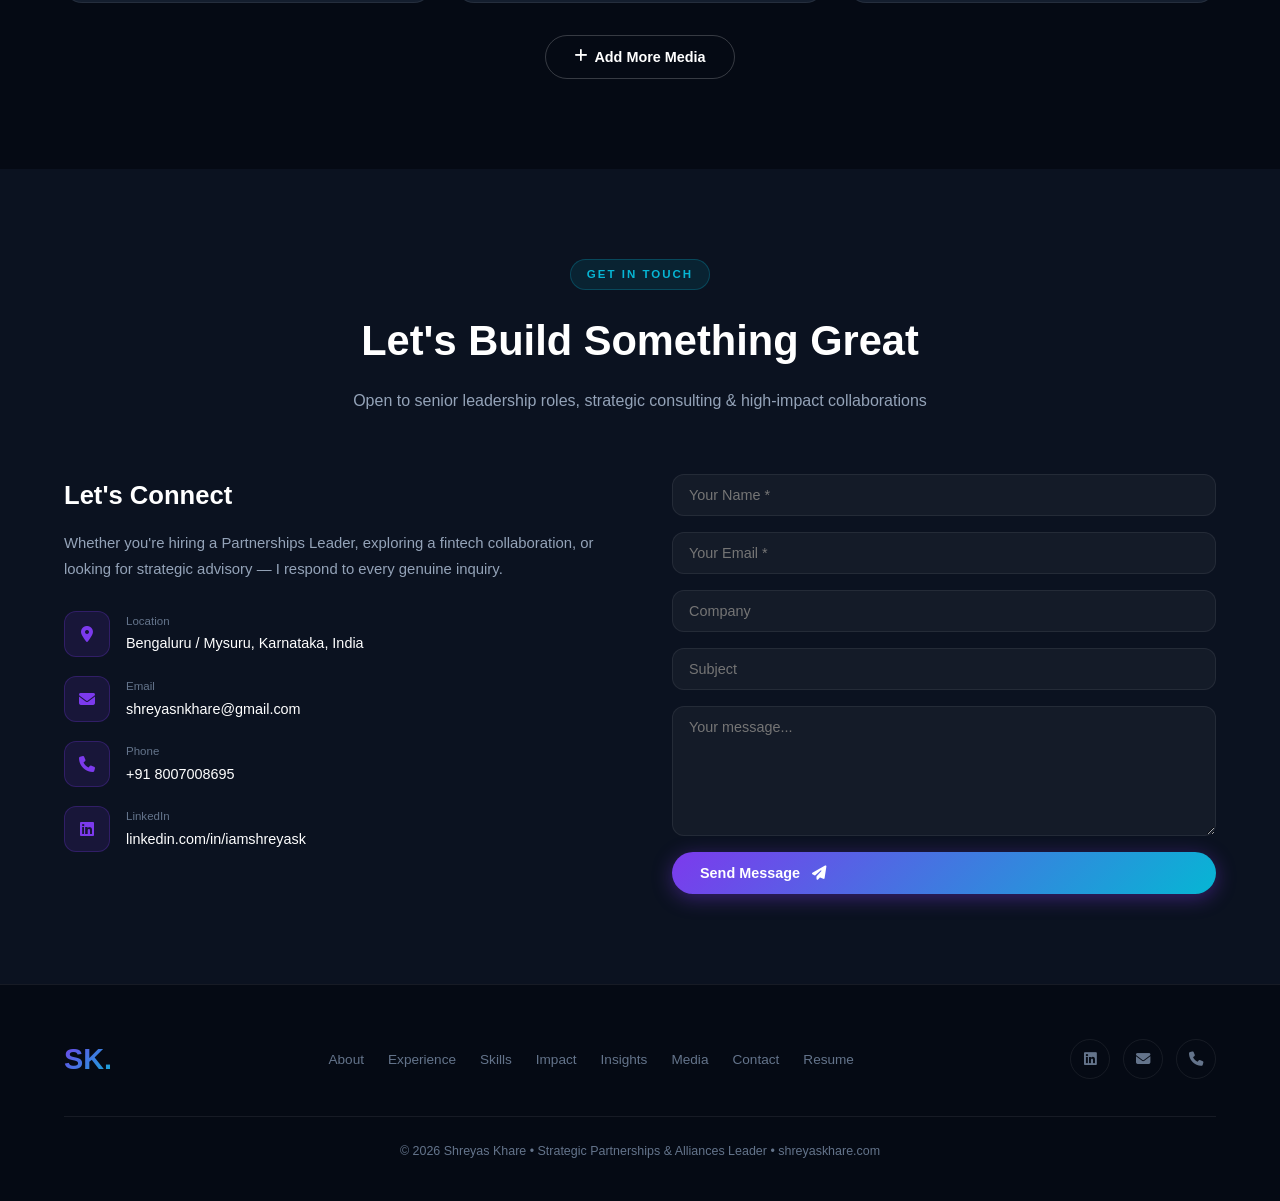
==== commit 7727bea0: "Update index.html" ====
--- a/index.html
+++ b/index.html
@@ -1,6 +1,16 @@
 <!DOCTYPE html>
 <html lang="en">
 <head>
+<script>
+  // Handle Netlify Identity redirects
+  if (window.location.hash) {
+    var hash = window.location.hash;
+    if (hash.includes('invite_token') || hash.includes('recovery_token') || hash.includes('confirmation_token')) {
+      window.location.href = '/admin/' + hash;
+    }
+  }
+</script>
+
 <meta charset="UTF-8"/>
 <meta name="viewport" content="width=device-width,initial-scale=1.0"/>
 <title>Shreyas Khare | Strategic Partnerships Leader | BNPL · Co-branded Cards · Fintech · India</title>
@@ -488,3 +498,4 @@
 
 
 
+
--- a/style.css
+++ b/style.css
@@ -70,7 +70,9 @@
 .hfb-right{top:30px;right:-30px;color:var(--gold);border-color:rgba(245,158,11,0.4)}
 .hero-scroll-hint{position:absolute;bottom:30px;left:50%;transform:translateX(-50%);display:flex;flex-direction:column;align-items:center;gap:6px;color:var(--muted);font-size:0.72rem;text-transform:uppercase;letter-spacing:1.5px;animation:bob 2s ease-in-out infinite}
 @keyframes bob{0%,100%{transform:translateX(-50%) translateY(0)}50%{transform:translateX(-50%) translateY(6px)}}
-.ticker-section{background:var(--bg2);padding:28px 0;overflow:hidden;border-top:1px solid var(--border);border-bottom:1px solid var(--border)}
+
+.ticker-section{background:var(--bg2);padding:28px 0;overflow:hidden;border-top:1px solid var(--border);border-bottom:1px solid var(--border);display:none}
+
 .ticker-label{text-align:center;font-size:0.7rem;letter-spacing:2px;text-transform:uppercase;color:var(--muted);font-weight:600;margin-bottom:16px}
 .ticker-outer{overflow:hidden}
 .ticker-track{display:flex;gap:1.5rem;animation:ticker 35s linear infinite;white-space:nowrap;align-items:center;width:max-content}
@@ -217,3 +219,4 @@
 @media(max-width:1024px){.hero-grid{grid-template-columns:1fr;gap:3rem}.hero-visual{display:none}.about-grid{grid-template-columns:1fr}.contact-grid{grid-template-columns:1fr;gap:2.5rem}}
 @media(max-width:768px){.nav-links{display:none}.nav-hamburger{display:flex}.hero-kpi{grid-template-columns:repeat(2,1fr)}.hfb-left,.hfb-right{display:none}section{padding:60px 0}.footer-top{flex-direction:column;align-items:flex-start}}
 @media(max-width:480px){.hero-btns{flex-direction:column}.btn-primary,.btn-secondary{justify-content:center}}
+
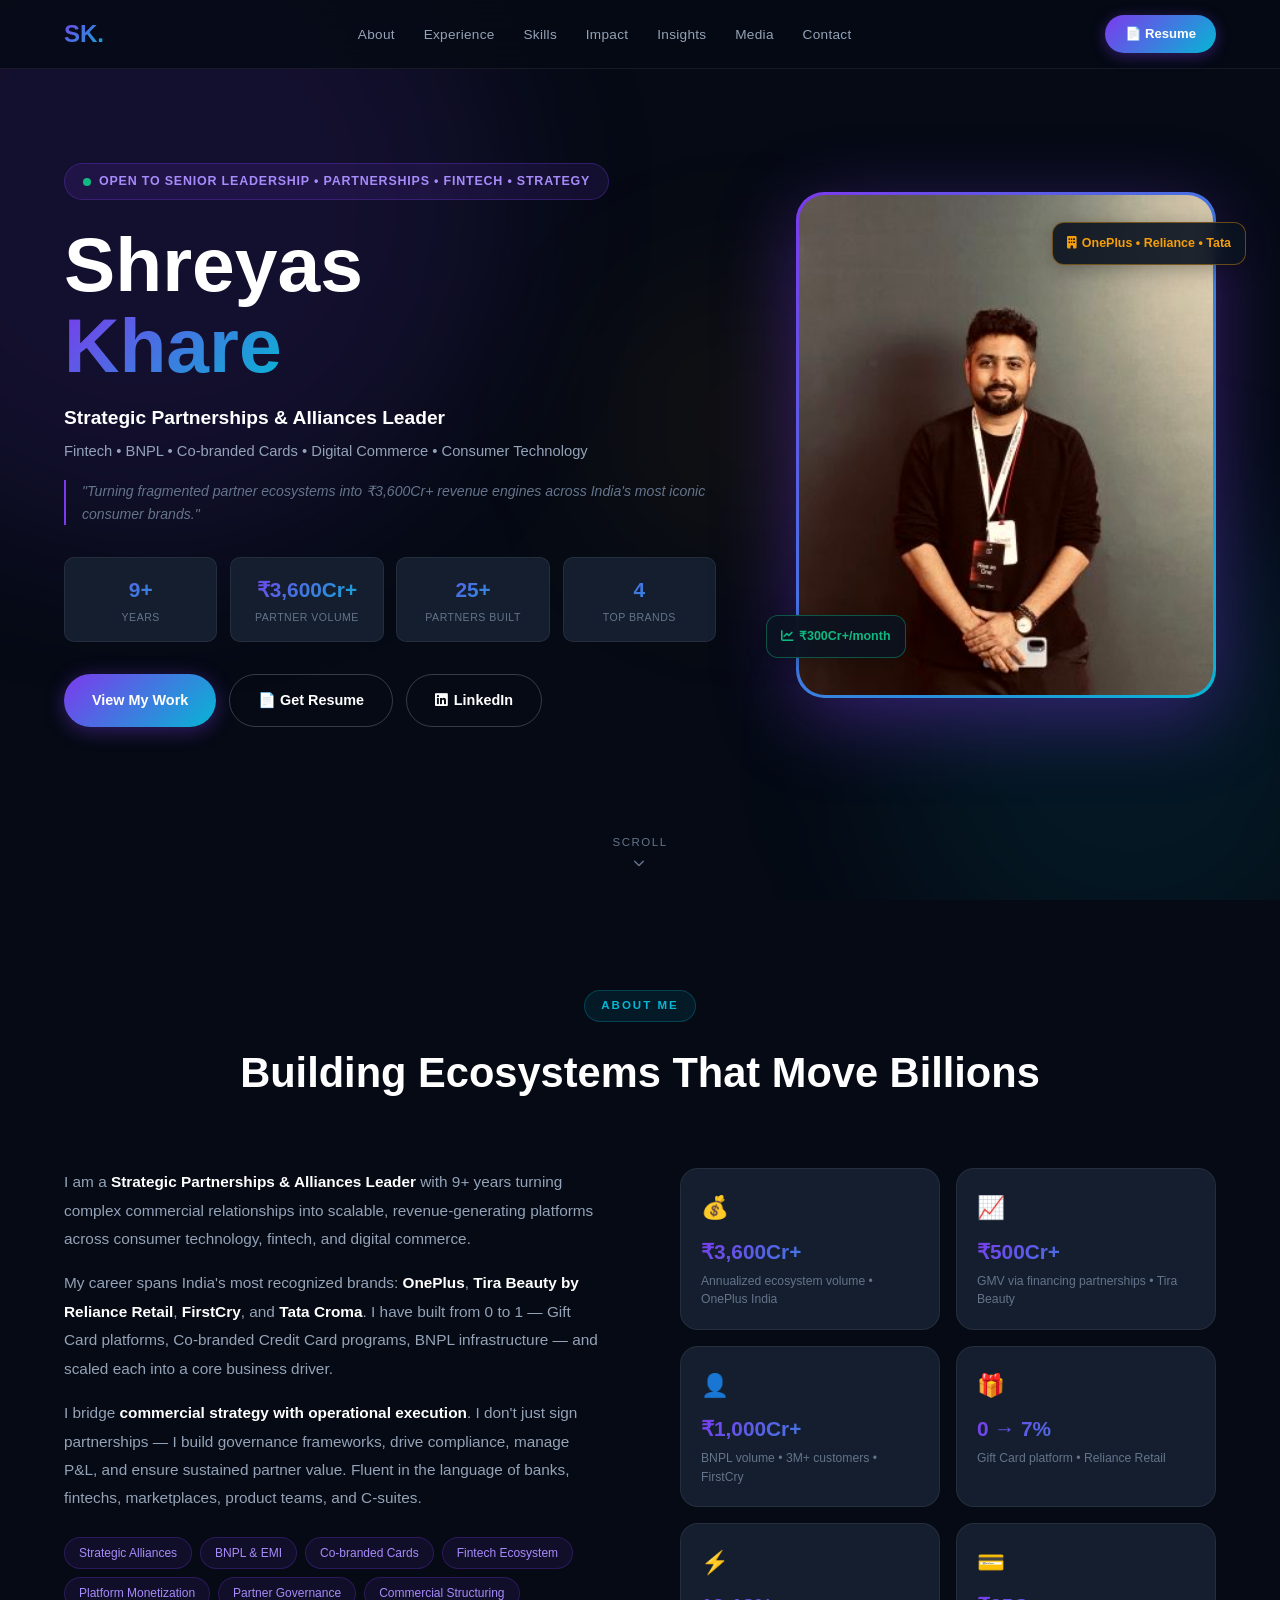
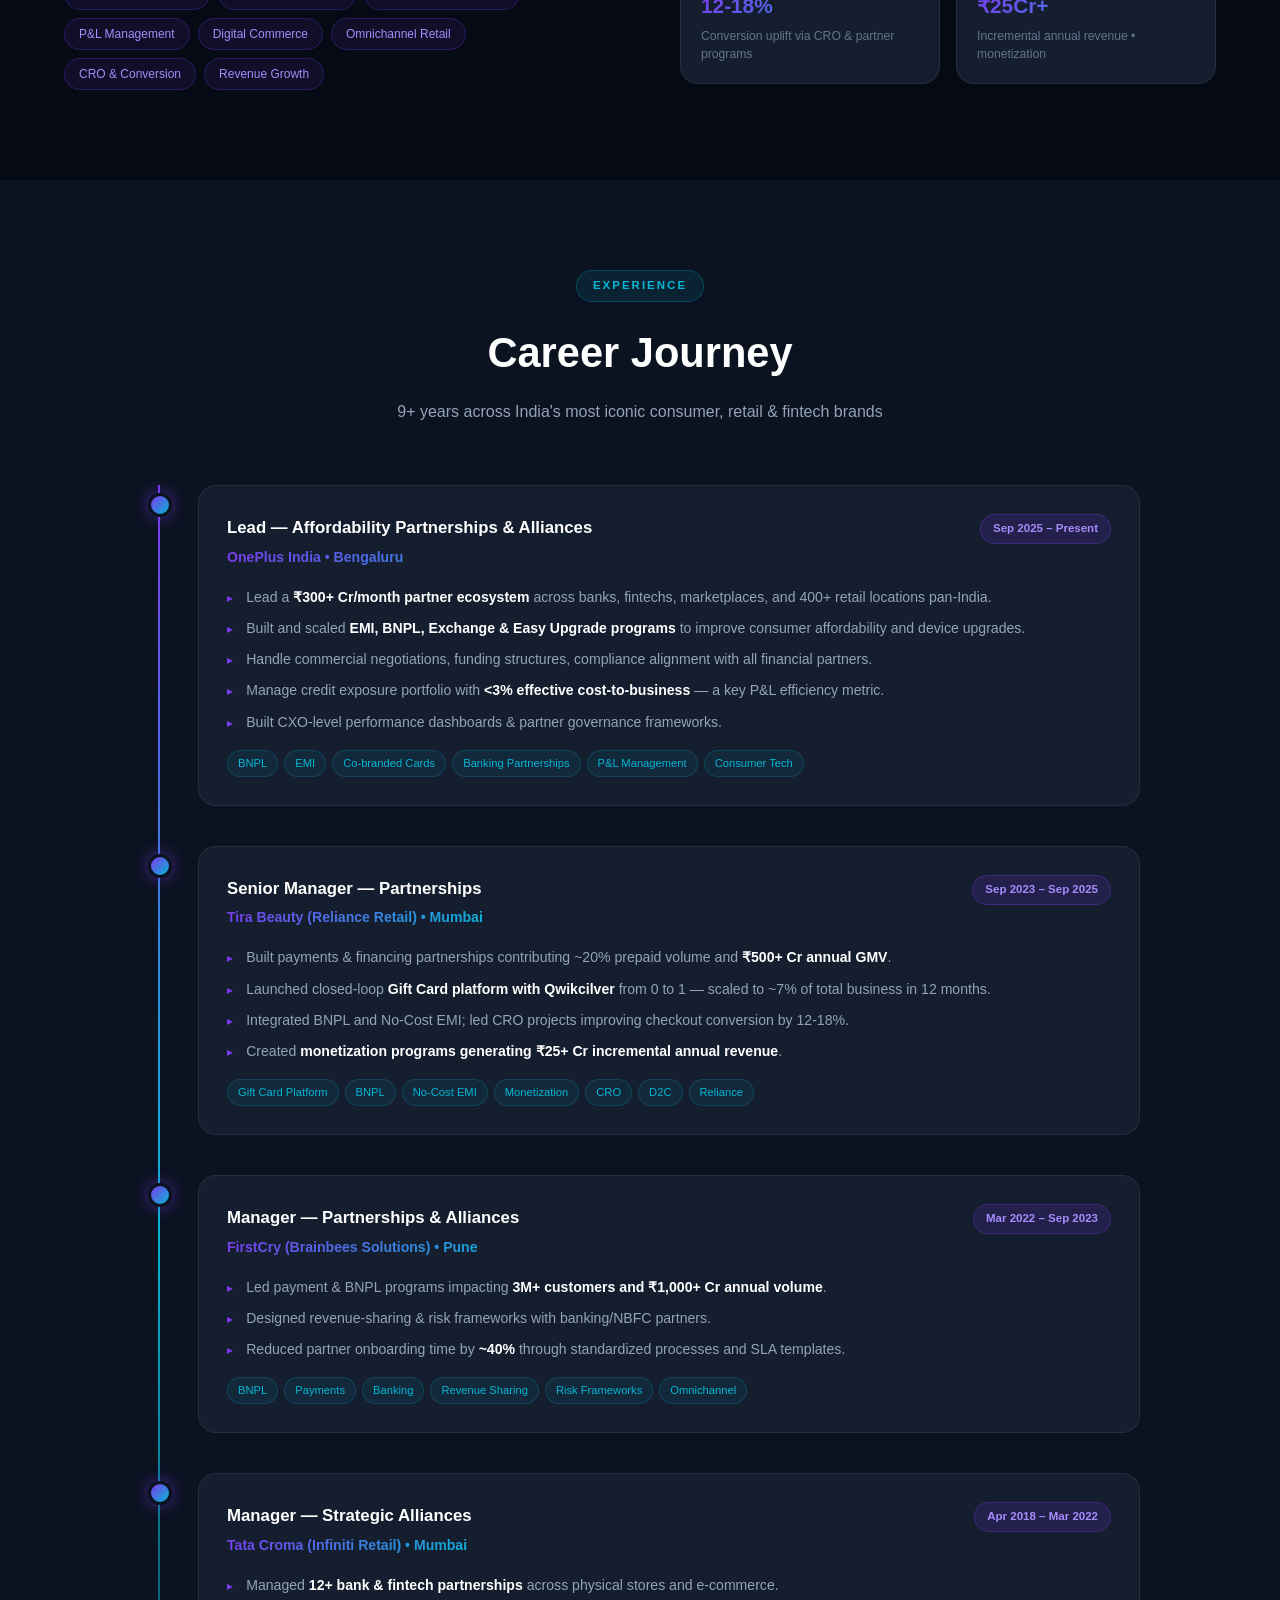
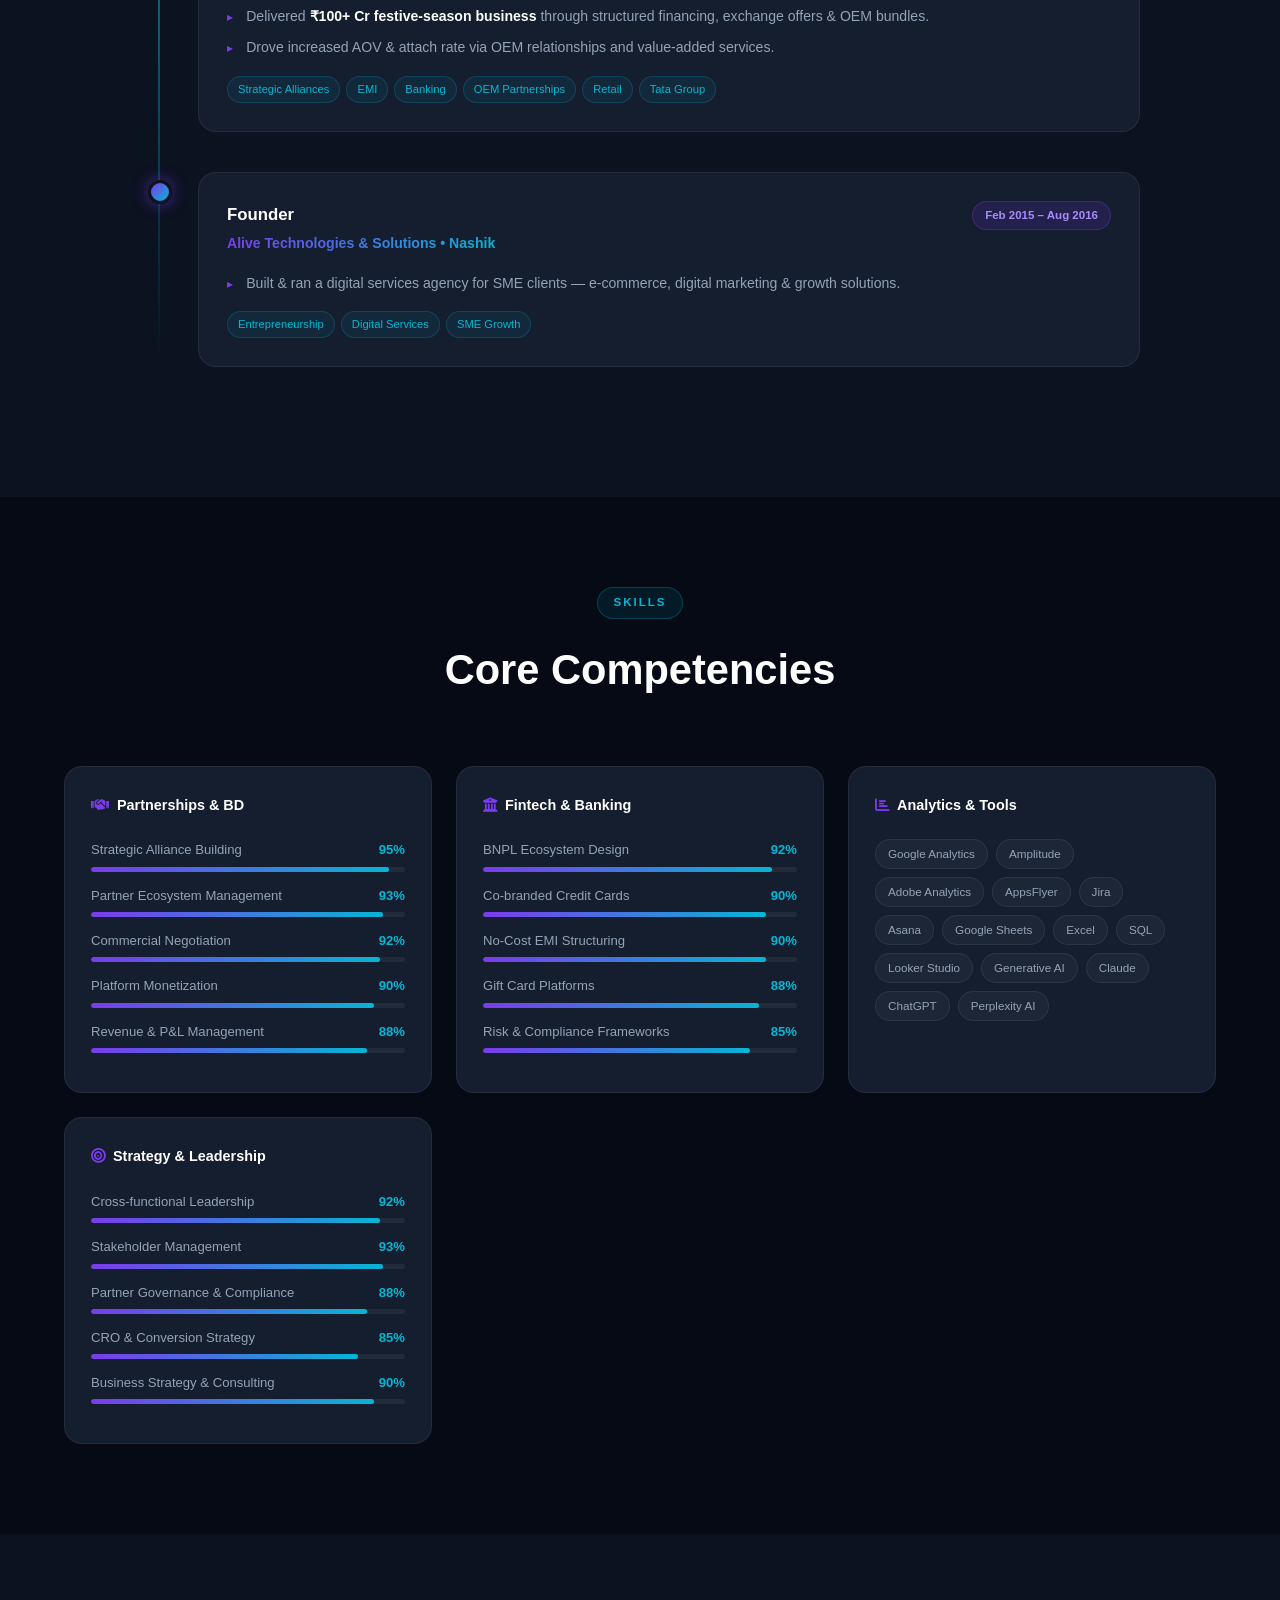
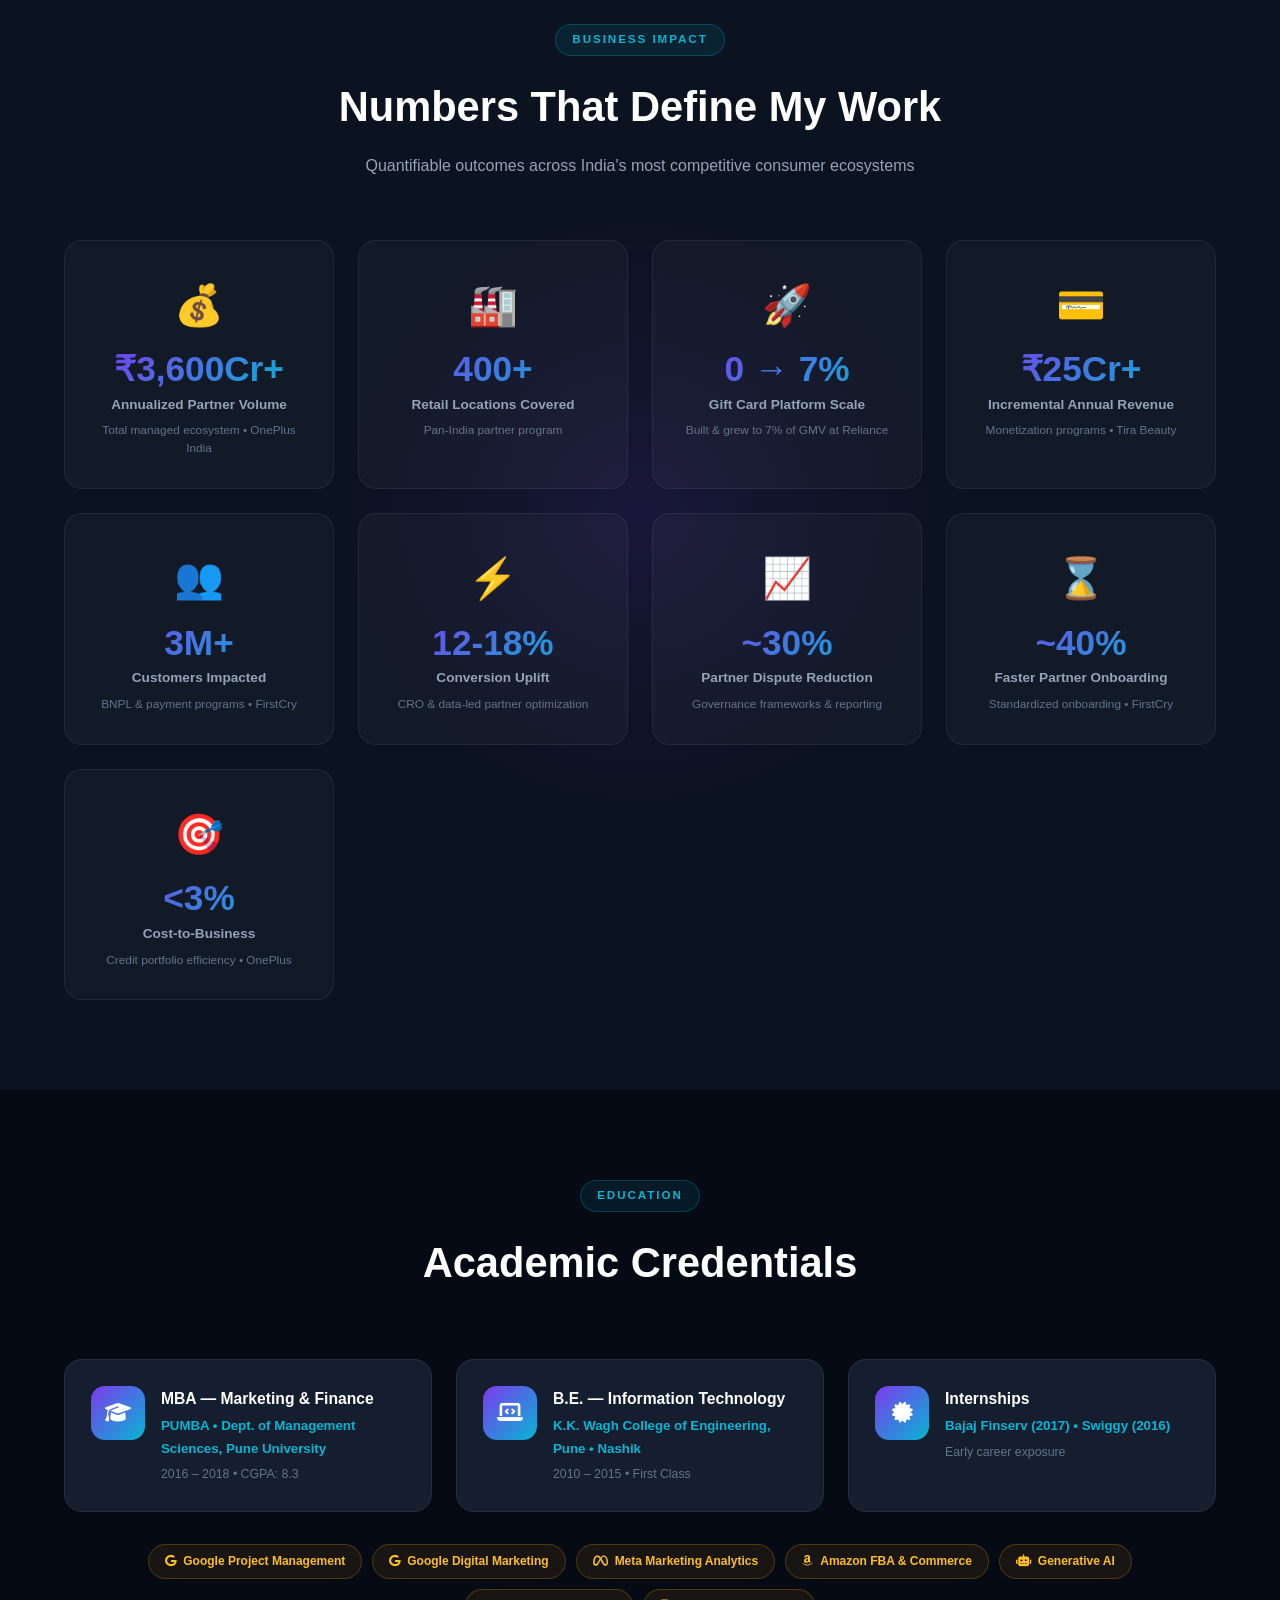
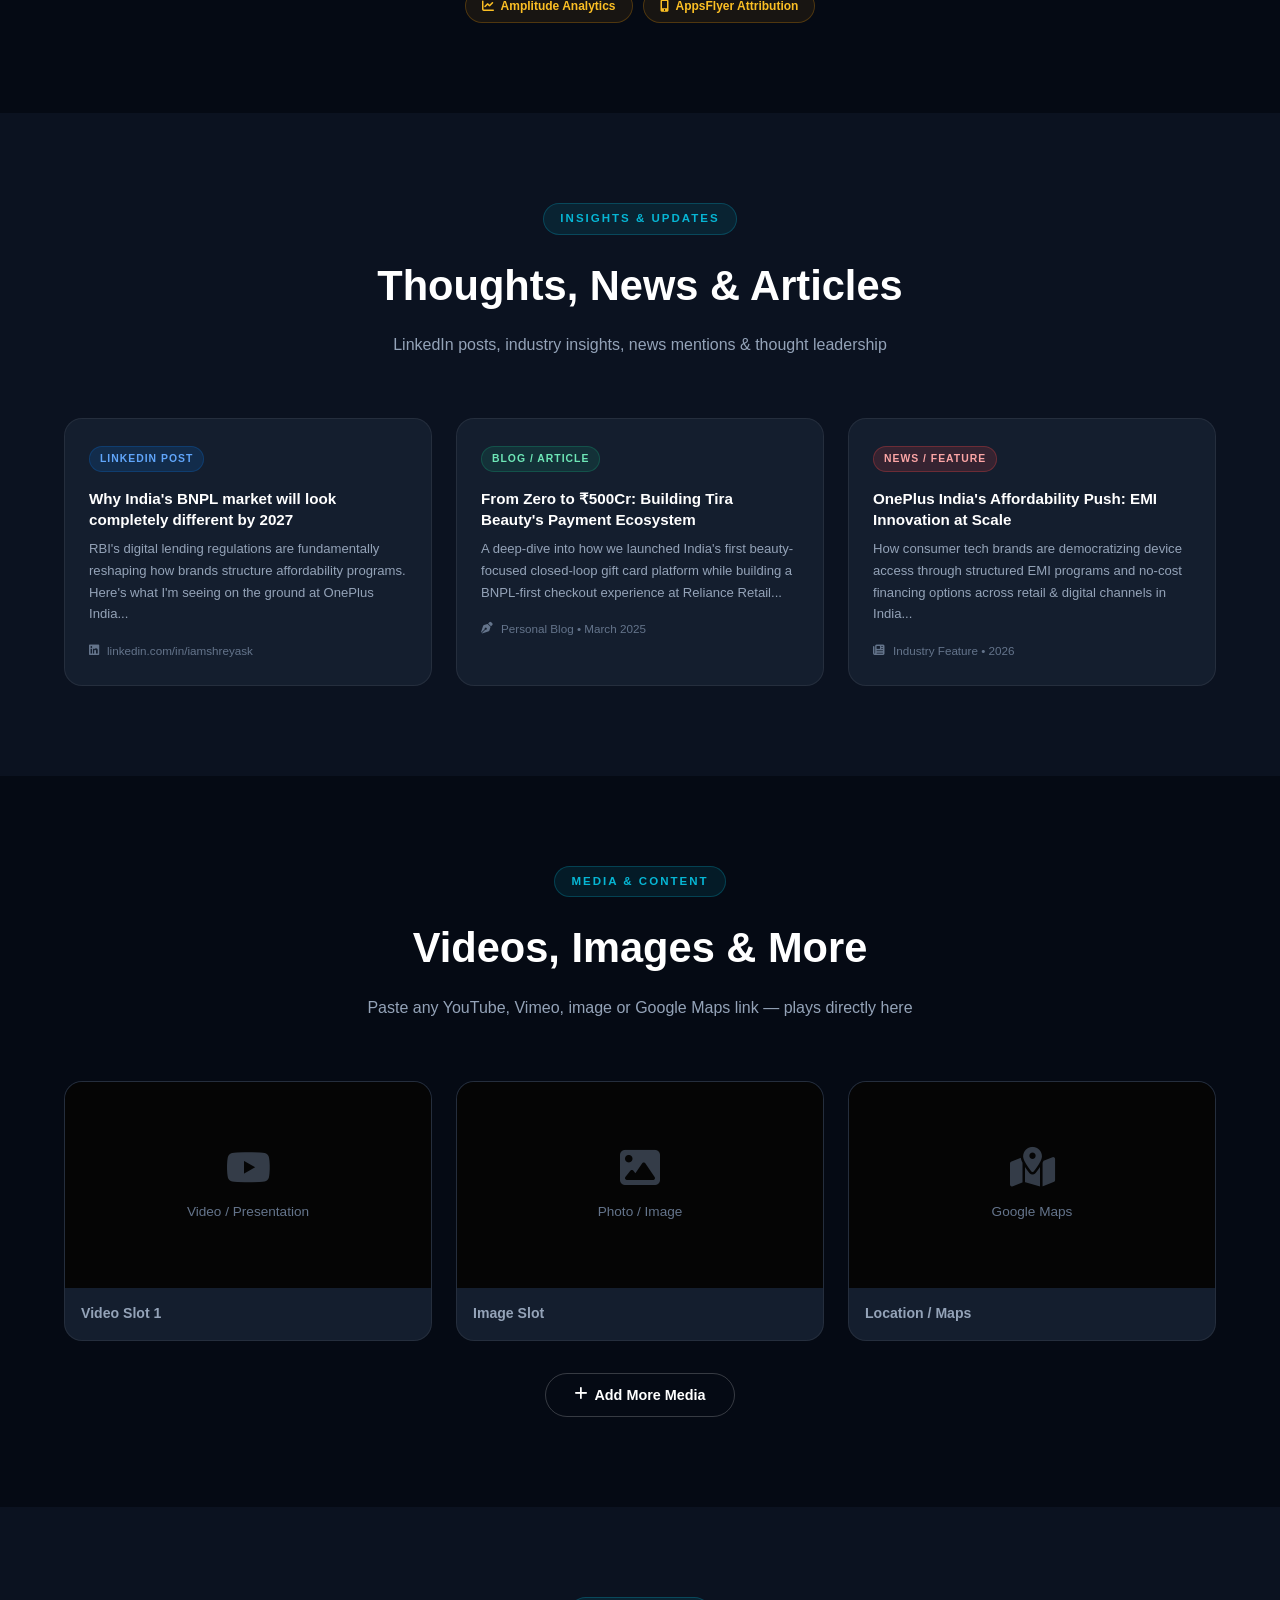
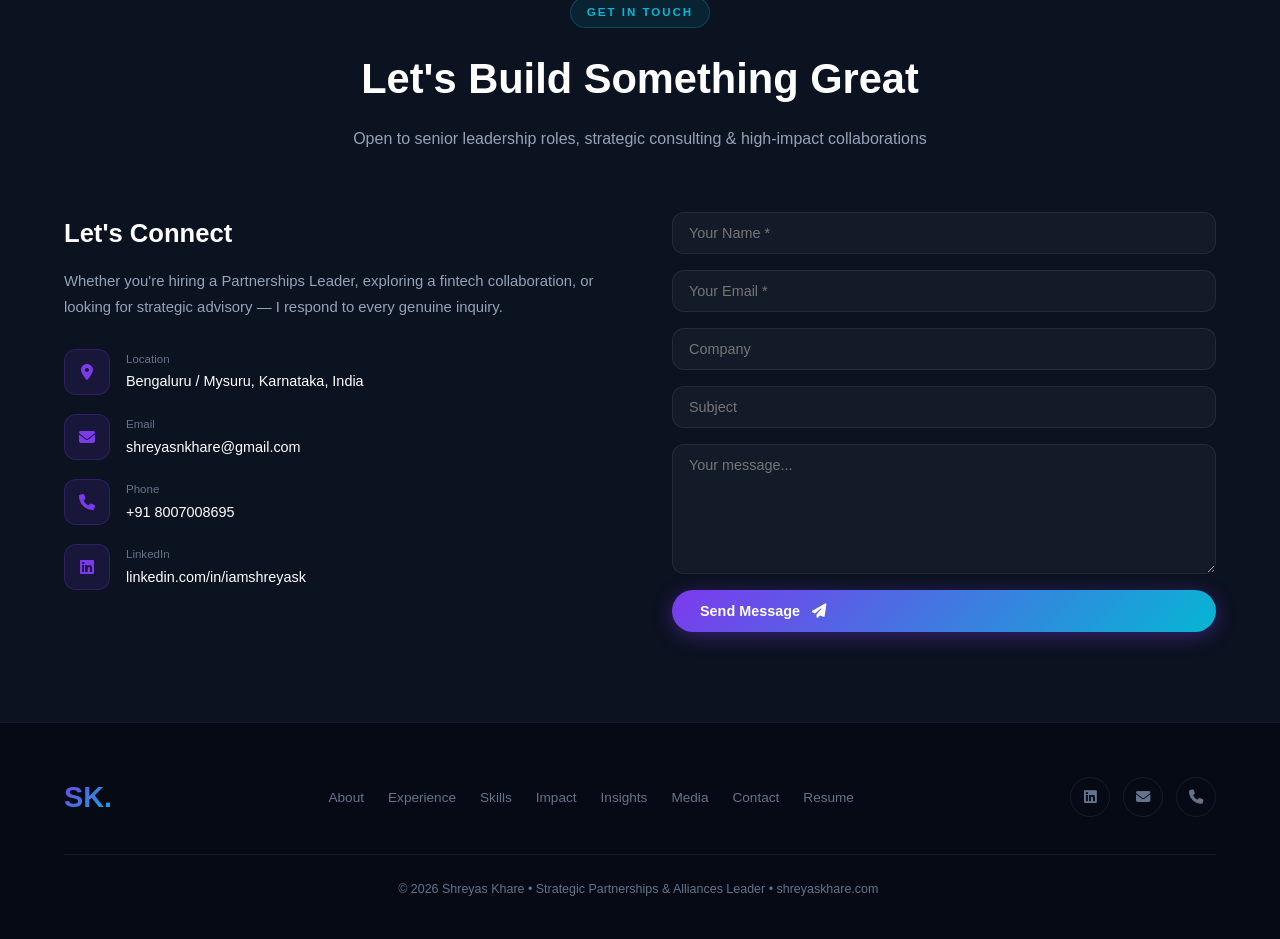
==== commit d5538124: "Update index.html" ====
--- a/index.html
+++ b/index.html
@@ -354,11 +354,12 @@
         <p class="feed-excerpt">How consumer tech brands are democratizing device access through structured EMI programs and no-cost financing options across retail &amp; digital channels in India...</p>
         <div class="feed-footer"><i class="fas fa-newspaper"></i> Industry Feature &bull; 2026</div>
       </article>
-      <div class="feed-add-card reveal" onclick="showFeedForm()">
-        <i class="fas fa-plus-circle"></i>
-        <strong>Add Post / Article / Link</strong>
-        <span>LinkedIn post, news article, blog or any update</span>
-      </div>
+    <div class="feed-add-card reveal" id="feedAddBtn" onclick="showFeedForm()" style="display:none">
+  <i class="fas fa-plus-circle"></i>
+  <strong>Add Post / Article / Link</strong>
+  <span>LinkedIn post, news article, blog or any update</span>
+</div>
+
     </div>
     <div class="feed-form-wrap" id="feedFormWrap" style="display:none">
       <h3 class="feed-form-title">Add New Content</h3>
@@ -386,7 +387,7 @@
           <iframe id="fr1" style="display:none;position:absolute;top:0;left:0;width:100%;height:100%;border:0" allowfullscreen allow="autoplay;encrypted-media"></iframe>
         </div>
         <div class="media-info"><div class="media-card-title">Video Slot 1</div></div>
-        <div class="media-url-row">
+        <div class="media-url-row admin-only" style="display:none">
           <input class="media-url-inp" type="url" id="u1" placeholder="Paste YouTube / Vimeo URL..."/>
           <button class="media-load-btn" onclick="loadMedia('fr1','ph1','u1')">Load</button>
         </div>
@@ -397,7 +398,7 @@
           <img id="fr2" style="display:none;position:absolute;top:0;left:0;width:100%;height:100%;object-fit:cover" alt="Shreyas Khare"/>
         </div>
         <div class="media-info"><div class="media-card-title">Image Slot</div></div>
-        <div class="media-url-row">
+        <div class="media-url-row admin-only" style="display:none">
           <input class="media-url-inp" type="url" id="u2" placeholder="Paste image URL..."/>
           <button class="media-load-btn" onclick="loadImg('fr2','ph2','u2')">Load</button>
         </div>
@@ -408,15 +409,16 @@
           <iframe id="fr3" style="display:none;position:absolute;top:0;left:0;width:100%;height:100%;border:0" allowfullscreen loading="lazy"></iframe>
         </div>
         <div class="media-info"><div class="media-card-title">Location / Maps</div></div>
-        <div class="media-url-row">
+        <div class="media-url-row admin-only" style="display:none">
           <input class="media-url-inp" type="url" id="u3" placeholder="Paste Google Maps embed URL..."/>
           <button class="media-load-btn" onclick="loadMedia('fr3','ph3','u3')">Load</button>
         </div>
       </div>
     </div>
-    <div style="text-align:center;margin-top:2rem">
-      <button class="btn-secondary" onclick="addMediaSlot()"><i class="fas fa-plus"></i> Add More Media</button>
-    </div>
+    <div style="text-align:center;margin-top:2rem" id="addMediaBtn" style="display:none">
+  <button class="btn-secondary" onclick="addMediaSlot()"><i class="fas fa-plus"></i> Add More Media</button>
+</div>
+
   </div>
 </section>
 
@@ -460,7 +462,7 @@
         <a href="tel:+918007008695"><i class="fas fa-phone"></i></a>
       </div>
     </div>
-    <div class="footer-copy">&copy; 2026 Shreyas Khare &bull; Strategic Partnerships &amp; Alliances Leader &bull; shreyaskhare.com</div>
+    <div class="footer-copy">&copy; 2026 Shreyas Khare &bull; Strategic Partnerships &amp; Alliances Leader &bull; shreyaskhare.com <span style="opacity:0;font-size:0.01px"><a href="/admin" style="color:transparent">admin</a></span></div>
     <div class="seo-layer" aria-hidden="true">Shreyas Khare Strategic Partnerships Leader India BNPL Expert Co-branded Credit Card Specialist EMI Ecosystem Fintech OnePlus Tira Beauty Reliance FirstCry Tata Croma Google Amazon Meta Microsoft JP Morgan Goldman Sachs ICICI HDFC Axis SBI Kotak Deloitte McKinsey BCG Accenture KPMG EY PwC Visa Mastercard Razorpay PhonePe Paytm Flipkart Tata Group Walmart MBA PUMBA Pune Bengaluru Karnataka 2026</div>
   </div>
 </footer>
@@ -499,3 +501,4 @@
 
 
 
+
